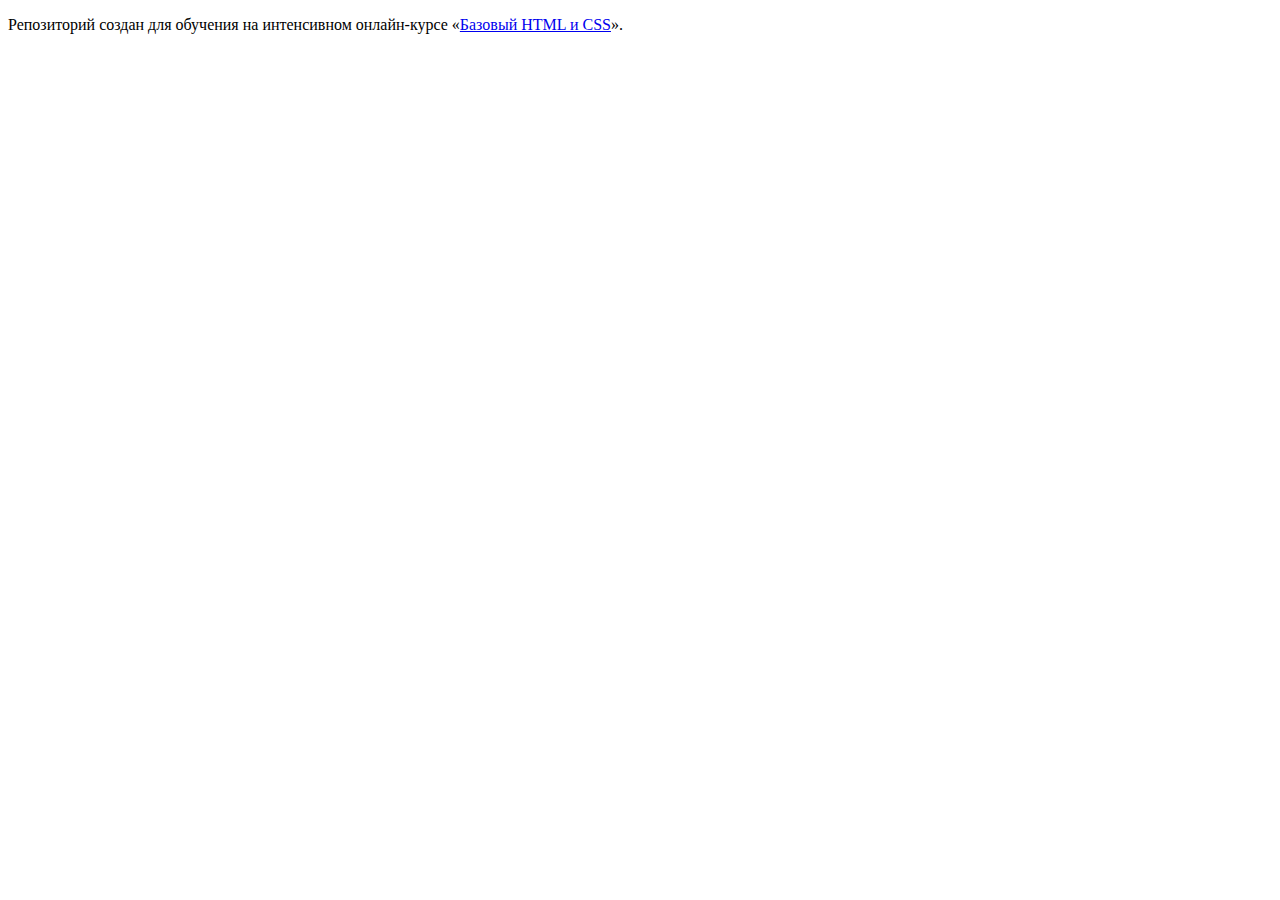
==== index.html @ 1f416769 ":hatching_chick:" ====
<!DOCTYPE html>
<html lang="ru">
  <head>
    <meta charset="utf-8">
    <title>HTML Academy: Девайс</title>
  </head>
  <body>

    <p>Репозиторий создан для обучения на интенсивном онлайн‑курсе «<a href="https://htmlacademy.ru/intensive/htmlcss">Базовый HTML и CSS</a>».</p>

  </body>
</html>
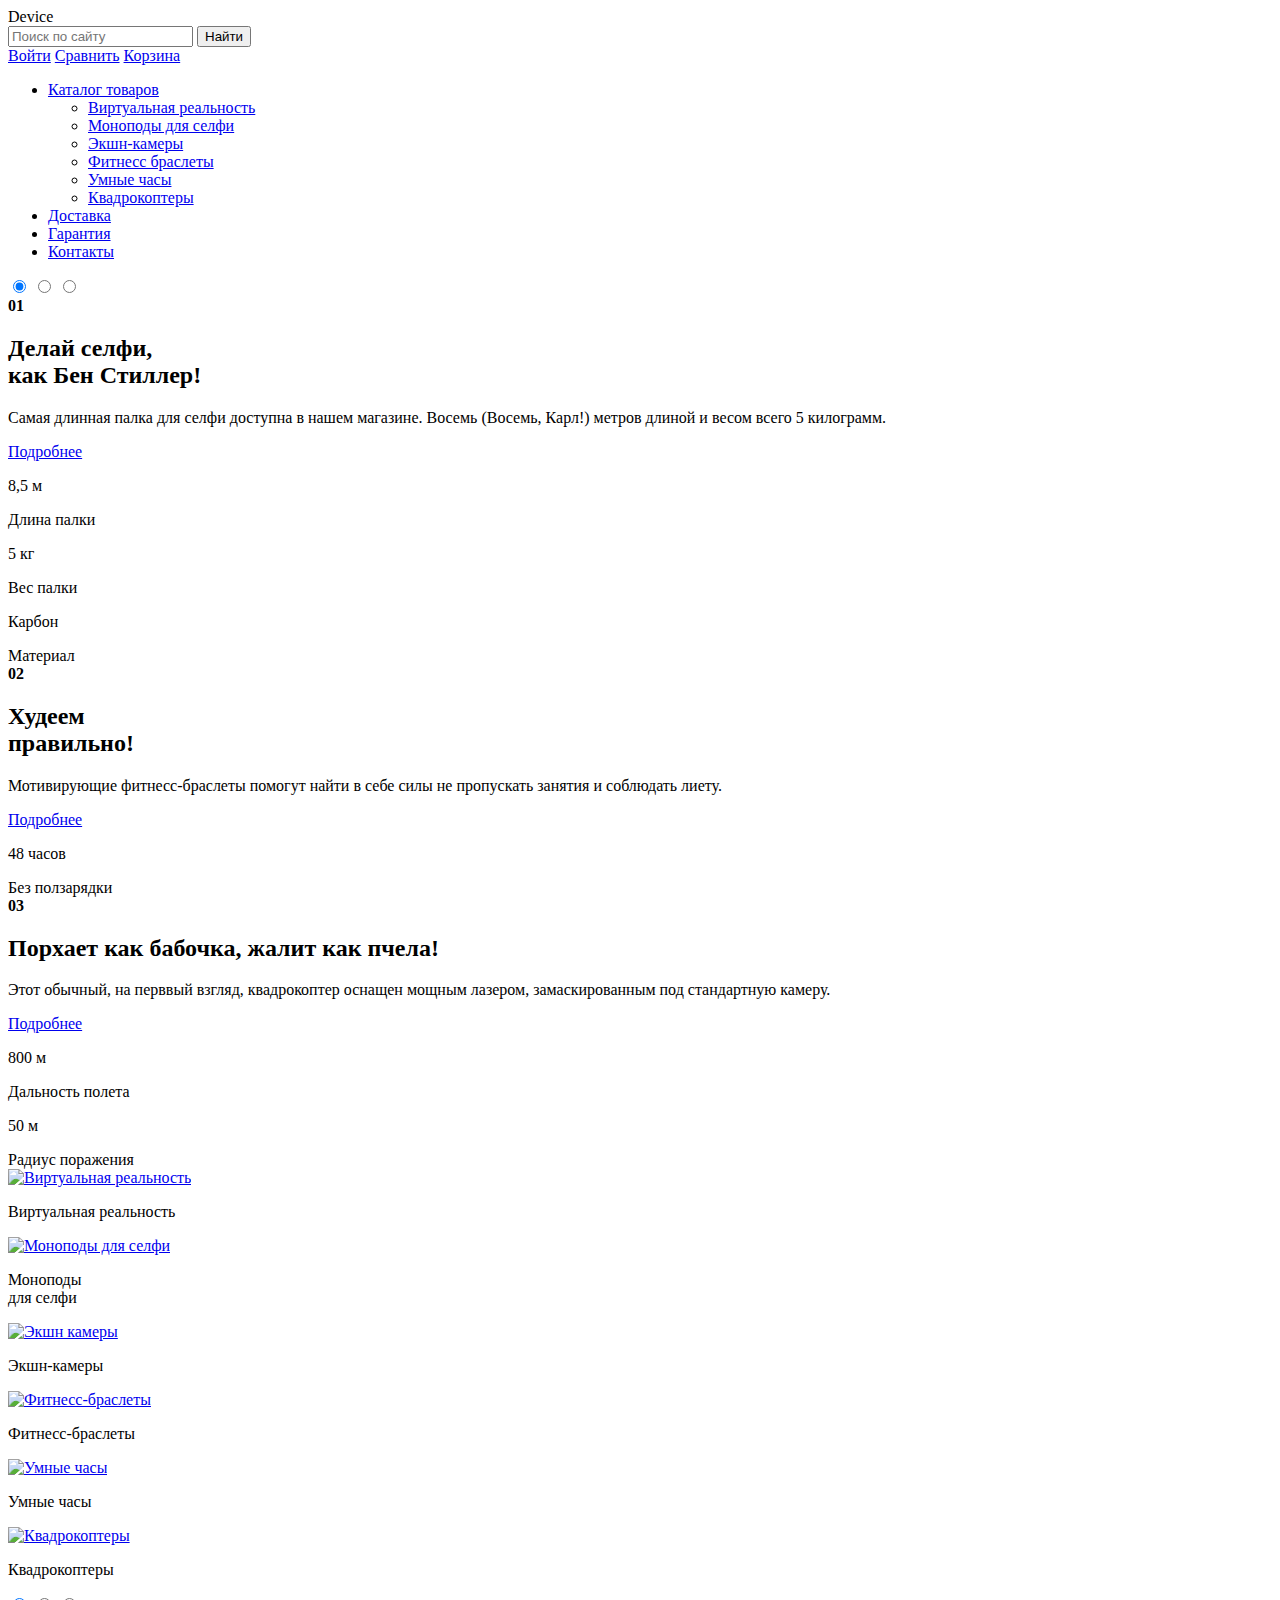
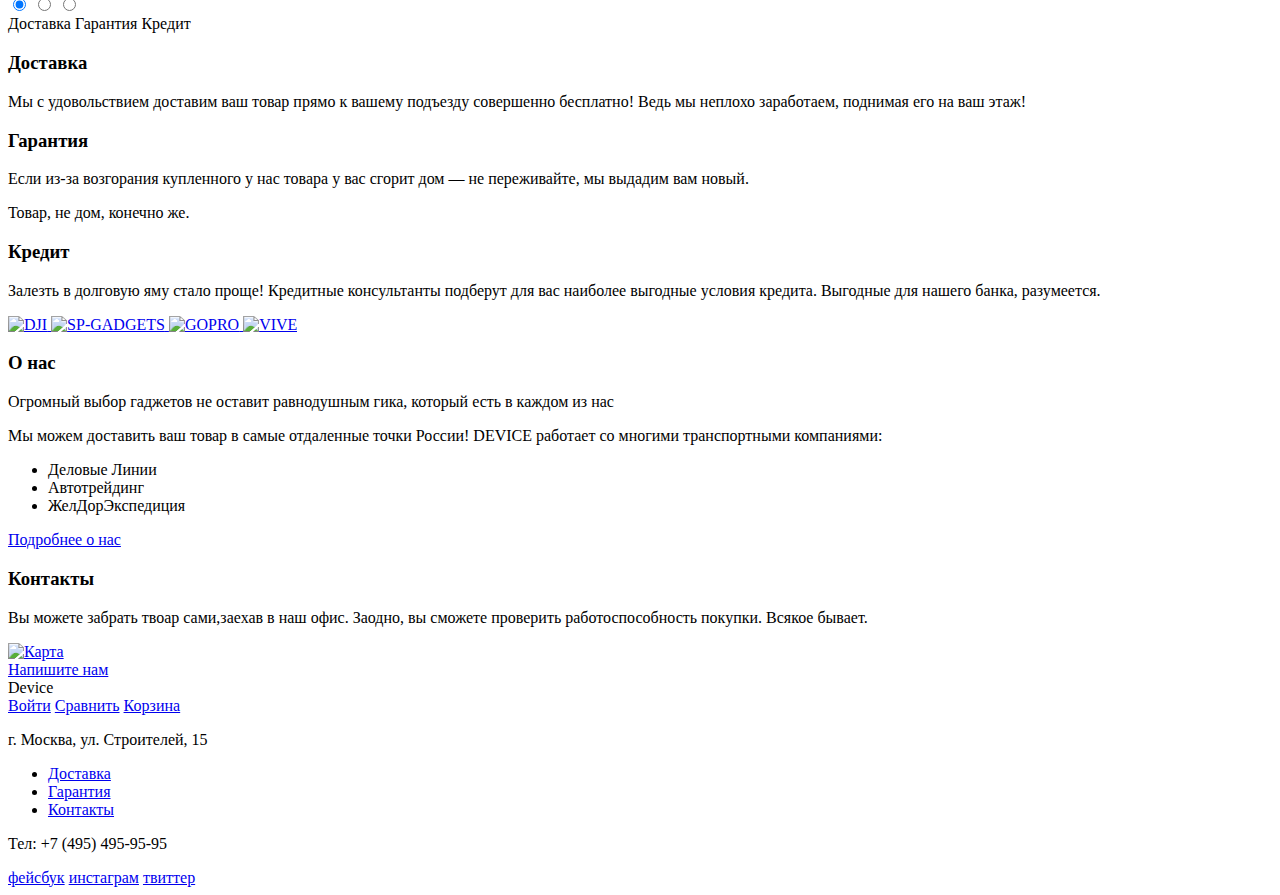
==== commit a2790c98: "Разметка" ====
--- a/index.html
+++ b/index.html
@@ -5,8 +5,308 @@
     <title>HTML Academy: Девайс</title>
   </head>
   <body>
-
-    <p>Репозиторий создан для обучения на интенсивном онлайн‑курсе «<a href="https://htmlacademy.ru/intensive/htmlcss">Базовый HTML и CSS</a>».</p>
-
+    <header>
+      <div class="container">
+        <div class="main-logo">
+          <a>Device</a>
+        </div>
+        <nav>
+          <div class="nav-top">
+            <div class="search">
+              <form action="form.php" method="get">
+                <label for="search-field"></label>
+                <input id="search-field" type="search" name="search-name" placeholder="Поиск по сайту">
+                <input type="submit" value="Найти">
+              </form>
+            </div>
+            <div class="user-block">
+              <a class="enter" href="#">Войти</a>
+              <a class="compare" href="#">Сравнить</a>
+              <a class="basket" href="#">Корзина</a>
+            </div>
+          </div>
+          <div class="nav-bottom">
+            <ul>
+              <li class="catalog-product">
+                <a class="nav-bottom-item" href="#">Каталог товаров</a>
+                <div class="product-links">
+                  <div class="product-links-wrapper">
+                    <ul class="column column1">
+                      <li>
+                        <a class="product-link" href="#">Виртуальная реальность</a>
+                      </li>
+                      <li>
+                        <a class="product-link" href="catalog-device.html">Моноподы для селфи</a>
+                      </li>
+                      <li>
+                        <a class="product-link" href="#">Экшн-камеры</a>
+                      </li>
+                    </ul>
+                    <ul class="column column2">
+                      <li>
+                        <a class="product-link" href="#">Фитнесс браслеты</a>
+                      </li>
+                      <li>
+                        <a class="product-link" href="#">Умные часы</a>
+                      </li>
+                    </ul>
+                    <ul class="column column3">
+                      <li>
+                        <a class="product-link" href="#">Квадрокоптеры</a>
+                      </li>
+                    </ul>
+                  </div>
+                </div>
+              </li>
+              <li class="item-delivery">
+                <a class="nav-bottom-item" href="#">Доставка</a>
+              </li>
+              <li class="item-guarantee">
+                <a class="nav-bottom-item" href="#">Гарантия</a>
+              </li>
+              <li class="item-contacts">
+                <a class="nav-bottom-item" href="#">Контакты</a>
+              </li>
+            </ul>
+          </div>
+        </nav>
+      </div>
+    </header>
+    <main>
+      <div class="container">
+        <div class="slider-content">
+          <input id="btn-1" type="radio" name="toggle" checked>
+          <input id="btn-2" type="radio" name="toggle">
+          <input id="btn-3" type="radio" name="toggle">
+          <div class="slider">
+            <div class="slide" id="slide1">
+              <b>01</b>
+              <div class="slide-title">
+                <h2>Делай селфи,<br>как Бен Стиллер!</h2>
+                <p>Самая длинная палка для селфи доступна в нашем магазине.
+                Восемь (Восемь, Карл!) метров длиной и весом всего 5 килограмм.</p>
+              </div>
+              <a class="btn slide-btn" href="#">Подробнее</a>
+              <div class="features">
+                <div class="feature">
+                  <p>8,5 м</p>
+                  <span>Длина палки</span>
+                </div>
+                <div class="feature">
+                  <p>5 кг</p>
+                  <span>Вес палки</span>
+                </div>
+                <div class="feature">
+                  <p>Карбон</p>
+                  <span>Материал</span>
+                </div>
+              </div>
+            </div>
+            <div class="slide" id="slide2">
+              <b>02</b>
+              <div class="slide-title">
+                <h2>Худеем<br>правильно!</h2>
+                <p>Мотивирующие фитнесс-браслеты помогут найти в себе силы
+                не пропускать занятия и соблюдать лиету.</p>
+              </div>
+              <a class="btn slide-btn" href="#">Подробнее</a>
+              <div class="features">
+                <div class="feature">
+                  <p>48 часов</p>
+                  <span>Без ползарядки</span>
+                </div>
+              </div>
+            </div>
+            <div class="slide" id="slide3">
+              <b>03</b>
+              <div class="slide-title">
+                <h2>Порхает как бабочка, жалит как пчела!</h2>
+                <p>Этот обычный, на перввый взгляд, квадрокоптер оснащен
+                мощным лазером, замаскированным под стандартную камеру.</p>
+              </div>
+              <a class="btn slide-btn" href="#">Подробнее</a>
+              <div class="features">
+                <div class="feature">
+                  <p>800 м</p>
+                  <span>Дальность полета</span>
+                </div>
+                <div class="feature">
+                  <p>50 м</p>
+                  <span>Радиус поражения</span>
+                </div>
+              </div>
+            </div>
+            <div class="slider-controls">
+              <label for="btn-1"></label>
+              <label for="btn-2"></label>
+              <label for="btn-3"></label>
+            </div>
+          </div>
+        </div>
+        <section class="product">
+          <div class="sort-product">
+            <a href="#" class="product-image">
+              <img src="img/virtual-reality.png" width="160" height="160" alt="Виртуальная реальность">
+            </a>
+            <p>Виртуальная реальность</p>
+          </div>
+          <div class="sort-product">
+            <a href="#" class="product-image">
+              <img src="img/monopods-for-selfie.png" width="160" height="160" alt="Моноподы для селфи">
+            </a>
+            <p>Моноподы<br>для селфи</p>
+          </div>
+          <div class="sort-product">
+            <a href="#" class="product-image">
+              <img src="img/action-cameras.png" width="160" height="160" alt="Экшн камеры">
+            </a>
+            <p>Экшн-камеры</p>
+          </div>
+          <div class="sort-product">
+            <a href="#" class="product-image">
+              <img src="img/fitness-wristbands.png" width="160" height="160" alt="Фитнесс-браслеты">
+            </a>
+            <p>Фитнесс-браслеты</p>
+          </div>
+          <div class="sort-product">
+            <a href="#" class="product-image">
+              <img src="img/smart-watch.png" width="160" height="160" alt="Умные часы">
+            </a>
+            <p>Умные часы</p>
+          </div>
+          <div class="sort-product">
+            <a href="#" class="product-image">
+              <img src="img/quadcopters.png" width="160" height="160" alt="Квадрокоптеры">
+            </a>
+            <p>Квадрокоптеры</p>
+          </div>
+        </section>
+      </div>
+      <section class="services-content">
+        <div class="container">
+          <div class="services-inner">
+            <input id="delivery-field" type="radio" name="service-toggle" checked>
+            <input id="guarantee-field" type="radio" name="service-toggle">
+            <input id="credit-field" type="radio" name="service-toggle">
+            <div class="services-slider">
+              <div class="services-slider-controls">
+                <label class="btn btn-services" for="delivery-field">Доставка</label>
+                <label class="btn btn-services" for="guarantee-field">Гарантия</label>
+                <label class="btn btn-services" for="credit-field">Кредит</label>
+              </div>
+              <div class="services-slides">
+                <div class="service-slide" id="service-slide1">
+                  <div class="service-slide-title">
+                    <h3>Доставка</h3>
+                    <p>Мы с удовольствием доставим ваш товар прямо к вашему подъезду
+                    совершенно бесплатно! Ведь мы неплохо заработаем, поднимая его на ваш этаж!</p>
+                  </div>
+                </div>
+                <div class="service-slide" id="service-slide2">
+                  <div class="service-slide-title">
+                    <h3>Гарантия</h3>
+                    <p>Если  из-за возгорания купленного у нас товара у вас сгорит дом &mdash;
+                      не переживайте, мы выдадим вам новый.
+                    <p>Товар, не дом, конечно же.</p>
+                  </div>
+                </div>
+                <div class="service-slide" id="service-slide3">
+                  <div class="service-slide-title">
+                    <h3>Кредит</h3>
+                    <p>Залезть в долговую яму стало проще! Кредитные консультанты
+                    подберут для вас наиболее выгодные условия кредита. Выгодные для
+                    нашего банка, разумеется.</p>
+                  </div>
+                </div>
+              </div>
+            </div>
+          </div>
+        </div>
+      </section>
+      <section class="partners container">
+        <a href="#">
+          <img src="img/logo-dji.png" width="260" height="100" alt="DJI">
+        </a>
+        <a href="#">
+          <img src="img/logo-sp-gadgets.png" width="260" height="100" alt="SP-GADGETS">
+        </a>
+        <a href="#">
+          <img src="img/logo-gopro.png" width="260" height="100" alt="GOPRO">
+        </a>
+        <a href="#">
+          <img src="img/logo-vive.png" width="260" height="100" alt="VIVE">
+        </a>
+      </section>
+      <section class="about-us-content container">
+        <div class="about-us">
+          <h3>О нас</h3>
+          <p>Огромный выбор гаджетов не оставит равнодушным гика, который есть
+            в каждом из нас</p>
+          <p>Мы можем доставить ваш товар в самые отдаленные точки России!
+            DEVICE работает со многими транспортными компаниями:</p>
+          <ul class="transport-company">
+            <li>Деловые Линии</li>
+            <li>Автотрейдинг</li>
+            <li>ЖелДорЭкспедиция</li>
+          </ul>
+          <a class=" btn detail" href="#">Подробнее о нас</a>
+        </div>
+        <div class="contacts">
+          <div class="contacts-title">
+            <h3>Контакты</h3>
+            <p>Вы можете забрать твоар сами,заехав в наш офис. Заодно, вы сможете
+              проверить работоспособность покупки. Всякое бывает.</p>
+          </div>
+          <div class="map">
+            <a href="#">
+              <img src="img/map.jpg" width="560" height="222" alt="Карта">
+            </a>
+          </div>
+          <a class="btn write-us" href="#">Напишите нам</a>
+        </div>
+      </section>
+    </main>
+    <footer class="main-footer">
+      <div class="container">
+        <div class="footer-top">
+          <div class="footer-logo">
+            <a>Device</a>
+          </div>
+          <div class="footer-user-blok">
+            <a class="footer-enter" href="#">Войти</a>
+            <a class="footer-compare" href="#">Сравнить</a>
+            <a class="footer-basket" href="#">Корзина</a>
+          </div>
+        </div>
+        <div class="footer-center">
+          <p class="address">г. Москва, ул. Строителей, 15</p>
+          <div class="footer-nav">
+            <ul>
+              <li class="footer-nav-item">
+                <a href="#">Доставка</a>
+              </li>
+              <li class="footer-nav-item">
+                <a href="#">Гарантия</a>
+              </li>
+              <li class="footer-nav-item">
+                <a href="#">Контакты</a>
+              </li>
+            </ul>
+          </div>
+          <p class="phone-number">Тел: +7 (495) 495-95-95</p>
+        </div>
+        <div class="footer-bottom">
+          <div class="decor"></div>
+          <div class="footer-social">
+            <a class="social-btn social-btn-fb" href="#">фейсбук</a>
+            <a class="social-btn social-btn-inst" href="#">инстаграм</a>
+            <a class="social-btn social-btn-twit" href="#">твиттер</a>
+          </div>
+          <div class="logo-academy">
+            <a href="htmlacademy.ru"></a>
+          </div>
+        </div>
+      </div>
+    </footer>
   </body>
 </html>
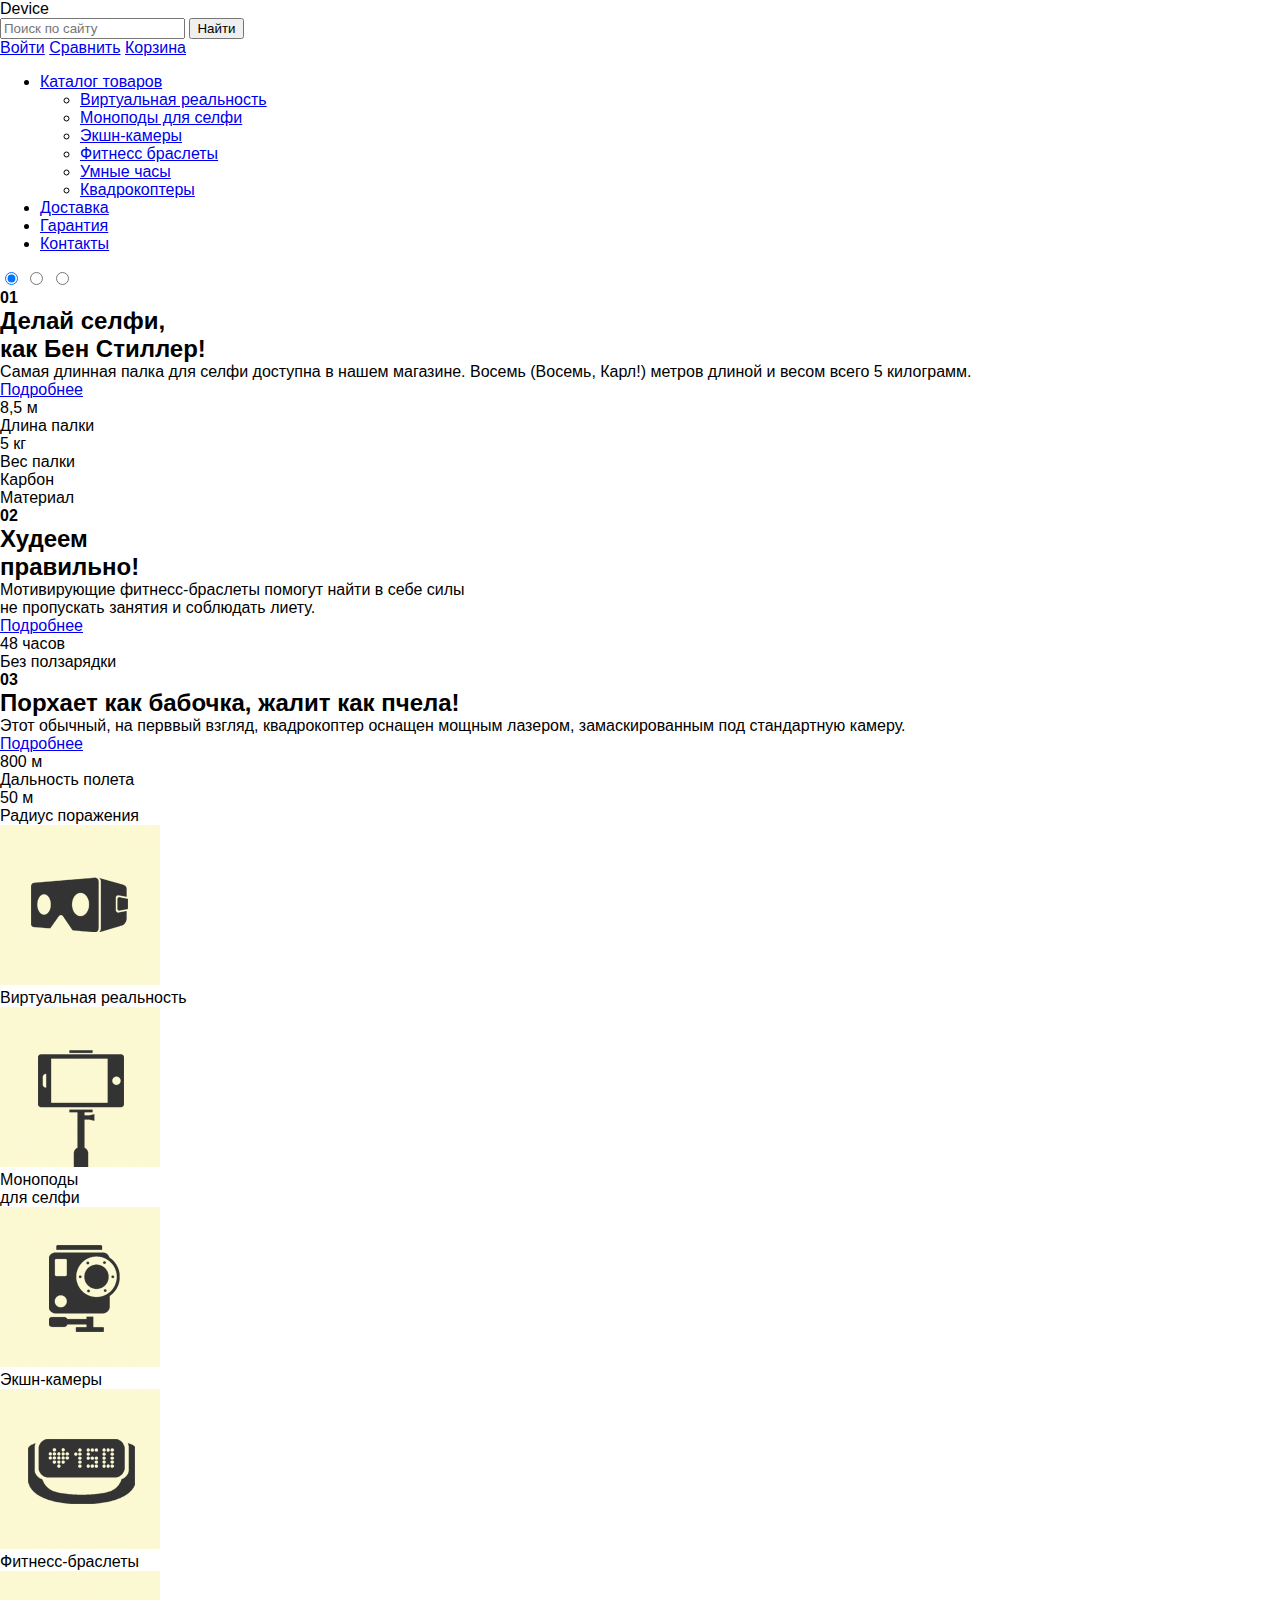
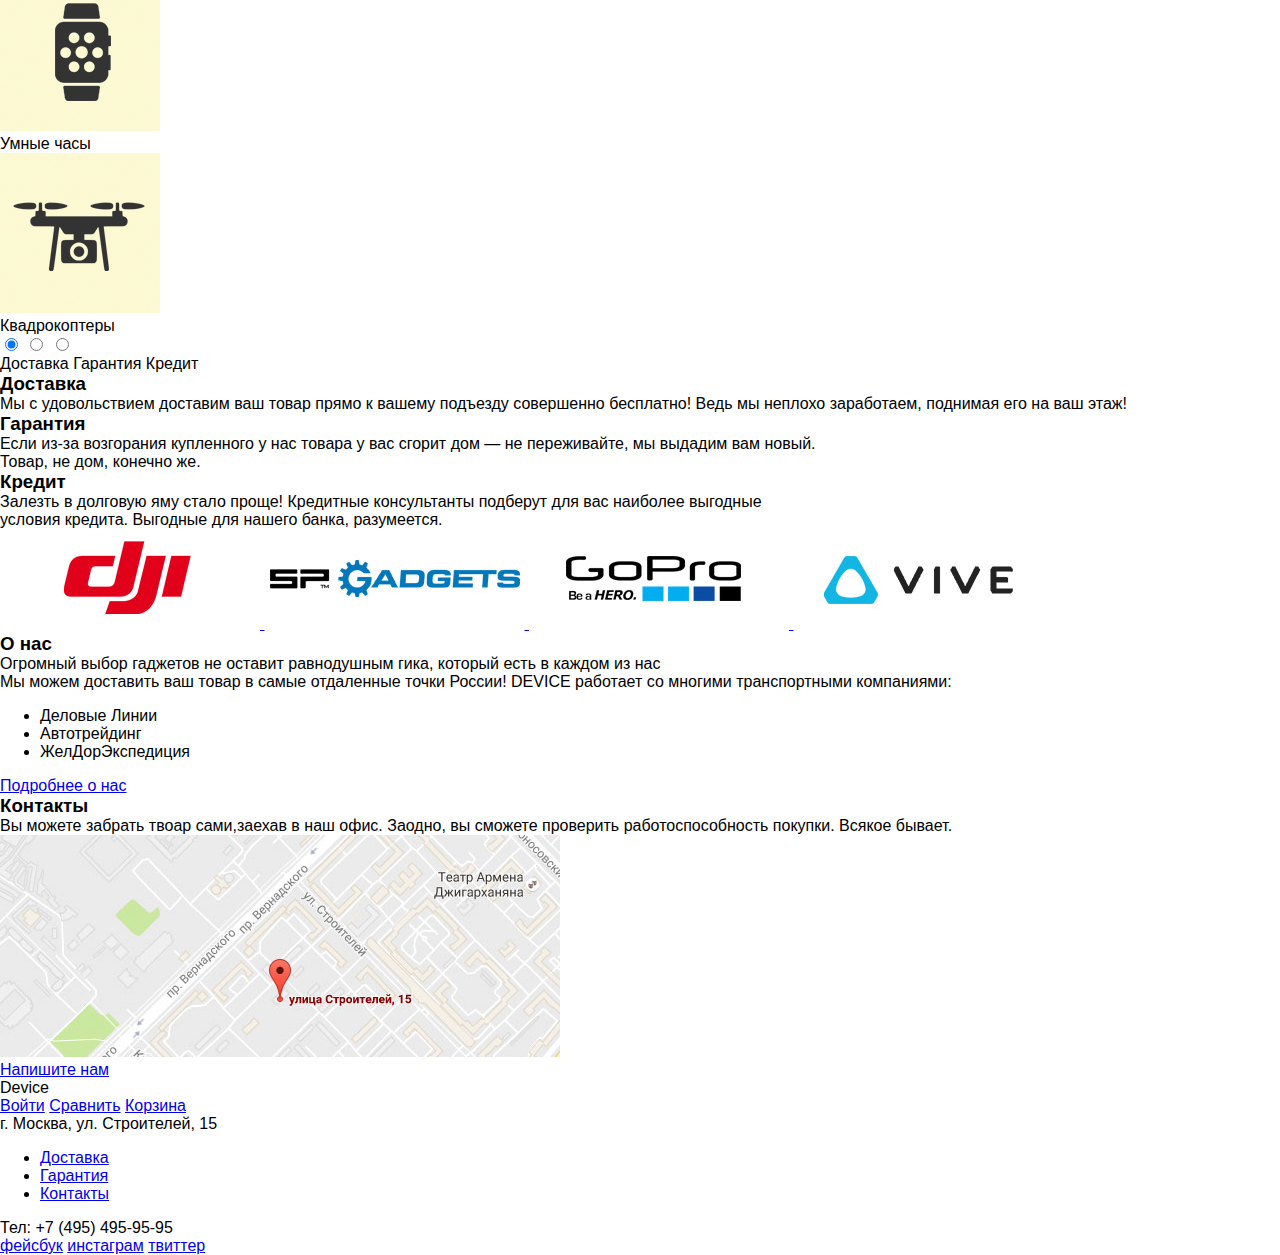
==== commit cb6fb1aa: "Подготовка графики и текстовых стилей" ====
--- a/index.html
+++ b/index.html
@@ -3,6 +3,7 @@
   <head>
     <meta charset="utf-8">
     <title>HTML Academy: Девайс</title>
+    <link rel="stylesheet" href="css/style.css">
   </head>
   <body>
     <header>
@@ -106,7 +107,7 @@
               <b>02</b>
               <div class="slide-title">
                 <h2>Худеем<br>правильно!</h2>
-                <p>Мотивирующие фитнесс-браслеты помогут найти в себе силы
+                <p>Мотивирующие фитнесс-браслеты помогут найти в себе силы<br>
                 не пропускать занятия и соблюдать лиету.</p>
               </div>
               <a class="btn slide-btn" href="#">Подробнее</a>
@@ -214,7 +215,7 @@
                   <div class="service-slide-title">
                     <h3>Кредит</h3>
                     <p>Залезть в долговую яму стало проще! Кредитные консультанты
-                    подберут для вас наиболее выгодные условия кредита. Выгодные для
+                    подберут для вас наиболее выгодные<br>условия кредита. Выгодные для
                     нашего банка, разумеется.</p>
                   </div>
                 </div>
--- a/css/style.css
+++ b/css/style.css
@@ -0,0 +1,10 @@
+body {
+  min-width: 1240px;
+  font-family: "Gilroy", Helvetica, Arial, sans-serif;
+  color: #000000;
+  margin: 0;
+}
+h1, h2, h3, h4, p {
+  margin: 0;
+  padding: 0;
+}
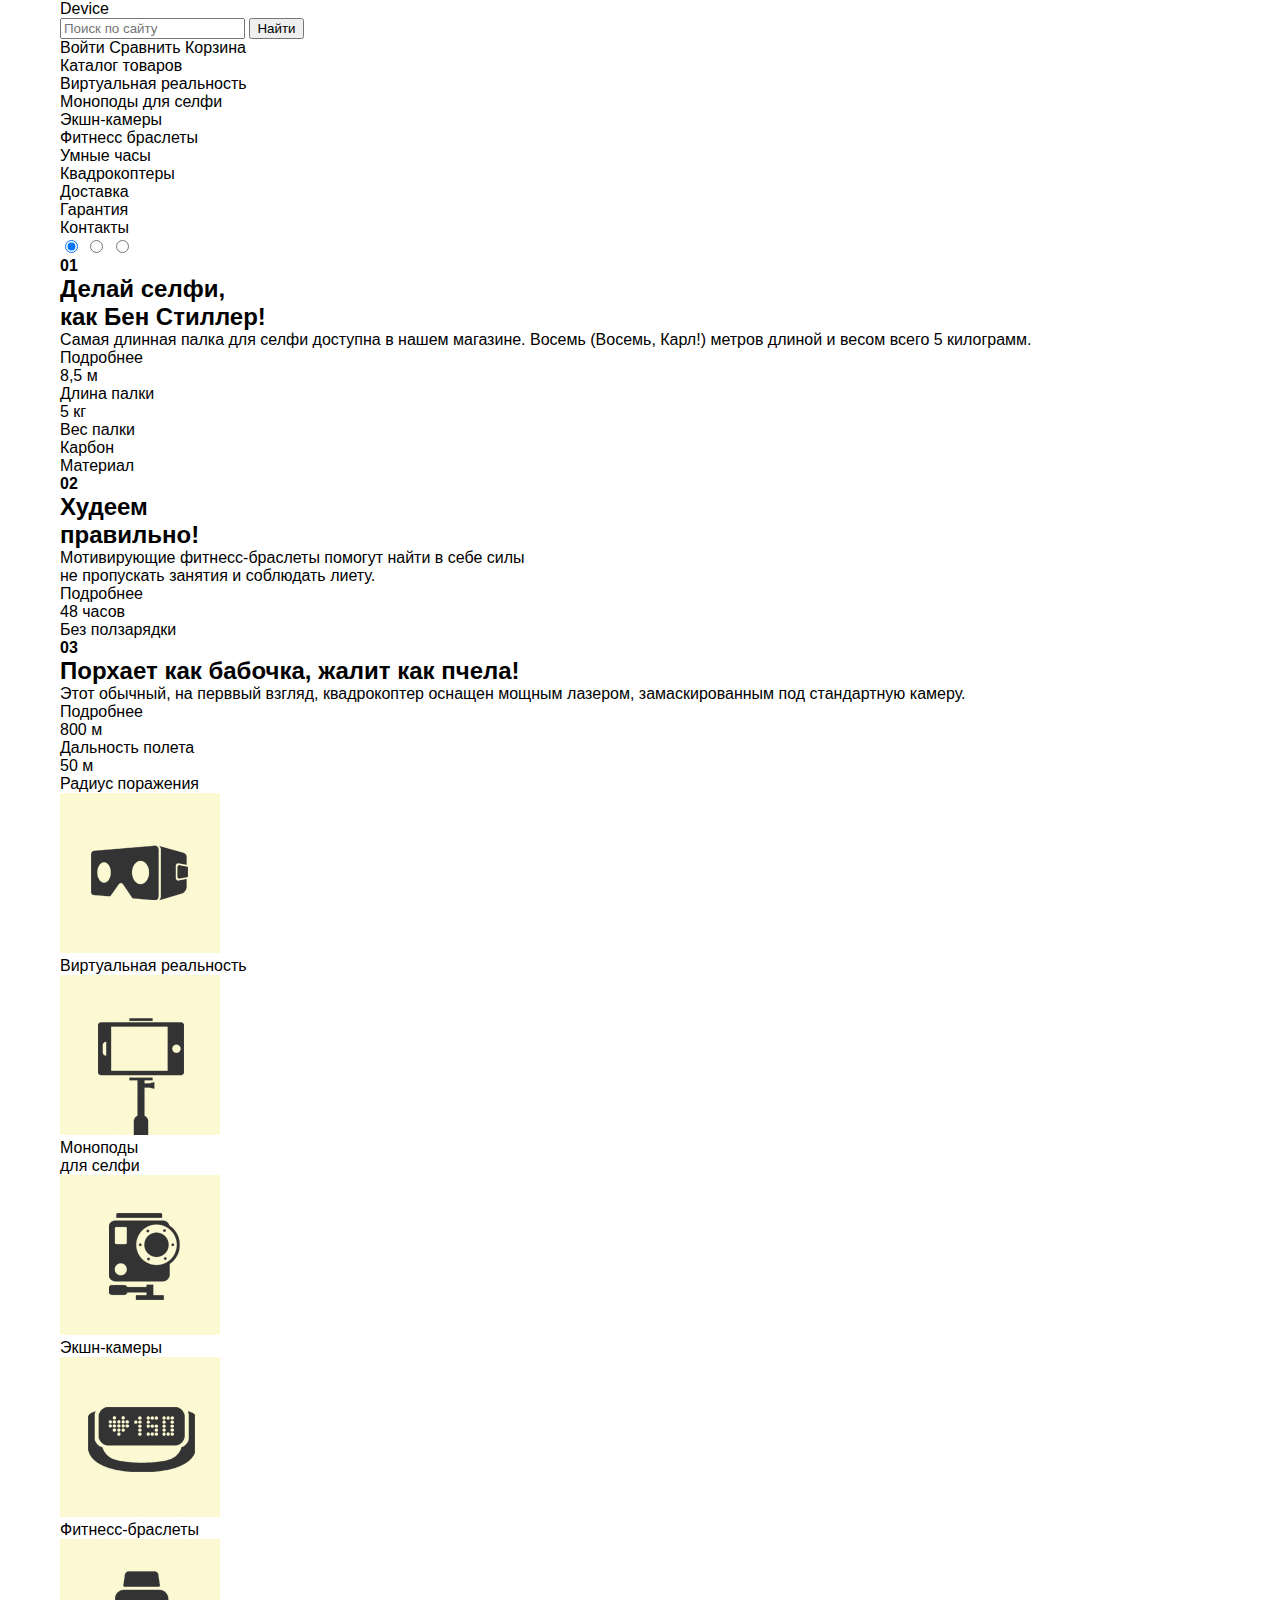
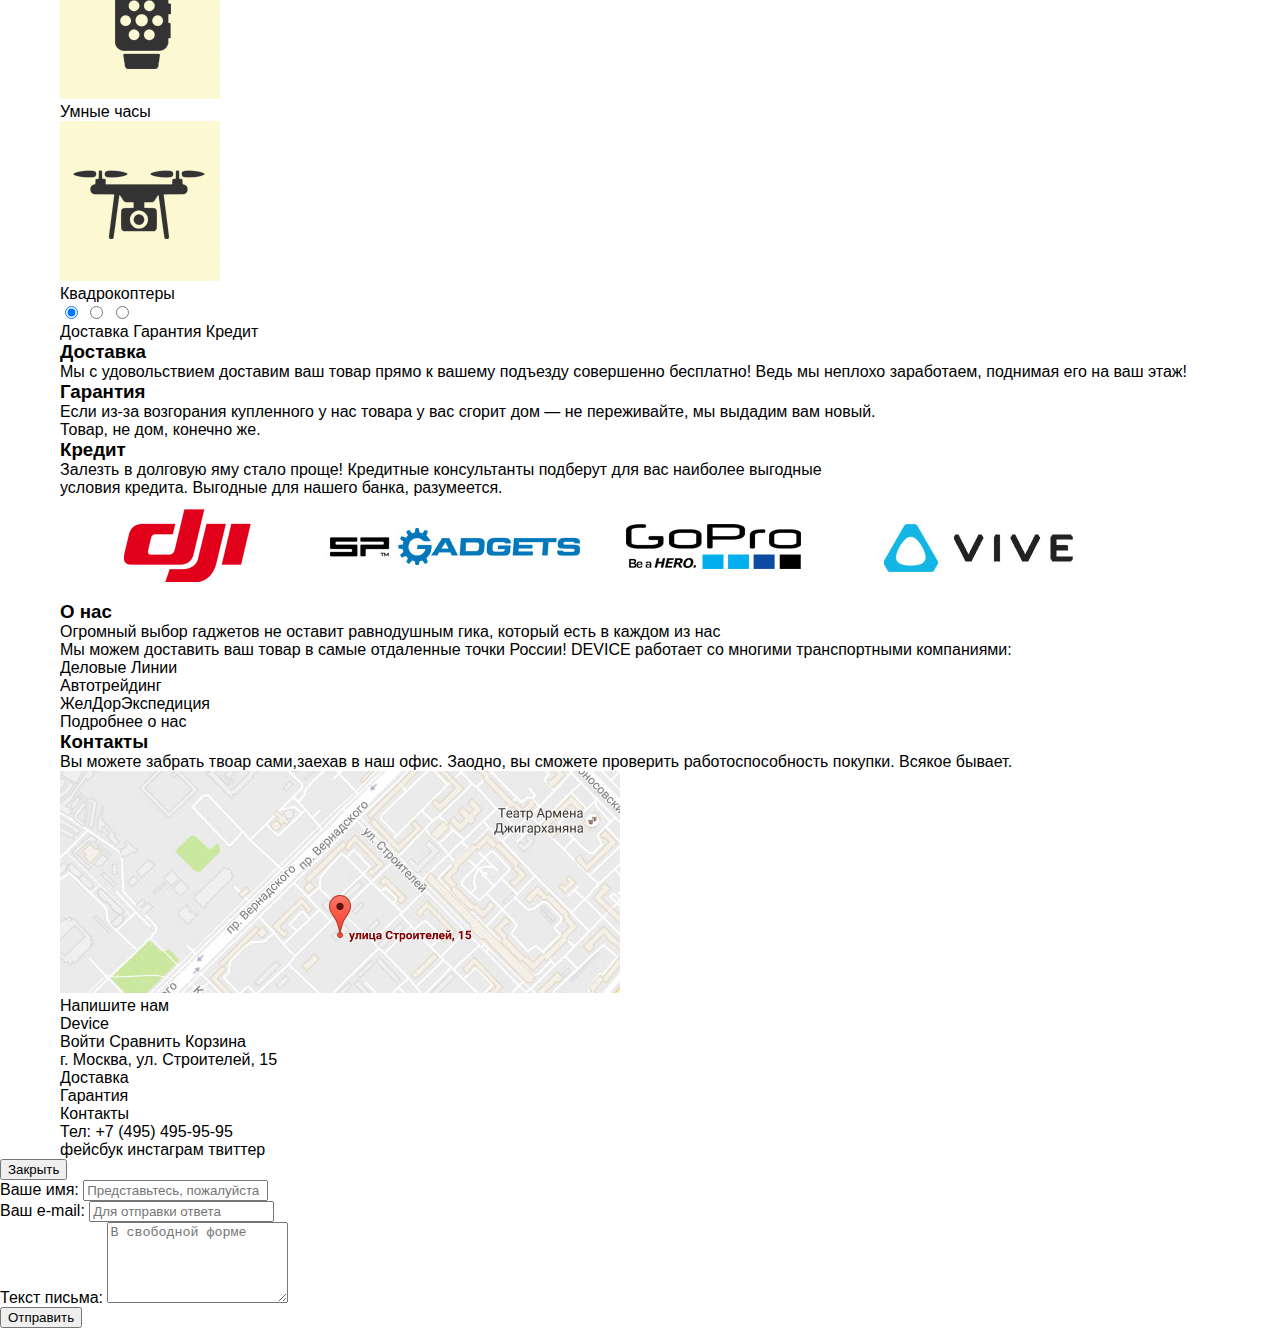
==== commit d7a7bed0: "Сетки" ====
--- a/index.html
+++ b/index.html
@@ -280,8 +280,8 @@
           </div>
         </div>
         <div class="footer-center">
-          <p class="address">г. Москва, ул. Строителей, 15</p>
-          <div class="footer-nav">
+          <p class="footer-center-item address">г. Москва, ул. Строителей, 15</p>
+          <div class="footer-center-item footer-nav">
             <ul>
               <li class="footer-nav-item">
                 <a href="#">Доставка</a>
@@ -294,7 +294,7 @@
               </li>
             </ul>
           </div>
-          <p class="phone-number">Тел: +7 (495) 495-95-95</p>
+          <p class="footer-center-item phone-number">Тел: +7 (495) 495-95-95</p>
         </div>
         <div class="footer-bottom">
           <div class="decor"></div>
@@ -309,5 +309,24 @@
         </div>
       </div>
     </footer>
+    <div class="modal-content">
+      <button class="modal-content-close" type="button" title="Закрыть">
+      Закрыть</button>
+      <form class="login-form clearfix" action="form.php" method="post">
+        <div class="name-user">
+          <label for="name-field">Ваше имя:</label>
+          <input id="name-field" class="name-please" type="text" name="forename" placeholder="Представьтесь, пожалуйста" required>
+        </div>
+        <div class="email-user">
+          <label for="email-field">Ваш e-mail:</label>
+          <input id="email-field" class="email-please" type="text" name="email" placeholder="Для отправки ответа" required>
+        </div>
+        <div class="message-user">
+          <label for="message-field">Текст письма:</label>
+          <textarea id="message-field" name="message" placeholder="В свободной форме" rows="5" required></textarea>
+        </div>
+        <button class=" btn btn-user" type="submit">Отправить</button>
+      </form>
+    </div>
   </body>
 </html>
--- a/css/style.css
+++ b/css/style.css
@@ -8,3 +8,26 @@
   margin: 0;
   padding: 0;
 }
+img {
+  max-width: 100%;
+  height: auto;
+}
+ul {
+  margin: 0;
+  padding: 0;
+  list-style: none;
+}
+a {
+  text-decoration: none;
+  color: #000000;
+}
+.clearfix::after {
+  content: "";
+  display: table;
+  clear: both;
+}
+.container {
+  width: 1160px;
+  margin: 0 auto;
+  padding: 0 40px;
+}
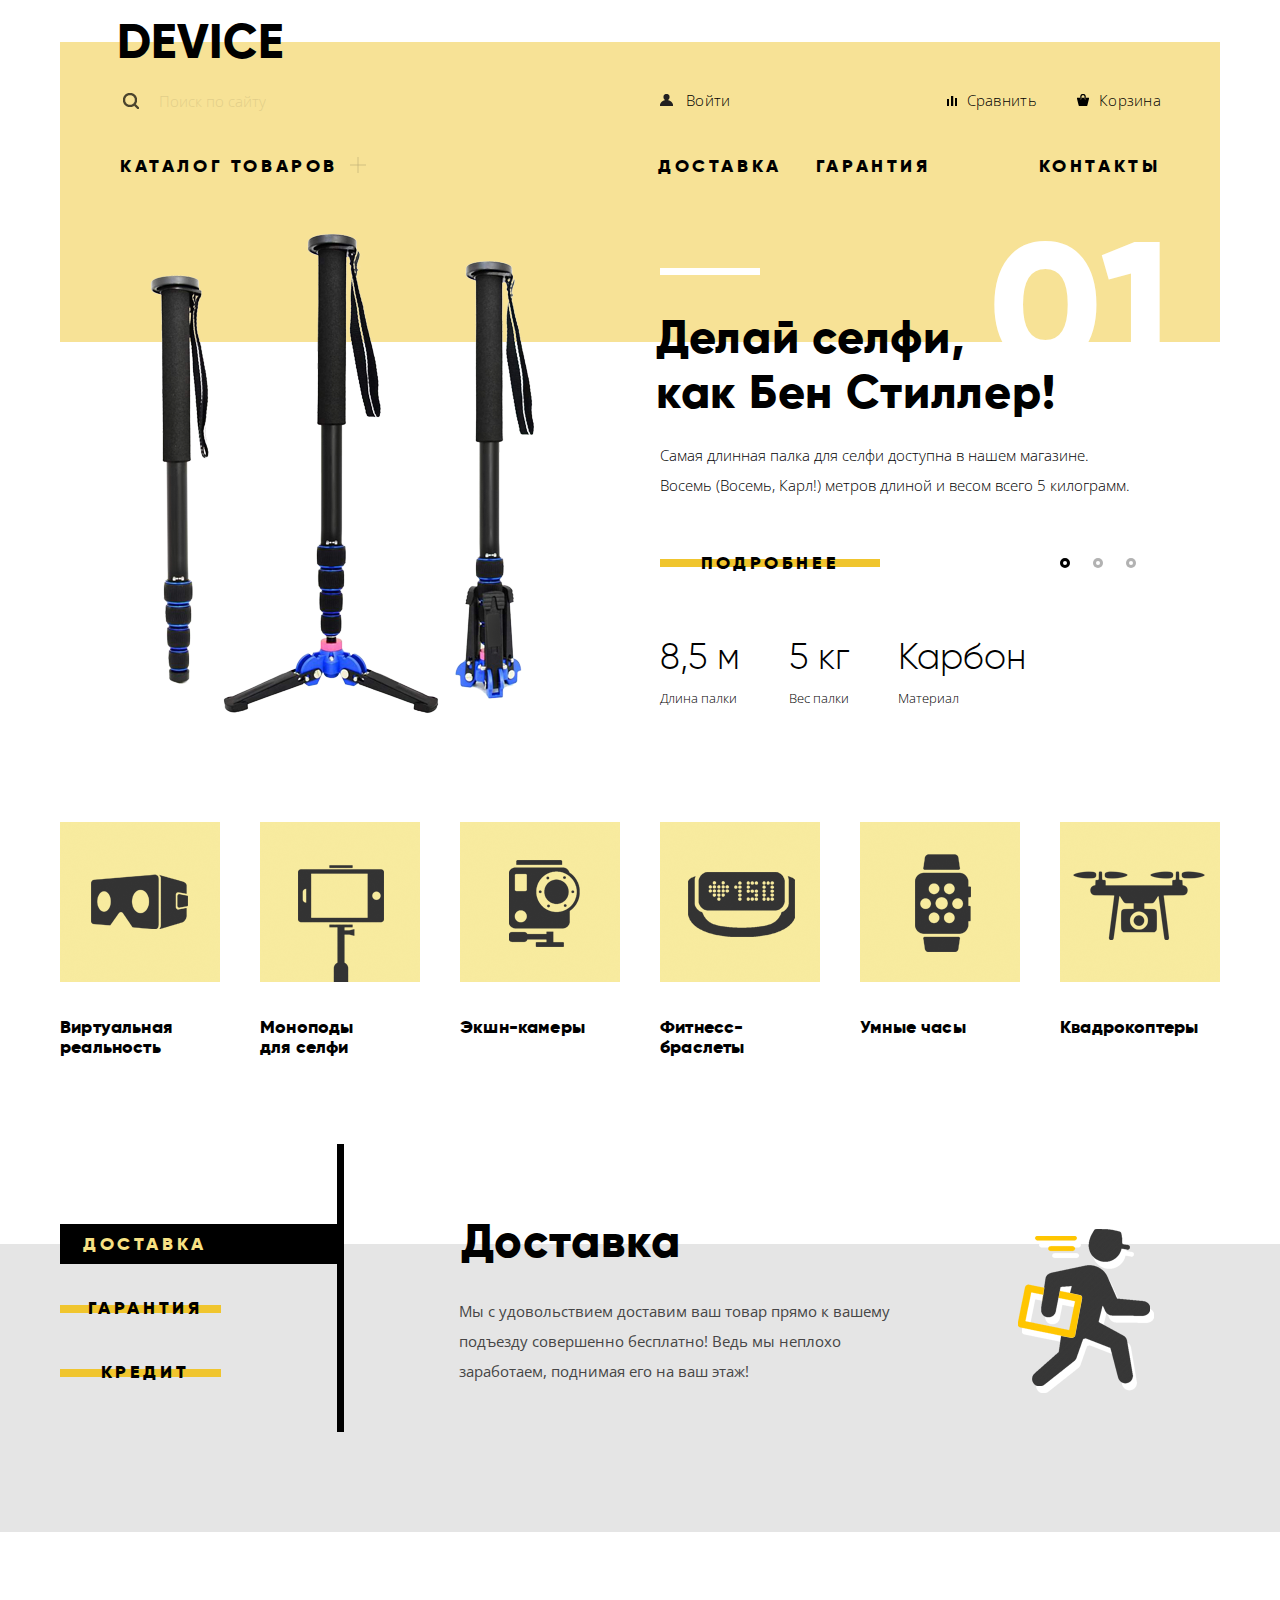
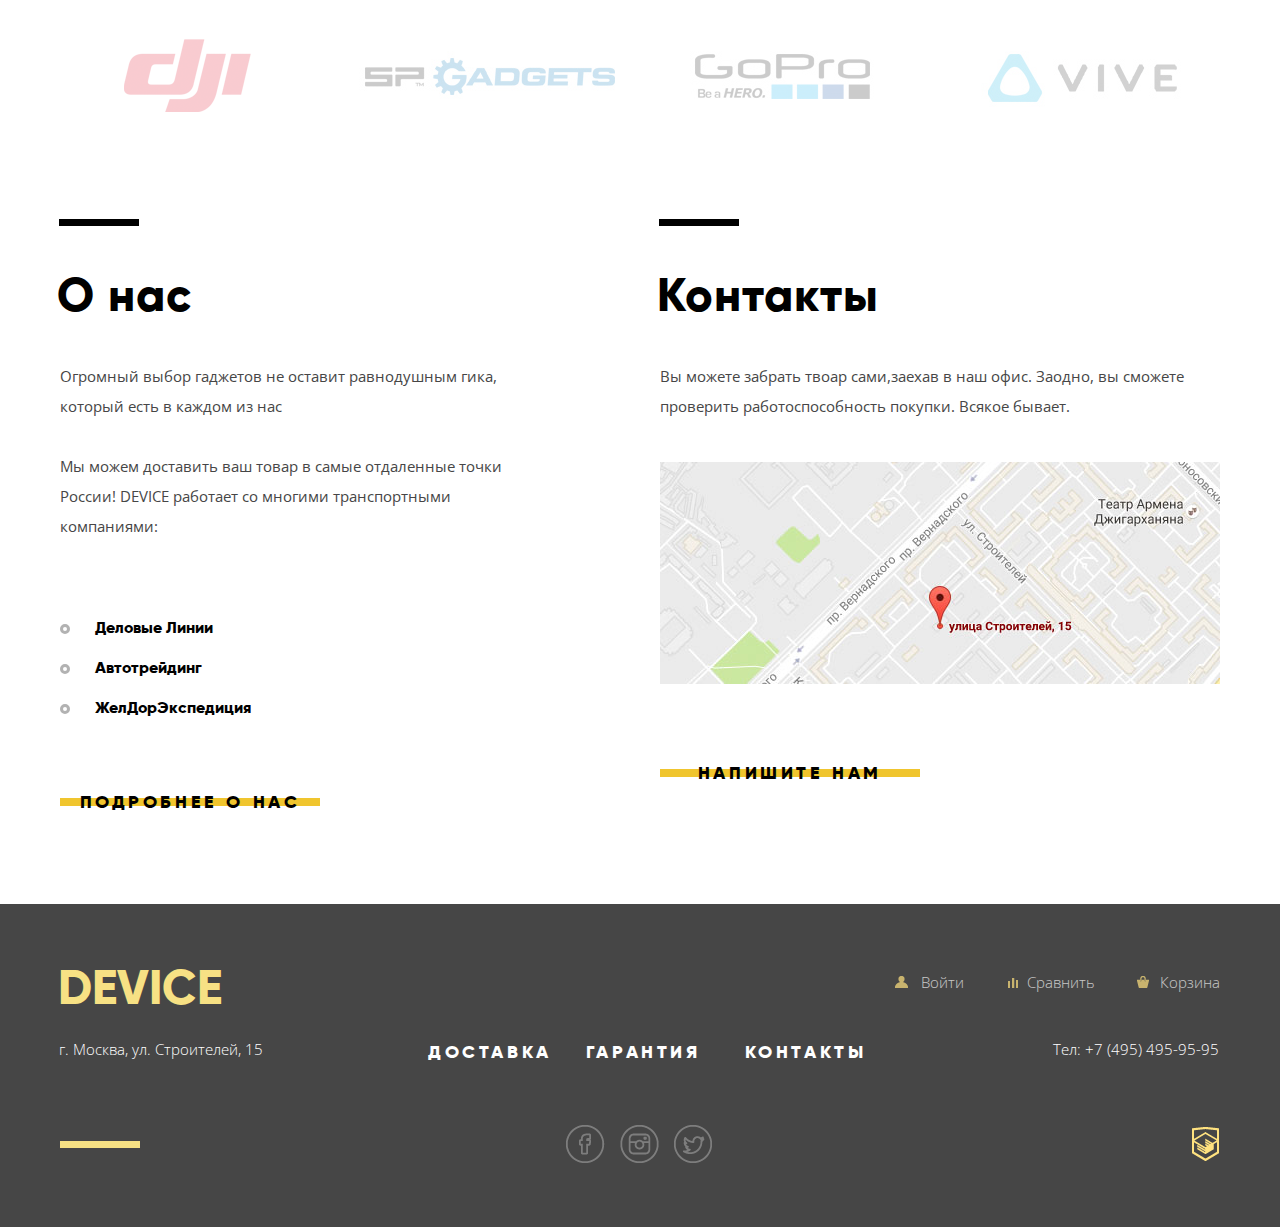
==== commit b2c9771e: "Декоративные элементы" ====
--- a/index.html
+++ b/index.html
@@ -3,6 +3,8 @@
   <head>
     <meta charset="utf-8">
     <title>HTML Academy: Девайс</title>
+    <link href="https://fonts.googleapis.com/css?family=Open+Sans:300,400&amp;subset=cyrillic" rel="stylesheet">
+    <link rel="stylesheet" href="css/normalize.css">
     <link rel="stylesheet" href="css/style.css">
   </head>
   <body>
@@ -37,7 +39,7 @@
                         <a class="product-link" href="#">Виртуальная реальность</a>
                       </li>
                       <li>
-                        <a class="product-link" href="catalog-device.html">Моноподы для селфи</a>
+                        <a class="product-link" href="catalog.html">Моноподы для селфи</a>
                       </li>
                       <li>
                         <a class="product-link" href="#">Экшн-камеры</a>
@@ -265,6 +267,11 @@
           </div>
           <a class="btn write-us" href="#">Напишите нам</a>
         </div>
+        <div class="map-big">
+          <img src="img/map-big.jpg" width="960" height="559" alt="Карта">
+          <button class="popap-close map-big-close" type="button" title="Закрыть">
+          Закрыть</button>
+        </div>
       </section>
     </main>
     <footer class="main-footer">
@@ -310,7 +317,7 @@
       </div>
     </footer>
     <div class="modal-content">
-      <button class="modal-content-close" type="button" title="Закрыть">
+      <button class="popap-close modal-content-close" type="button" title="Закрыть">
       Закрыть</button>
       <form class="login-form clearfix" action="form.php" method="post">
         <div class="name-user">
--- a/css/style.css
+++ b/css/style.css
@@ -1,22 +1,125 @@
+@font-face {
+    font-family: "Gilroy";
+    src: local("Gilroy Light"), local("Gilroy-Light"),
+    url("../fonts/Gilroylight.woff2") format("woff2"),
+    url("../fonts/Gilroylight.woff") format("woff"),
+    url("../fonts/Gilroylight.ttf") format("truetype");
+    font-weight: 300;
+    font-style: normal;
+}
+@font-face {
+    font-family: "Gilroy";
+    src: local("Gilroy ExtraBold"), local("Gilroy-ExtraBold"),
+    url("../fonts/Gilroyextrabold.woff2") format("woff2"),
+    url("../fonts/Gilroyextrabold.woff") format("woff"),
+    url("../fonts/Gilroyextrabold.ttf") format("truetype");
+    font-weight: 800;
+    font-style: normal;
+}
+
+/*Спрайт*/
+
+.sprite {
+  background-image: url(spritesheet.png);
+  background-repeat: no-repeat;
+  display: block;
+}
+.sprite--icon-arrow {
+  width: 4px;
+  height: 7px;
+  background-position: -25px -25px;
+}
+.sprite--icon-basket {
+  width: 12px;
+  height: 12px;
+  background-position: -25px -82px;
+}
+.sprite--icon-basket-footer {
+  width: 12px;
+  height: 12px;
+  background-position: -25px -144px;
+}
+.sprite--icon-basket-footer-hover {
+  width: 12px;
+  height: 12px;
+  background-position: -25px -206px;
+}
+.sprite--icon-btn-down {
+  width: 17px;
+  height: 9px;
+  background-position: -25px -268px;
+}
+.sprite--icon-btn-up {
+  width: 17px;
+  height: 9px;
+  background-position: -25px -327px;
+}
+.sprite--icon-checkbox {
+  width: 12px;
+  height: 7px;
+  background-position: -25px -386px;
+}
+.sprite--icon-compare {
+  width: 10px;
+  height: 10px;
+  background-position: -25px -443px;
+}
+.sprite--icon-compare-footer {
+  width: 10px;
+  height: 10px;
+  background-position: -25px -503px;
+}
+.sprite--icon-compare-footer-hover {
+  width: 10px;
+  height: 10px;
+  background-position: -25px -563px;
+}
+.sprite--icon-fb {
+  width: 39px;
+  height: 38px;
+  background-position: -25px -623px;
+}
+.sprite--icon-insta {
+  width: 39px;
+  height: 38px;
+  background-position: -25px -711px;
+}
+.sprite--icon-search {
+  width: 16px;
+  height: 16px;
+  background-position: -25px -799px;
+}
+.sprite--icon-twit {
+  width: 38px;
+  height: 38px;
+  background-position: -25px -865px;
+}
+.sprite--icon-user {
+  width: 13px;
+  height: 12px;
+  background-position: -25px -953px;
+}
+.sprite--icon-user-footer {
+  width: 13px;
+  height: 12px;
+  background-position: -25px -1015px;
+}
+.sprite--icon-user-footer-hover {
+  width: 13px;
+  height: 12px;
+  background-position: -25px -1077px;
+}
+
 body {
-  min-width: 1240px;
-  font-family: "Gilroy", Helvetica, Arial, sans-serif;
-  color: #000000;
-  margin: 0;
-}
-h1, h2, h3, h4, p {
-  margin: 0;
-  padding: 0;
+  min-width: 1200px;
+  font-family: "Gilroy", Helvetica, Arial, sans-serif;
+  color: #000000;
+  margin: 0;
 }
 img {
   max-width: 100%;
   height: auto;
 }
-ul {
-  margin: 0;
-  padding: 0;
-  list-style: none;
-}
 a {
   text-decoration: none;
   color: #000000;
@@ -29,5 +132,1579 @@
 .container {
   width: 1160px;
   margin: 0 auto;
-  padding: 0 40px;
-}
+  padding: 0 20px;
+}
+.btn {
+  position: relative;
+  display: inline-block;
+  font-family: "Gilroy", Helvetica, Arial, sans-serif;
+  font-size: 18px;
+  line-height: 20px;
+  font-weight: 800;
+  letter-spacing: 0.2em;
+  text-transform: uppercase;
+  text-align: center;
+  outline: none;
+  border: none;
+  background: transparent;
+}
+.btn::after {
+  content: "";
+  position: absolute;
+  width: 100%;
+  height: 8px;
+  top: 17px;
+  left: 0;
+  background: #f0c52e;
+  z-index: -1;
+}
+.btn:hover::after {
+  height: 100%;
+  top: 0;
+  transition: 0.2s;
+}
+.btn:active {
+  color: rgba(0, 0, 0, 0.3);
+}
+.main-logo {
+  position: relative;
+  margin-top: 20px;
+}
+.main-logo a {
+  position: absolute;
+  font-family: "Gilroy", Helvetica, Arial, sans-serif;
+  font-size: 48px;
+  line-height: 48px;
+  font-weight: 800;
+  text-transform: uppercase;
+  letter-spacing: 0.01em;
+  top: -24px;
+  left: 57px;
+}
+.main-logo a:hover {
+  color: #464646;
+}
+.main-logo a:active {
+  color: #666666;
+}
+nav {
+  display: flex;
+  flex-direction: column;
+  min-height: 146px;
+  background: #f7e296;
+  padding-left: 60px;
+  padding-top: 40px;
+  margin-top: 42px;
+}
+.nav-top {
+  display: flex;
+}
+.search {
+  position: relative;
+  width: 445px;
+  height: 49px;
+  margin-right: 95px;
+  margin-bottom: 25px;
+}
+.search input[type="search"],
+.search input[type="submit"] {
+  font-family: "Open Sans", Helvetica, Arial, sans-serif;
+  font-size: 15px;
+  line-height: 36px;
+  font-weight: 300;
+  color: #000000;
+  border: none;
+  outline: none;
+  background: #f7e296;
+}
+.search input[type="search"] {
+  width: 357px;
+  opacity: 0.3;
+  border-bottom: 2px solid transparent;
+  padding-left: 39px;
+  padding-bottom: 12px;
+}
+.search input[type="submit"] {
+  display: none;
+  width: 85px;
+  border: 2px solid #000000;
+  background: #f7e296;
+  cursor: pointer;
+  padding-top: 5px;
+  padding-bottom: 4px;
+  margin-left: -5px;
+}
+.search input::-webkit-input-placeholder {
+	color:#000000;
+	opacity: 0.3;
+}
+.search input::-moz-placeholder {
+	color:#000000;
+	opacity: 0.3;
+}
+.search input:-moz-placeholder {
+	color:#000000;
+	opacity: 0.3;
+}
+.search input:-ms-input-placeholder {
+	color:#000000;
+	opacity: 0.3;
+}
+.search input[type="search"]:hover {
+  opacity: 0.6;
+}
+.search input[type="search"]:focus {
+  color: #000000;
+  opacity: 1;
+  border-bottom: 2px solid #000000;
+}
+.search input[type="search"]:focus + input[type="submit"],
+ input[type="submit"]:active {
+  display: inline-block;
+  vertical-align: bottom;
+}
+.search input[type="submit"]:hover {
+  color: #ffffff;
+  background: #000000;
+}
+.search input[type="submit"]:active {
+  color: rgba(255, 255, 255, 0.3);
+  background: #000000;
+}
+.search::before {
+  content: "";
+  position: absolute;
+  width: 18px;
+  height: 18px;
+  top: 11px;
+  left: 3px;
+  background: url("../img/sprite.png") no-repeat -25px -799px;
+}
+.user-block a,
+.user-block-page a {
+  position: relative;
+  font-family: "Open Sans", Helvetica, Arial, sans-serif;
+  font-size: 15px;
+  line-height: 36px;
+  font-weight: 300;
+  letter-spacing: 0.02em;
+  color: #000000;
+}
+.enter {
+  padding-left: 26px;
+  padding-right: 202px;
+}
+.user-block a:hover,
+.user-block-page a:hover {
+  opacity: 0.6;
+}
+.user-block a:active,
+.user-block-page a:active {
+  opacity: 0.3;
+}
+.compare {
+  padding-left: 30px;
+  margin-right: 33px;
+}
+.basket {
+  padding-left: 25px;
+}
+.surname {
+  padding-left: 25px;
+  margin-right: 14px;
+}
+.exit {
+  opacity: 0.3;
+  margin-right: 49px;
+}
+.user-block a::before,
+.user-block-page a::before {
+  content: "";
+  position: absolute;
+  width: 13px;
+  height: 13px;
+}
+.enter::before,
+.surname::before {
+  top: 4px;
+  left: 0;
+  background: url("../img/sprite.png") no-repeat -25px -953px;
+}
+.compare::before {
+  top: 6px;
+  left: 10px;
+  background: url("../img/sprite.png") no-repeat -25px -443px;
+}
+.basket::before {
+  top: 4px;
+  left: 3px;
+  background: url("../img/sprite.png") no-repeat -25px -82px;
+}
+.enter:hover::before,
+.compare:hover::before,
+.surname:hover::before,
+.basket:hover::before {
+  opacity: 0.6;
+}
+.enter:active::before,
+.compare:active::before,
+.surname:active::before,
+.basket:active::before {
+  opacity: 0.3;
+}
+.nav-bottom ul {
+  margin: 0;
+  padding: 0;
+  list-style: none;
+}
+.nav-bottom-item {
+  font-family: "Gilroy", Helvetica, Arial, sans-serif;
+  font-size: 18px;
+  line-height: 20px;
+  font-weight: 800;
+  text-transform: uppercase;
+  letter-spacing: 0.2em;
+  padding-bottom: 10px;
+}
+.nav-bottom-item:hover {
+  opacity: 0.6;
+}
+.nav-bottom-item:active {
+  opacity: 0.3;
+}
+.nav-bottom li {
+  display: inline-block;
+}
+.catalog-product {
+  position: relative;
+  padding-right: 30px;
+  margin-right: 286px;
+}
+.catalog-product::before,
+.catalog-product::after {
+  content: "";
+  position: absolute;
+  width: 16px;
+  height: 2px;
+  background: #b8a974;
+  left: 230px;
+  top: 8px;
+  opacity: 0.3;
+}
+.catalog-product::after {
+  transform: rotate(-90deg);
+}
+.catalog-product:hover::before,
+.catalog-product:hover::after {
+  opacity: 0.2;
+}
+.catalog-product:active::before,
+.catalog-product:active::after {
+  opacity: 0.1;
+}
+.product-links {
+  display: none;
+  position: absolute;
+  width: 1100px;
+  top: 30px;
+  left: -60px;
+  z-index: 5;
+  background: #f7e296;
+  padding-left: 60px;
+  padding-bottom: 35px;
+  padding-top: 13px;
+}
+.product-links-wrapper {
+  display: flex;
+}
+.column {
+  display: flex;
+  flex-direction: column;
+}
+.column1 {
+  width: 239px;
+}
+.column2 {
+  width: 200px;
+}
+.product-link {
+  font-family: "Open Sans", Helvetica, Arial, sans-serif;
+  font-size: 15px;
+  line-height: 36px;
+  font-weight: 300;
+  letter-spacing: 0.01em;
+}
+.catalog-product:hover .product-links {
+  display: block;
+}
+.product-link:hover {
+  opacity: 0.6;
+}
+.product-link:active {
+  opacity: 0.3;
+}
+.item-delivery {
+  margin-right: 30px;
+}
+.item-guarantee {
+  margin-right: 104px;
+}
+
+/*Слайдер - 1*/
+
+.slider {
+  position: relative;
+  margin-bottom: 64px;
+}
+.slider::before {
+  content: "";
+  position: absolute;
+  width: 1160px;
+  height: 114px;
+  background: #f7e296;
+  z-index: -1;
+}
+.slide-title {
+  position: relative;
+  top: 42px;
+  margin-bottom: 84px;
+}
+.slide {
+  padding-top: 40px;
+  padding-left: 600px;
+}
+.slide b {
+  position: absolute;
+  font-family: "Gilroy", Helvetica, Arial, sans-serif;
+  font-size: 179.2px;
+  line-height: 179.2px;
+  font-weight: 800;
+  color: #ffffff;
+  letter-spacing: 0.01em;
+  top: -12px;
+  right: 46px;
+}
+.slide b::before {
+  content: "";
+  position: absolute;
+  width: 100px;
+  height: 7px;
+  background: #ffffff;
+  top: 52px;
+  right: 414px;
+}
+.slide-title h2 {
+  margin: 0;
+  padding: 0;
+  font-family: "Gilroy", Helvetica, Arial, sans-serif;
+  font-size: 47px;
+  line-height: 55px;
+  font-weight: 800;
+  letter-spacing: 0.015em;
+  margin-bottom: 20px;
+  margin-left: -4px;
+}
+.slide-title p {
+  margin: 0;
+  padding: 0;
+  width: 480px;
+  font-family: "Open Sans", Helvetica, Arial, sans-serif;
+  font-size: 15px;
+  line-height: 30px;
+  font-weight: 300;
+}
+.slide-btn {
+  width: 220px;
+  padding: 11px 0;
+  margin-bottom: 55px;
+}
+.features {
+  display: flex;
+  justify-content: flex-start;
+  flex-wrap: wrap;
+  padding-bottom: 50px;
+}
+.feature {
+  margin-right: 49px;
+}
+.feature p {
+  margin: 0;
+  padding: 0;
+  font-family: "Gilroy", Helvetica, Arial, sans-serif;
+  font-size: 36px;
+  line-height: 36px;
+  font-weight: 300;
+  margin-bottom: 13px;
+}
+.feature span {
+  font-family: "Open Sans", Helvetica, Arial, sans-serif;
+  font-size: 13px;
+  line-height: 20px;
+  font-weight: 300;
+}
+.slider-controls label {
+  display: inline-block;
+  vertical-align: top;
+  width: 4px;
+  height: 4px;
+  background: #ffffff;
+  border: 3px solid rgba(0, 0, 0, 0.3);
+  border-radius: 50%;
+  cursor: pointer;
+  margin-right: 23px;
+}
+.slider-controls label:hover {
+  border: 3px solid rgba(0, 0, 0, 0.4);
+}
+.slider-controls {
+  position: absolute;
+  bottom: 190px;
+  right: 61px;
+  z-index: 20;
+  font-size: 0;
+}
+.slider-content > input[type="radio"] {
+  display: none;
+}
+.slide {
+  display: none;
+}
+#btn-1:checked ~ .slider #slide1,
+#btn-2:checked ~ .slider #slide2,
+#btn-3:checked ~ .slider #slide3 {
+  display: block;
+}
+#btn-1:checked ~ .slider label[for="btn-1"],
+#btn-2:checked ~ .slider label[for="btn-2"],
+#btn-3:checked ~ .slider label[for="btn-3"] {
+  border: 3px solid #000000;
+}
+#btn-1:checked ~ .slider {
+  background: url("../img/slide-1.png") no-repeat 90px  2px;
+}
+#btn-2:checked ~ .slider {
+  background: url("../img/slide-2.png") no-repeat 116px 14px;
+}
+#btn-3:checked ~ .slider {
+  background: url("../img/slide-3.png") no-repeat 30px 67px;
+}
+
+/*Продукты*/
+
+.product {
+  display: flex;
+  justify-content: space-between;
+  flex-wrap: wrap;
+  font-size: 0;
+  margin-bottom: 187px;
+}
+.product-image {
+  display: block;
+  background: #f7e296;
+  margin-bottom: 35px;
+}
+.product-image:hover {
+  background: #f0c52e;
+}
+.product-image:active {
+  background: #f0c52e;
+}
+.product-image:active img {
+  opacity: 0.3;
+}
+.sort-product p {
+  margin: 0;
+  padding: 0;
+  width: 160px;
+  font-family: "Gilroy", Helvetica, Arial, sans-serif;
+  font-size: 18px;
+  line-height: 20px;
+  font-weight: 800;
+  letter-spacing: 0.01em;
+  word-wrap: break-word;
+}
+
+/*Второй слайдер*/
+
+.services-content {
+  background: #e5e5e5;
+  margin-bottom: 95px;
+}
+.services-inner {
+  position: relative;
+  top: -100px;
+  z-index: 5;
+}
+.services-slider-controls {
+  width: 277px;
+  min-height: 208px;
+  border-right: 7px solid #000000;
+  padding-top: 80px;
+}
+.services-slider-controls label {
+  display: block;
+  width: 152px;
+  color: #000000;
+  text-align: center;
+  cursor: pointer;
+  padding-top: 10px;
+  padding-bottom: 10px;
+  padding-left: 9px;
+  margin-bottom: 24px;
+}
+.services-inner > input[type="radio"] {
+  display: none;
+}
+.services-slider {
+  display: flex;
+}
+.services-slides {
+  padding-left: 115px;
+  margin-top: 4px;
+}
+.service-slide-title h3 {
+  margin: 0;
+  padding: 0;
+  font-family: "Gilroy", Helvetica, Arial, sans-serif;
+  font-size: 47px;
+  line-height: 47px;
+  font-weight: 800;
+  color: #000000;
+  letter-spacing: 0.02em;
+  margin-top: 70px;
+  margin-bottom: 31px;
+  margin-left: 2px;
+}
+.service-slide-title p {
+  margin: 0;
+  padding: 0;
+  width: 450px;
+  font-family: "Open Sans", Helvetica, Arial, sans-serif;
+  font-size: 15px;
+  line-height: 30px;
+  color: #464646;
+}
+.service-slide {
+  display: none;
+}
+#delivery-field:checked ~ .services-slider #service-slide1,
+#guarantee-field:checked ~ .services-slider #service-slide2,
+#credit-field:checked ~ .services-slider #service-slide3 {
+  display: block;
+}
+#delivery-field:checked ~ .services-slider label[for="delivery-field"],
+#guarantee-field:checked ~ .services-slider label[for="guarantee-field"],
+#credit-field:checked ~ .services-slider label[for="credit-field"] {
+  color: #f7e184;
+  background: #000000;
+  padding-right: 120px;
+}
+#delivery-field:checked ~ .services-slider {
+  background: url("../img/delivery.png") no-repeat 958px 85px;
+}
+#guarantee-field:checked ~ .services-slider {
+  background: url("../img/guarantee.png") no-repeat 943px 60px;
+}
+#credit-field:checked ~ .services-slider {
+  background: url("../img/credit.png") no-repeat 934px 60px;
+}
+
+/*Партнеры*/
+
+.partners {
+  margin-bottom: 141px;
+}
+.partners a {
+  display: inline-block;
+  margin-right: 35px;
+  opacity: 0.2;
+}
+.partners a:last-child {
+  margin-right: 0;
+}
+.partners a:hover {
+  opacity: 1;
+}
+
+/*Контакты*/
+
+.about-us-content {
+  position: relative;
+  display: flex;
+  justify-content: space-between;
+  margin-bottom: 81px;
+}
+.about-us-content h3 {
+  margin: 0;
+  padding: 0;
+  position: relative;
+  font-family: "Gilroy", Helvetica, Arial, sans-serif;
+  font-size: 47px;
+  line-height: 47px;
+  font-weight: 800;
+  color: #000000;
+  letter-spacing: 0.02em;
+  margin-bottom: 43px;
+  margin-left: -3px;
+}
+.about-us-content h3::before {
+  content: "";
+  position: absolute;
+  width: 80px;
+  height: 7px;
+  background: #000000;
+  top: -53px;
+  left: 2px;
+}
+.about-us-content p {
+  margin: 0;
+  padding: 0;
+  font-family: "Open Sans", Helvetica, Arial, sans-serif;
+  font-size: 14.5px;
+  line-height: 30px;
+  color: #464646;
+  width: 480px;
+  margin-bottom: 30px;
+}
+.contacts p {
+  width: 525px;
+}
+.transport-company {
+  margin: 0;
+  padding: 0;
+  list-style: none;
+  margin-top: 71px;
+  margin-bottom: 58px;
+}
+.transport-company li {
+  position: relative;
+  font-family: "Gilroy", Helvetica, Arial, sans-serif;
+  font-size: 16px;
+  line-height: 30px;
+  font-weight: 800;
+  padding-left: 35px;
+  margin-bottom: 10px;
+}
+.transport-company li::before {
+  content: "";
+  position: absolute;
+  width: 4px;
+  height: 4px;
+  border: 3px solid #b2b2b2;
+  border-radius: 50%;
+  left: 0;
+  top: 11px;
+}
+.about-us-content .btn {
+  width: 260px;
+  padding: 11px 0;
+}
+.map {
+  margin-top: 40px;
+  margin-bottom: 63px;
+}
+.map-big {
+  position: absolute;
+  display: none;
+  box-shadow: 0 10px 20px 0 rgba(4, 6, 6, 0.2);
+  left: 120px;
+  top: -15px;
+}
+.map-big-close {
+  position: absolute;
+  bottom: 485px;
+  right: 21px;
+}
+
+/*Catalog*/
+
+.catalog h1 {
+  margin: 0;
+  padding: 0;
+  font-family: "Gilroy", Helvetica, Arial, sans-serif;
+  font-size: 47px;
+  line-height: 47px;
+  font-weight: 800;
+  letter-spacing: 0.01em;
+  color: #000000;
+  margin-top: 38px;
+  margin-bottom: 18px;
+  margin-left: 58px;
+}
+.breadcrumbs a,
+.breadcrumbs span {
+  font-family: "Open Sans", Helvetica, Arial, sans-serif;
+  font-size: 14px;
+  line-height: 36px;
+  font-weight: 300;
+  color: #000000;
+  opacity: 0.3;
+  padding-right: 30px;
+  margin-right: 9px;
+}
+.breadcrumbs a:hover {
+  opacity: 0.6;
+}
+.breadcrumbs a:active {
+  opacity: 0.1;
+}
+.breadcrumbs {
+  margin-bottom: 40px;
+  margin-left: 59px;
+}
+.breadcrumbs ul {
+  margin: 0;
+  padding: 0;
+  list-style: none;
+  display: flex;
+}
+.breadcrumbs li {
+  position: relative;
+}
+.breadcrumbs a::after {
+  content: "";
+  position: absolute;
+  width: 4px;
+  height: 7px;
+  top: 15px;
+  right: 17px;;
+  background: url("../img/sprite.png") no-repeat -25px -25px;
+}
+.headers h3 {
+  margin: 0;
+  padding: 0;
+}
+.headers h3,
+.headers span {
+  font-family: "Gilroy", Helvetica, Arial, sans-serif;
+  font-size: 16px;
+  line-height: 16px;
+  font-weight: 800;
+  text-transform: uppercase;
+  color: #000000;
+  letter-spacing: 0.2em;
+}
+.headers .container,
+.sorting ul,
+.sorting-content {
+  display: flex;
+}
+.sorting ul {
+  margin: 0;
+  padding: 0;
+  list-style: none;
+}
+.headers {
+  background-image: linear-gradient(to right, #dbdbdb 50%, #ebebeb 50%);
+}
+.filter-title {
+  box-sizing: border-box;
+  float: left;
+  width: 328px;
+  padding: 27px 20px 27px 61px;
+}
+.sorting-content {
+  box-sizing: border-box;
+  float: right;
+  width: 832px;
+  background-color: #ebebeb;
+  padding: 20px;
+  padding-left: 40px;
+  padding-top: 26px;
+}
+.sorting {
+  margin-left: 34px;
+}
+.sorting span {
+  margin-right: 54px;
+}
+.sorting a {
+  font-family: "Open Sans", Helvetica, Arial, sans-serif;
+  font-size: 14px;
+  line-height: 18px;
+  font-weight: 300;
+  color: #000000;
+  opacity: 0.3;
+  margin-right: 31px;
+}
+.sorting .active {
+  opacity: 1;
+}
+.sorting a:hover {
+  opacity: 0.6;
+}
+.sorting a:active {
+  opacity: 1;
+}
+.btn-down-up {
+  position: relative;
+  font-size: 0;
+  margin: 0;
+  margin-left: 221px;
+}
+.btn-down-up a {
+  position: absolute;
+  display: inline-block;
+  vertical-align: top;
+  width: 17px;
+  height: 9px;
+}
+.btn-up {
+  top: 4px;
+  left: -35px;
+  background: url("../img/sprite.png") no-repeat -25px -327px;
+  opacity: 0.2;
+}
+.btn-down {
+  top: 4px;
+  left: 8px;
+  background: url("../img/sprite.png") no-repeat -25px -268px;
+}
+.btn-up:hover,
+.btn-down:hover {
+  opacity: 0.4;
+}
+
+/*Фильтр*/
+
+.section-wrapper {
+  background-image: linear-gradient(to right, #efefef 50%, #ffffff 50%);
+  display: flex;
+}
+.filter {
+  box-sizing: border-box;
+  float: left;
+  width: 328px;
+  padding: 69px 20px 20px 58px;
+}
+.filter form {
+  padding-right: 60px;
+}
+.filter ul {
+  margin: 0;
+  padding: 0;
+  list-style: none;
+}
+.range-filter {
+  width: 201px;
+  border-top: 2px solid #000000;
+  border-bottom: 2px solid #000000;
+  margin-bottom: 13px;
+}
+.range-filter h4 {
+  margin: 0;
+  padding: 0;
+  font-family: "Gilroy", Helvetica, Arial, sans-serif;
+  font-size: 18px;
+  line-height: 18px;
+  font-weight: 800;
+  letter-spacing: 0.01em;
+  color: #000000;
+  margin-top: 13px;
+  margin-bottom: 38px;
+}
+.range-controls {
+  position: relative;
+  height: 11px;
+  padding-left: 14px;
+}
+.range-controls .scale {
+  height: 2px;
+  background: #dbdbdb;
+}
+.range-controls .bar {
+  width: 55%;
+  height: 2px;
+  background: #91c92f;
+}
+.range-controls .toggle {
+  position: absolute;
+  width: 10px;
+  height: 10px;
+  top: -6px;
+  left: 0;
+  border: 2px solid #000000;
+  border-radius: 50%;
+  background: #eeeeee;
+  cursor: pointer;
+}
+.range-controls .min-toggle {
+  left: 0;
+}
+.range-controls .max-toggle {
+  left: 112px;
+}
+.price-controls {
+  font-size: 0;
+}
+.price-controls label {
+  display: inline-block;
+  width: 45%;
+  font-family: "Gilroy", Helvetica, Arial, sans-serif;
+  font-size: 14px;
+  line-height: 22.27px;
+  font-weight: 300;
+  color: #000000;
+  opacity: 0.2;
+  margin-bottom: 34px;
+}
+.price-controls input {
+  width: 40px;
+  font-family: "Gilroy", Helvetica, Arial, sans-serif;
+  font-size: 14px;
+  line-height: 22.27px;
+  font-weight: 300;
+  color: #000000;
+  border: none;
+  background: #eeeeee;
+}
+.range-controls .toggle:active {
+  background: #7eae29;
+  border: 2px solid #ffffff;
+  box-shadow: 0 5px 5px 0 rgba(0, 0, 0, 0.75);
+  top: -7px;
+}
+.color {
+  width: 207px;
+  border-bottom: 2px solid #000000;
+  padding-bottom: 31px;
+}
+.color h4,
+.bluetooth h4 {
+  margin: 0;
+  padding: 0;
+  font-family: "Gilroy", Helvetica, Arial, sans-serif;
+  font-size: 18px;
+  line-height: 18px;
+  font-weight: 800;
+  letter-spacing: 0.02em;
+  color: #000000;
+}
+.color h4 {
+  margin-bottom: 21px;
+}
+input[type="checkbox"] {
+  display: none;
+}
+input[type="checkbox"] + label {
+  display: block;
+  position: relative;
+  font-family: "Open Sans", Helvetica, Arial, sans-serif;
+  font-size: 14px;
+  line-height: 40px;
+  font-weight: 300;
+  letter-spacing: 0.01em;
+  padding-left: 40px;
+  cursor: pointer;
+}
+input[type="checkbox"] + label::before {
+  content: "";
+  display: block;
+  position: absolute;
+  width: 22px;
+  height: 23px;
+  top: 0;
+  left: 0;
+}
+input[type="checkbox"]:checked + label::after {
+  content: "";
+  position: absolute;
+  width: 22px;
+  height: 23px;
+  top: 8px;
+  left: 0;
+  background: #dbdbdb url("../img/sprite.png") no-repeat -20px -378px;
+}
+input[type="checkbox"] + label::after {
+  content: "";
+  position: absolute;
+  width: 22px;
+  height: 23px;
+  top: 8px;
+  left: 0;
+  background: #dbdbdb;
+}
+input[type="checkbox"]:checked + label:hover::after,
+input[type="checkbox"] + label:hover::after {
+  background: #cecece url("../img/sprite.png") no-repeat -20px -378px;
+}
+input[type="checkbox"] + label:hover::after {
+  background: #cecece;
+}
+input[type="checkbox"]:checked + label:active::after,
+input[type="checkbox"] + label:active::after {
+  background: #c4c4c4 url("../img/sprite.png") no-repeat -20px -378px;
+}
+.bluetooth {
+  padding-top: 13px;
+  margin-bottom: 30px;
+}
+.bluetooth h4 {
+  margin-bottom: 21px;
+}
+input[type="radio"] {
+  display: none;
+}
+input[type="radio"] + label {
+  display: block;
+  position: relative;
+  font-family: "Open Sans", Helvetica, Arial, sans-serif;
+  font-size: 14px;
+  line-height: 40px;
+  font-weight: 300;
+  letter-spacing: 0.01em;
+  padding-left: 40px;
+  cursor: pointer;
+}
+input[type="radio"] + label::before {
+  content: "";
+  position: absolute;
+  display: block;
+  width: 19px;
+  height: 19px;
+  border: 2px solid #c6c6c6;
+  border-radius: 50%;
+  top: 8px;
+  left: 0;
+}
+input[type="radio"]:checked + label::after {
+  content: "";
+  position: absolute;
+  width: 5px;
+  height: 5px;
+  border: 2px solid #000000;
+  border-radius: 50%;
+  top: 15px;
+  left: 7px;
+  background: #eeeeee;
+}
+input[type="radio"] + label::after {
+  content: "";
+  position: absolute;
+  width: 19px;
+  height: 19px;
+  border: 2px solid #c6c6c6;
+  border-radius: 50%;
+  top: 8px;
+  left: 0;
+  background: #eeeeee;
+}
+input[type="radio"]:checked + label:hover::before,
+input[type="radio"] + label:hover::before {
+  border: 2px solid #bcbcbc;
+}
+input[type="radio"]:checked + label:active::before,
+input[type="radio"] + label:active::before {
+  border: 2px solid #acacac;
+}
+.btn-show {
+  outline: none;
+  border: none;
+  background: transparent;
+  z-index: 3;
+  padding: 11px 40px;
+}
+/*Карточки товаров*/
+
+.catalog-items {
+  box-sizing: border-box;
+  float: right;
+  width: 832px;
+  font-size: 0;
+  background-color: #ffffff;
+  padding: 69px 0 0 72px;
+}
+.catalog-item {
+  position: relative;
+  display: inline-block;
+  cursor: pointer;
+  margin-right: 40px;
+  margin-bottom: 51px;
+}
+.catalog-item:nth-child(2n) {
+  margin-right: 0;
+}
+.catalog-item .new {
+  position: absolute;
+  width: 57px;
+  height: 57px;
+  font-family: "Gilroy", Helvetica, Arial, sans-serif;
+  font-size: 14px;
+  font-weight: 800;
+  text-transform: uppercase;
+  color: #bebebe;
+  border: 2px solid #d6d6d6;
+  border-radius: 50%;
+  left: 272px;
+  top: 27px;
+}
+.new span {
+  position: absolute;
+  left: 50%;
+  top: 50%;
+  transform: translateX(-45%)
+             translateY(-50%);
+
+}
+.catalog-item-image {
+  margin-bottom: 34px;
+}
+.about-item {
+  display: flex;
+  justify-content: space-between;
+}
+.about-item p {
+  margin: 0;
+  padding: 0;
+}
+.about-item .item-name {
+  font-family: "Gilroy", Helvetica, Arial, sans-serif;
+  font-size: 18px;
+  line-height: 21px;
+  font-weight: 800;
+  color: #000000;
+  letter-spacing: 0.01em;
+  width: 260px;
+}
+.about-item .item-price {
+  font-family: "Gilroy", Helvetica, Arial, sans-serif;
+  font-size: 16px;
+  line-height: 16px;
+  font-weight: 300;
+  color: #464646;
+  margin-top: 3px;
+  margin-right: 2px;
+}
+.actions {
+  display: none;
+  position: absolute;
+  top: 33%;
+  left: 4%;
+  text-align: center;
+}
+.actions .to-basket {
+  width: 200px;
+  z-index: 3;
+  padding: 11px 0;
+}
+.actions .compare-item {
+  font-family: "Open Sans", Helvetica, Arial, sans-serif;
+  font-size: 13px;
+  line-height: 36px;
+  font-weight: 300;
+  color: #000000;
+  opacity: 0.5;
+  outline: none;
+  border: none;
+  background: transparent;
+  cursor: pointer;
+}
+.catalog-item:hover .actions {
+  display: block;
+  z-index: 3;
+}
+.catalog-item:hover .catalog-item-image {
+  opacity: 0.7;
+}
+.actions .compare-item:hover {
+  opacity: 1;
+}
+.actions .compare-item:active {
+  opacity: 0.2;
+}
+
+/*Пагинация*/
+
+.pagination {
+  display: flex;
+  justify-content: space-between;
+  font-size: 16px;
+  background: #f8f7f4;
+  margin-bottom: 74px;
+  margin-top: -13px;
+}
+.pagination a {
+  font-family: "Gilroy", Helvetica, Arial, sans-serif;
+  font-size: 16px;
+  line-height: 16px;
+  font-weight: 800;
+  color: #000000;
+  text-transform: uppercase;
+  letter-spacing: 0.2em;
+  opacity: 0.3;
+  padding-top: 27px;
+  padding-bottom: 27px;
+}
+.pagination .ago,
+.pagination .forward {
+  opacity: 1;
+  padding-left: 30px;
+  padding-right: 28px;
+}
+.pagination .ago {
+  margin-right: 189px;
+}
+.pagination .pagination-page {
+  margin-right: 21px;
+}
+.pagination .active {
+  opacity: 1;
+}
+.pagination-page-wrap {
+  margin-top: 26px;
+}
+.pagination .forward {
+  margin-left: 160px;
+}
+.pagination .ago:hover,
+.pagination .forward:hover {
+  background: #d9d9d9;
+}
+.pagination .ago:active,
+.pagination .forward:active {
+  color: rgba(0, 0, 0, 0.3);
+  background: #d9d9d9;
+}
+
+/*Футер*/
+
+.main-footer {
+  min-height: 323px;
+  background: #464646;
+}
+.footer-logo {
+  margin-top: 6px;
+}
+.footer-top {
+  display: flex;
+  justify-content: space-between;
+  padding-top: 54px;
+  margin-bottom: 22px;
+}
+.footer-user-blok {
+  margin-top: 6px;
+}
+.footer-logo a {
+  font-family: "Gilroy", Helvetica, Arial, sans-serif;
+  font-size: 48px;
+  line-height: 48px;
+  font-weight: 800;
+  color: #f7e184;
+  text-transform: uppercase;
+  margin-left: -2px;
+}
+.footer-logo:hover a {
+  color: #f0c52e;
+}
+.footer-logo:active a {
+  opacity: 0.3;
+}
+.footer-user-blok a {
+  position: relative;
+  font-family: "Open Sans", Helvetica, Arial, sans-serif;
+  font-size: 15px;
+  line-height: 36px;
+  font-weight: 300;
+  color: #ffffff;
+  opacity: 0.7;
+  padding-left: 26px;
+}
+.footer-user-blok a:hover {
+  opacity: 1;
+}
+.footer-user-blok a:active {
+  opacity: 0.3;
+}
+.footer-enter {
+  margin-right: 33px;
+}
+.footer-compare {
+  margin-right: 35px;
+}
+.footer-user-blok a::before {
+  content: "";
+  position: absolute;
+  width: 13px;
+  height: 13px;
+}
+.footer-enter::before {
+  top: 4px;
+  left: 0;
+  background: url("../img/sprite.png") no-repeat -25px -1015px;
+}
+.footer-compare::before {
+  top: 6px;
+  left: 7px;
+  background: url("../img/sprite.png") no-repeat -25px -503px;
+}
+.footer-basket::before {
+  top: 4px;
+  left: 3px;
+  background: url("../img/sprite.png") no-repeat -25px -144px;
+}
+.footer-enter:hover::before {
+  background: url("../img/sprite.png") no-repeat -25px -1077px;
+}
+.footer-compare:hover::before {
+  background: url("../img/sprite.png") no-repeat -25px -563px;
+}
+.footer-basket:hover::before {
+  background: url("../img/sprite.png") no-repeat -25px -206px;
+}
+.footer-enter:active::before,
+.footer-compare:active::before,
+.footer-basket:active::before {
+  opacity: 0.3;
+}
+.footer-center {
+  margin-bottom: 60px;
+  margin-left: -1px;
+}
+.footer-center-item {
+  display: inline-block;
+  vertical-align: top;
+}
+.footer-center p {
+  margin: 0;
+  padding: 0;
+  font-family: "Open Sans", Helvetica, Arial, sans-serif;
+  font-size: 15px;
+  line-height: 30px;
+  font-weight: 300;
+  color: #ffffff;
+}
+.footer-center .address {
+  margin-right: 161px;
+}
+.footer-nav ul {
+  margin: 0;
+  padding: 0;
+  list-style: none;
+  margin-top: 8px;
+  margin-right: 153px;
+}
+.footer-nav-item a {
+  font-family: "Gilroy", Helvetica, Arial, sans-serif;
+  font-size: 18px;
+  line-height: 20px;
+  font-weight: 800;
+  text-transform: uppercase;
+  color: #ffffff;
+  letter-spacing: 0.2em;
+}
+.footer-nav-item a:hover {
+  opacity: 0.6;
+}
+.footer-nav-item a:active {
+  opacity: 0.3;
+}
+.footer-nav-item {
+  display: inline-block;
+  vertical-align: top;
+  margin-right: 30px;
+}
+.footer-nav-item:nth-child(2) {
+  margin-right: 40px;
+}
+.footer-bottom {
+  position: relative;
+  display: flex;
+}
+.decor::before {
+  content: "";
+  position: absolute;
+  width: 80px;
+  height: 7px;
+  background: #f7e184;
+  left: 0;
+  top: 17px;
+}
+.decor {
+  margin-right: 505px;
+}
+.footer-social {
+  margin-top: 6px;
+  margin-right: 469px;
+}
+.social-btn {
+  width: 38px;
+  height: 38px;
+  font-size: 0;
+  padding: 20px;
+  margin-right: 10px;
+}
+.social-btn-fb {
+  background: url("../img/sprite.png") no-repeat -24px -622px;
+  opacity: 0.3;
+}
+.social-btn-inst {
+  background: url("../img/sprite.png") no-repeat -24px -710px;
+  opacity: 0.3;
+}
+.social-btn-twit {
+  background: url("../img/sprite.png") no-repeat -24px -864px;
+  opacity: 0.3;
+}
+.social-btn-fb:hover,
+.social-btn-twit:hover,
+.social-btn-inst:hover {
+  opacity: 0.6;
+}
+.social-btn-fb:active,
+.social-btn-twit:active,
+.social-btn-inst:active {
+  opacity: 0.1;
+}
+.logo-academy {
+  position: relative;
+  margin-top: 3px;
+}
+.logo-academy a::before {
+  content: "";
+  position: absolute;
+  width: 27px;
+  height: 34px;
+  background: url("../img/htmlacademy.png") no-repeat;
+}
+.logo-academy a:hover::before {
+  background: url("../img/htmlacademy-hover.png") no-repeat;
+}
+.logo-academy a:active::before {
+  opacity: 0.3;
+}
+
+/*Модальное окно*/
+
+@keyframes appear {
+  0%   {
+    transform: translateY(-200px);
+  }
+  70%  {
+    transform: translateY(30px);
+  }
+  90%  {
+    transform: translateY(-10px);
+  }
+  100% {
+    transform: translateY(0);
+  }
+}
+
+.modal-content {
+  -moz-box-sizing: border-box;
+  -webkit-box-sizing: border-box;
+  -ms-box-sizing: border-box;
+  box-sizing: border-box;
+  display: none;
+  position: absolute;
+  width: 960px;
+  top: 1890px;
+  left: 50%;
+  color: #000000;
+  background: #ffffff;
+  box-shadow: 0 10px 20px 0 rgba(4, 6, 6, 0.2);
+  z-index: 20;
+  margin-left: -482px;
+  padding: 100px 100px 78px 100px;
+}
+.modal-content-show {
+  display: block;
+  animation: appear 0.8s;
+}
+.popap-close {
+  position: absolute;
+  width: 55px;
+  height: 55px;
+  font-size: 0;
+  background-color: #f7e296;
+  border-radius: 50%;
+  border: 0;
+  outline: 0;
+  cursor: pointer;
+}
+.modal-content-close {
+  top: 25px;
+  right: 22px;
+}
+.popap-close::before,
+.popap-close::after {
+  content: "";
+  position: absolute;
+  top: 27px;
+  right: 12px;
+  width: 30px;
+  height: 1px;
+  background-color: #ffffff;
+}
+.popap-close::before {
+  transform: rotate(45deg);
+}
+.popap-close::after {
+  transform: rotate(-45deg);
+}
+.popap-close:hover {
+  background: #f0c52e;
+}
+.popap-close:active::before,
+.popap-close:active::after {
+  background-color: rgba(255, 255, 255, 0.3);
+}
+.name-user {
+  float: left;
+  width: 360px;
+  margin-right: 40px;
+  margin-bottom: 37px;
+}
+.email-user {
+  float: right;
+  width: 360px;
+  margin-bottom: 37px;
+}
+.login-form label {
+  display: block;
+  font-family: "Gilroy", Helvetica, Arial, sans-serif;
+  font-size: 18px;
+  line-height: 18px;
+  font-weight: 800;
+  color: #000000;
+}
+.login-form input[type="text"],
+.login-form textarea {
+  font-family: "Open Sans", Helvetica, Arial, sans-serif;
+  font-size: 14px;
+  line-height: 18px;
+  font-weight: 400;
+  background: #f2f2f2;
+  outline: none;
+  border: 3px solid #f2f2f2;
+}
+.login-form input[type="text"] {
+  width: 334px;
+  padding-left: 20px;
+  padding-top: 12px;
+  padding-bottom: 13px;
+  margin-top: 10px;
+}
+textarea {
+  width: 732px;
+  padding-left: 20px;
+  padding-top: 12px;
+  padding-bottom: 50px;
+  margin-top: 10px;
+  margin-bottom: 37px;
+}
+.login-form input[type="text"]:hover,
+.login-form textarea:hover {
+  background: #eaeaea;
+  border: 3px solid #eaeaea;
+}
+.login-form input[type="text"]:focus,
+.login-form textarea:focus {
+  background: #ffffff;
+  border: 3px solid #e5e5e5;
+  box-sizing: border-box;
+}
+.btn-user {
+  width: 200px;
+  padding: 11px 0;
+}
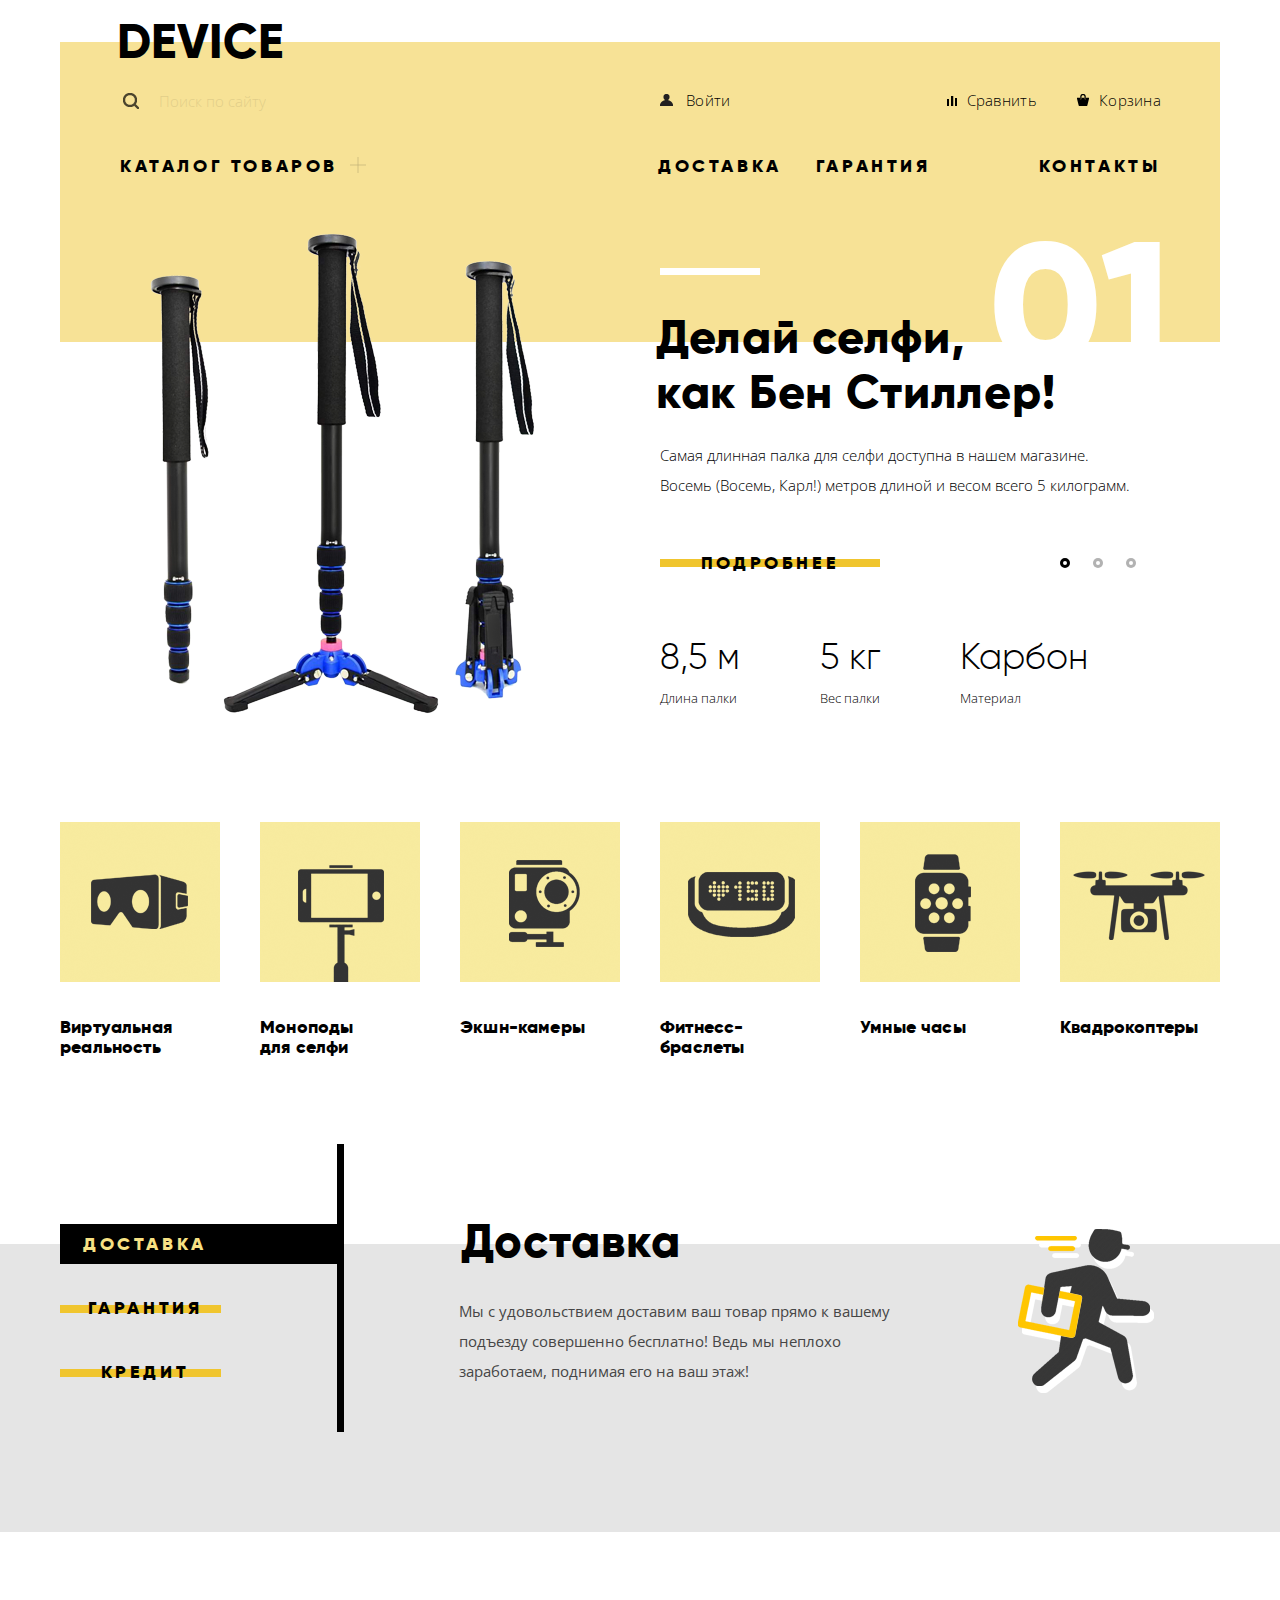
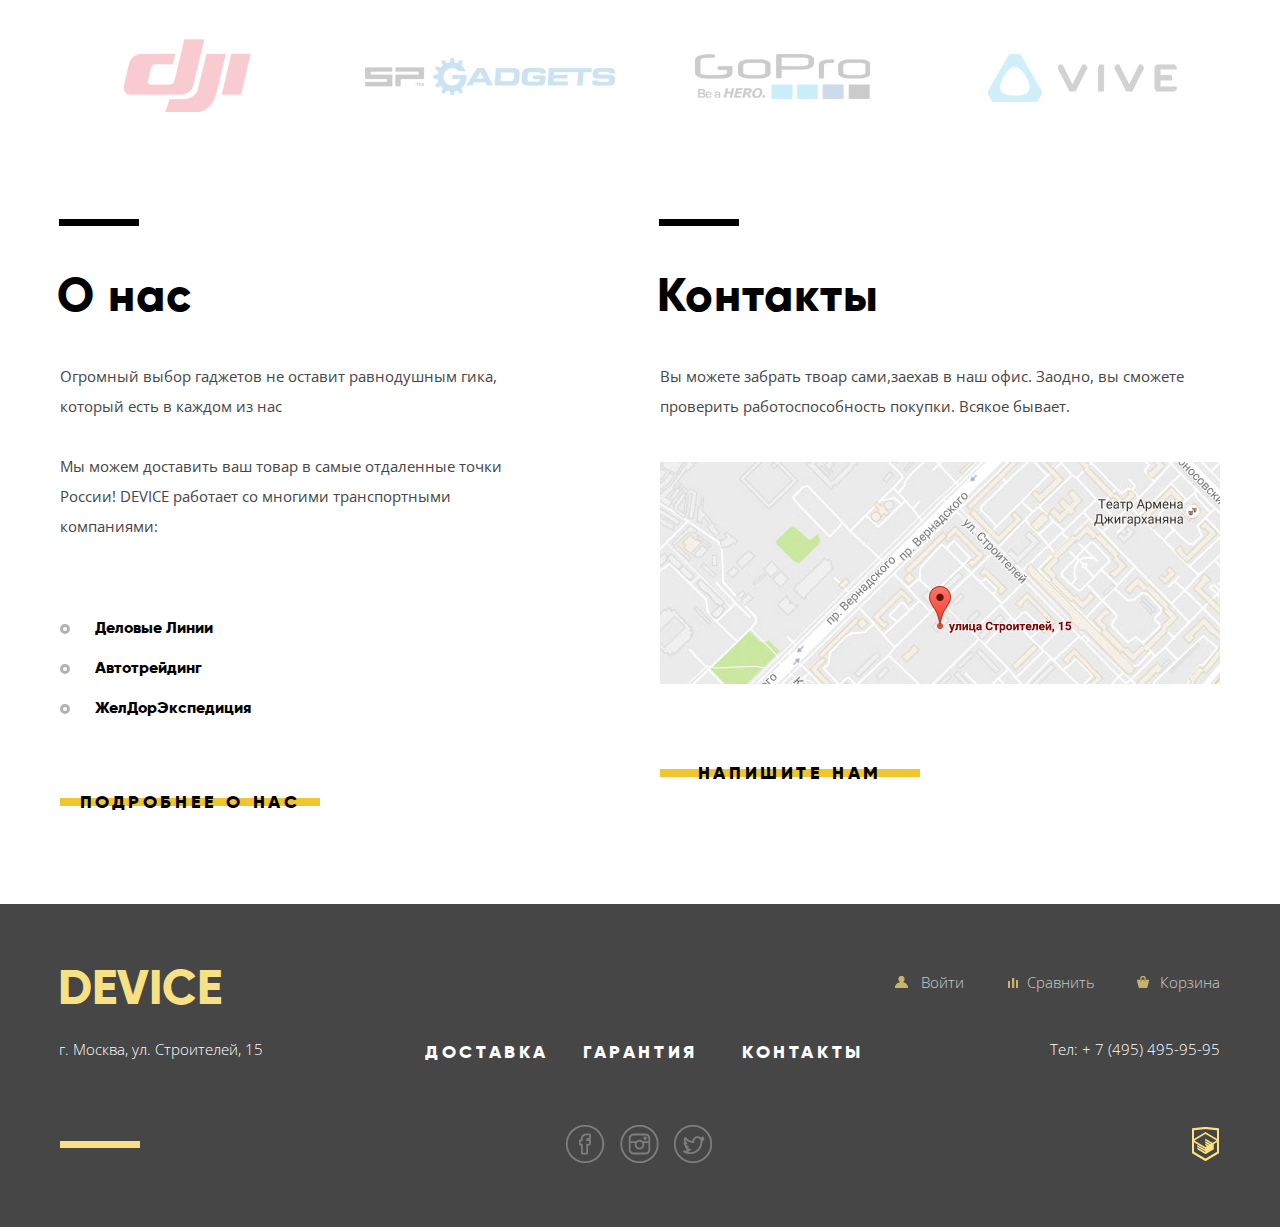
==== commit a726ff30: "Финал" ====
--- a/index.html
+++ b/index.html
@@ -5,7 +5,7 @@
     <title>HTML Academy: Девайс</title>
     <link href="https://fonts.googleapis.com/css?family=Open+Sans:300,400&amp;subset=cyrillic" rel="stylesheet">
     <link rel="stylesheet" href="css/normalize.css">
-    <link rel="stylesheet" href="css/style.css">
+    <link rel="stylesheet" href="css/style.min.css">
   </head>
   <body>
     <header>
@@ -110,13 +110,13 @@
               <div class="slide-title">
                 <h2>Худеем<br>правильно!</h2>
                 <p>Мотивирующие фитнесс-браслеты помогут найти в себе силы<br>
-                не пропускать занятия и соблюдать лиету.</p>
+                не пропускать занятия и соблюдать диету.</p>
               </div>
               <a class="btn slide-btn" href="#">Подробнее</a>
               <div class="features">
                 <div class="feature">
                   <p>48 часов</p>
-                  <span>Без ползарядки</span>
+                  <span>Без подзарядки</span>
                 </div>
               </div>
             </div>
@@ -129,7 +129,7 @@
               </div>
               <a class="btn slide-btn" href="#">Подробнее</a>
               <div class="features">
-                <div class="feature">
+                <div class="feature feature-item">
                   <p>800 м</p>
                   <span>Дальность полета</span>
                 </div>
@@ -265,10 +265,10 @@
               <img src="img/map.jpg" width="560" height="222" alt="Карта">
             </a>
           </div>
-          <a class="btn write-us" href="#">Напишите нам</a>
+          <a class="btn write-us" href="write-us.html">Напишите нам</a>
         </div>
         <div class="map-big">
-          <img src="img/map-big.jpg" width="960" height="559" alt="Карта">
+          <iframe src="https://www.google.com/maps/embed?pb=!1m18!1m12!1m3!1d2249.1123749528088!2d37.52742395094915!3d55.6870340044352!2m3!1f0!2f0!3f0!3m2!1i1024!2i768!4f13.1!3m3!1m2!1s0x46b54cf65f5c8955%3A0x694710ccd55501e!2z0YPQuy4g0KHRgtGA0L7QuNGC0LXQu9C10LksIDE1LCDQnNC-0YHQutCy0LAsIDExOTMxMQ!5e0!3m2!1sru!2sru!4v1486392442223" width="960" height="559" allowfullscreen></iframe>
           <button class="popap-close map-big-close" type="button" title="Закрыть">
           Закрыть</button>
         </div>
@@ -301,7 +301,7 @@
               </li>
             </ul>
           </div>
-          <p class="footer-center-item phone-number">Тел: +7 (495) 495-95-95</p>
+          <p class="footer-center-item phone-number">Тел: + 7 (495) 495-95-95</p>
         </div>
         <div class="footer-bottom">
           <div class="decor"></div>
@@ -335,5 +335,6 @@
         <button class=" btn btn-user" type="submit">Отправить</button>
       </form>
     </div>
+    <script src="js/popup.min.js"></script>
   </body>
 </html>
--- a/css/style.min.css
+++ b/css/style.min.css
@@ -0,0 +1 @@
+@font-face{font-family:"Gilroy";src:local("Gilroy Light"),local("Gilroy-Light"),url(../fonts/Gilroylight.woff2) format("woff2"),url(../fonts/Gilroylight.woff) format("woff"),url(../fonts/Gilroylight.ttf) format("truetype");font-weight:300;font-style:normal}@font-face{font-family:"Gilroy";src:local("Gilroy ExtraBold"),local("Gilroy-ExtraBold"),url(../fonts/Gilroyextrabold.woff2) format("woff2"),url(../fonts/Gilroyextrabold.woff) format("woff"),url(../fonts/Gilroyextrabold.ttf) format("truetype");font-weight:800;font-style:normal}.sprite{background-image:url(spritesheet.png);background-repeat:no-repeat;display:block}.sprite--icon-arrow{width:4px;height:7px;background-position:-25px -25px}.sprite--icon-basket{width:12px;height:12px;background-position:-25px -82px}.sprite--icon-basket-footer{width:12px;height:12px;background-position:-25px -144px}.sprite--icon-basket-footer-hover{width:12px;height:12px;background-position:-25px -206px}.sprite--icon-btn-down,.sprite--icon-btn-up{width:17px;height:9px;background-position:-25px -268px}.sprite--icon-btn-up{background-position:-25px -327px}.sprite--icon-checkbox{width:12px;height:7px;background-position:-25px -386px}.sprite--icon-compare{width:10px;height:10px;background-position:-25px -443px}.sprite--icon-compare-footer{width:10px;height:10px;background-position:-25px -503px}.sprite--icon-compare-footer-hover{width:10px;height:10px;background-position:-25px -563px}.sprite--icon-fb,.sprite--icon-insta{width:39px;height:38px;background-position:-25px -623px}.sprite--icon-insta{background-position:-25px -711px}.sprite--icon-search{width:16px;height:16px;background-position:-25px -799px}.sprite--icon-twit{width:38px;height:38px;background-position:-25px -865px}.sprite--icon-user{width:13px;height:12px;background-position:-25px -953px}.sprite--icon-user-footer{width:13px;height:12px;background-position:-25px -1015px}.sprite--icon-user-footer-hover{width:13px;height:12px;background-position:-25px -1077px}.main-logo a,body{font-family:"Gilroy",Helvetica,Arial,sans-serif}a,body{color:#000}body{min-width:1200px;background:#fff;margin:0}img{max-width:100%;height:auto}a{text-decoration:none}.clearfix::after{content:"";display:table;clear:both}.container{width:1160px;margin:0 auto;padding:0 20px}.btn,.main-logo{position:relative}.btn{display:inline-block;font-family:"Gilroy",Helvetica,Arial,sans-serif;font-size:18px;line-height:20px;font-weight:800;letter-spacing:.2em;text-transform:uppercase;text-align:center;outline:none;border:none;background:0 0}.btn::after{content:"";position:absolute;width:100%;height:8px;top:17px;left:0;background:#f0c52e;z-index:-1}.btn:hover::after{height:100%;top:0;-webkit-transition:.2s;transition:.2s}.btn:active{color:rgba(0,0,0,.3)}.main-logo{margin-top:20px}.main-logo a{position:absolute;font-size:48px;line-height:48px;font-weight:800;text-transform:uppercase;letter-spacing:.01em;top:-24px;left:57px}.main-logo a:hover{color:#464646}.main-logo a:active{color:#666}nav{-webkit-box-orient:vertical;-webkit-box-direction:normal;-ms-flex-direction:column;flex-direction:column;min-height:146px;background:#f7e296;padding-left:60px;padding-top:40px;margin-top:42px}.nav-top,nav{display:-webkit-box;display:-ms-flexbox;display:flex}.search{position:relative;width:445px;height:49px;margin-right:95px;margin-bottom:25px}.search input[type=search]{border:none;background:#f7e296}.search input[type=search],.search input[type=submit]{font-family:"Open Sans",Helvetica,Arial,sans-serif;font-size:15px;line-height:36px;font-weight:300;color:#000;outline:none}.search input[type=search]{width:357px;opacity:.3;border-bottom:2px solid transparent;padding-left:39px;padding-bottom:12px}.search input[type=submit]{display:none;width:85px;border:2px solid #000;background:#f7e296;cursor:pointer;padding-top:5px;padding-bottom:4px;margin-left:-5px}.search input::-webkit-input-placeholder{color:#000;opacity:.3}.search input:-moz-placeholder,.search input::-moz-placeholder{color:#000;opacity:.3}.search input:-ms-input-placeholder{color:#000;opacity:.3}.basket:hover::before,.compare:hover::before,.enter:hover::before,.nav-bottom-item:hover,.search input[type=search]:hover,.surname:hover::before,.user-block a:hover,.user-block-page a:hover{opacity:.6}.search input[type=search]:focus{color:#000;opacity:1;border-bottom:2px solid #000}.search input[type=search]:focus+input[type=submit],input[type=submit]:active{display:inline-block;vertical-align:bottom}.search input[type=submit]:hover{color:#fff;background:#000}.search input[type=submit]:active{color:rgba(255,255,255,.3);background:#000}.search::before{content:"";position:absolute;width:18px;height:18px;top:11px;left:3px;background:url(../img/sprite.png) no-repeat -25px -799px}.feature span,.user-block a,.user-block-page a{font-family:"Open Sans",Helvetica,Arial,sans-serif;font-weight:300}.user-block a,.user-block-page a{position:relative;letter-spacing:.02em;color:#000;font-size:15px;line-height:36px}.enter{padding-left:26px;padding-right:202px}.basket:active::before,.compare:active::before,.enter:active::before,.nav-bottom-item:active,.surname:active::before,.user-block a:active,.user-block-page a:active{opacity:.3}.compare{padding-left:30px;margin-right:33px}.basket,.surname{padding-left:25px}.surname{margin-right:14px}.exit{opacity:.3;margin-right:49px}.slide b::before,.user-block a::before,.user-block-page a::before{content:"";position:absolute;width:13px;height:13px}.enter::before,.surname::before{top:4px;left:0;background:url(../img/sprite.png) no-repeat -25px -953px}.compare::before{top:6px;left:10px;background:url(../img/sprite.png) no-repeat -25px -443px}.basket::before{top:4px;left:3px;background:url(../img/sprite.png) no-repeat -25px -82px}.nav-bottom ul{margin:0;padding:0;list-style:none}.nav-bottom-item{font-family:"Gilroy",Helvetica,Arial,sans-serif;font-size:18px;line-height:20px;font-weight:800;text-transform:uppercase;letter-spacing:.2em;padding-bottom:10px}.nav-bottom li{display:inline-block}.catalog-product{position:relative;padding-right:30px;margin-right:286px}.catalog-product::after,.catalog-product::before{content:"";position:absolute;width:16px;height:2px;background:#b8a974;left:230px;top:8px;opacity:.3}.catalog-product::after{-webkit-transform:rotate(-90deg);transform:rotate(-90deg)}.catalog-product:hover::after,.catalog-product:hover::before{opacity:.2}.catalog-product:active::after,.catalog-product:active::before{opacity:.1}.product-links{display:none;position:absolute;width:1100px;top:30px;left:-60px;z-index:5;background:#f7e296;padding-left:60px;padding-bottom:35px;padding-top:13px}.column,.product-links-wrapper{display:-webkit-box;display:-ms-flexbox;display:flex}.column{-webkit-box-orient:vertical;-webkit-box-direction:normal;-ms-flex-direction:column;flex-direction:column}.column1{width:239px}.column2{width:200px}.product-link{font-family:"Open Sans",Helvetica,Arial,sans-serif;font-size:15px;line-height:36px;font-weight:300;letter-spacing:.01em}.catalog-product:hover .product-links{display:block}.product-link:hover{opacity:.6}.product-image:active img,.product-link:active{opacity:.3}.item-delivery{margin-right:30px}.item-guarantee{margin-right:104px}.slide-title,.slider{position:relative;margin-bottom:64px}.slider::before{content:"";position:absolute;width:1160px;height:114px;background:#f7e296;z-index:-1}.slide-title{top:42px;margin-bottom:84px}.slide{padding-top:40px;padding-left:600px}.feature p,.slide b,.slide-title h2{font-family:"Gilroy",Helvetica,Arial,sans-serif}.slide b{position:absolute;font-size:179.2px;line-height:179.2px;font-weight:800;color:#fff;letter-spacing:.01em;top:-12px;right:46px}.slide b::before{width:100px;height:7px;background:#fff;top:52px;right:414px}.feature p,.slide-title h2{padding:0}.slide-title h2{letter-spacing:.015em;font-size:47px;line-height:55px;font-weight:800;margin:0 0 20px -4px}.slide-title p{margin:0;padding:0;width:480px;font-family:"Open Sans",Helvetica,Arial,sans-serif;font-size:15px;line-height:30px;font-weight:300}.slide-btn{width:220px;padding:11px 0;margin-bottom:55px}.features{display:-webkit-box;display:-ms-flexbox;display:flex;-webkit-box-pack:start;-ms-flex-pack:start;justify-content:flex-start;-ms-flex-wrap:wrap;flex-wrap:wrap;padding-bottom:50px}.feature{margin-right:80px}.feature p{font-size:36px;line-height:36px;font-weight:300;margin:0 0 13px}.feature span{font-size:13px;line-height:20px}.feature-item{margin-right:49px}.slider-controls label{display:inline-block;vertical-align:top;width:4px;height:4px;background:#fff;border:3px solid rgba(0,0,0,.3);border-radius:50%;cursor:pointer;margin-right:23px}.slider-controls label:hover{border:3px solid rgba(0,0,0,.4)}.slider-controls{position:absolute;bottom:190px;right:61px;z-index:20;font-size:0}.services-inner>input[type=radio],.slide,.slider-content>input[type=radio]{display:none}#btn-1:checked~.slider #slide1,#btn-2:checked~.slider #slide2,#btn-3:checked~.slider #slide3,#credit-field:checked~.services-slider #service-slide3,#delivery-field:checked~.services-slider #service-slide1,#guarantee-field:checked~.services-slider #service-slide2{display:block}#btn-1:checked~.slider label[for=btn-1],#btn-2:checked~.slider label[for=btn-2],#btn-3:checked~.slider label[for=btn-3]{border:3px solid #000}#btn-1:checked~.slider{background:url(../img/slide-1.png) no-repeat 90px 2px}#btn-2:checked~.slider{background:url(../img/slide-2.png) no-repeat 116px 14px}#btn-3:checked~.slider{background:url(../img/slide-3.png) no-repeat 30px 67px}.product{display:-webkit-box;display:-ms-flexbox;display:flex;-webkit-box-pack:justify;-ms-flex-pack:justify;justify-content:space-between;-ms-flex-wrap:wrap;flex-wrap:wrap;font-size:0;margin-bottom:187px}.product-image{display:block;background:#f7e296;margin-bottom:35px}.product-image:active,.product-image:hover{background:#f0c52e}.service-slide-title h3,.sort-product p{padding:0;font-family:"Gilroy",Helvetica,Arial,sans-serif;font-weight:800}.sort-product p{width:160px;word-wrap:break-word;margin:0;font-size:18px;line-height:20px;letter-spacing:.01em}.services-content{background:#e5e5e5;margin-bottom:95px}.services-inner{position:relative;top:-100px;z-index:5}.services-slider-controls{width:277px;min-height:208px;border-right:7px solid #000;padding-top:80px}.services-slider-controls label{display:block;width:152px;color:#000;text-align:center;cursor:pointer;padding-top:10px;padding-bottom:10px;padding-left:9px;margin-bottom:24px}.services-slider{display:-webkit-box;display:-ms-flexbox;display:flex}.services-slides{padding-left:115px;margin-top:4px}.service-slide-title h3{font-size:47px;line-height:47px;color:#000;letter-spacing:.02em;margin:70px 0 31px 2px}.service-slide-title p{margin:0;padding:0;width:450px;font-family:"Open Sans",Helvetica,Arial,sans-serif;font-size:15px;line-height:30px;color:#464646}.service-slide{display:none}#credit-field:checked~.services-slider label[for=credit-field],#delivery-field:checked~.services-slider label[for=delivery-field],#guarantee-field:checked~.services-slider label[for=guarantee-field]{color:#f7e184;background:#000;padding-right:120px}#delivery-field:checked~.services-slider{background:url(../img/delivery.png) no-repeat 958px 85px}#guarantee-field:checked~.services-slider{background:url(../img/guarantee.png) no-repeat 943px 60px}#credit-field:checked~.services-slider{background:url(../img/credit.png) no-repeat 934px 60px}.partners{margin-bottom:141px}.partners a{display:inline-block;margin-right:35px;opacity:.2}.partners a:last-child{margin-right:0}.partners a:hover{opacity:1}.about-us-content{position:relative;display:-webkit-box;display:-ms-flexbox;display:flex;-webkit-box-pack:justify;-ms-flex-pack:justify;justify-content:space-between;margin-bottom:81px}.about-us-content h3{padding:0;position:relative;font-size:47px;line-height:47px;color:#000;letter-spacing:.02em;margin:0 0 43px -3px}.about-us-content h3::before{content:"";position:absolute;width:80px;height:7px;background:#000;top:-53px;left:2px}.about-us-content p{padding:0;font-family:"Open Sans",Helvetica,Arial,sans-serif;font-size:14.5px;line-height:30px;color:#464646;width:480px;margin:0 0 30px}.contacts p{width:525px}.transport-company{padding:0;list-style:none;margin:71px 0 58px}.about-us-content h3,.catalog h1,.range-filter h4,.transport-company li{font-family:"Gilroy",Helvetica,Arial,sans-serif;font-weight:800}.transport-company li{position:relative;padding-left:35px;margin-bottom:10px;font-size:16px;line-height:30px}.transport-company li::before{content:"";position:absolute;width:4px;height:4px;border:3px solid #b2b2b2;border-radius:50%;left:0;top:11px}.about-us-content .btn{width:260px;padding:11px 0}.map{margin-top:40px;margin-bottom:63px}.map-big{position:absolute;display:none;box-shadow:0 10px 20px 0 rgba(4,6,6,.2);left:120px;top:-15px}.map-big-close{position:absolute;bottom:485px;right:21px}.catalog h1,.range-filter h4{padding:0;font-size:47px;line-height:47px;letter-spacing:.01em;color:#000;margin:38px 0 18px 58px}.breadcrumbs a,.breadcrumbs span{font-family:"Open Sans",Helvetica,Arial,sans-serif;font-size:14px;line-height:36px;font-weight:300;color:#000;opacity:.3;padding-right:30px;margin-right:9px}.breadcrumbs a:hover{opacity:.6}.breadcrumbs a:active{opacity:.1}.breadcrumbs{margin-bottom:40px;margin-left:59px}.breadcrumbs ul{list-style:none}.breadcrumbs li{position:relative}.breadcrumbs a::after{content:"";position:absolute;width:4px;height:7px;top:15px;right:17px;background:url(../img/sprite.png) no-repeat -25px -25px}.about-item p,.breadcrumbs ul,.headers h3{margin:0;padding:0}.headers h3,.headers span{font-family:"Gilroy",Helvetica,Arial,sans-serif;font-size:16px;line-height:16px;font-weight:800;text-transform:uppercase;color:#000;letter-spacing:.2em}.breadcrumbs ul,.headers .container,.sorting ul,.sorting-content{display:-webkit-box;display:-ms-flexbox;display:flex}.filter ul,.sorting ul{margin:0;padding:0;list-style:none}.headers{background-image:-webkit-linear-gradient(left,#dbdbdb 50%,#ebebeb 50%);background-image:linear-gradient(to right,#dbdbdb 50%,#ebebeb 50%)}.filter-title,.sorting-content{box-sizing:border-box;float:left;width:328px;padding:27px 20px 27px 61px}.sorting-content{float:right;width:832px;background-color:#ebebeb;padding:26px 20px 20px 40px}.sorting{margin-left:34px}.sorting span{margin-right:54px}.sorting a{font-family:"Open Sans",Helvetica,Arial,sans-serif;font-size:14px;line-height:18px;font-weight:300;color:#000;opacity:.3;margin-right:31px}.sorting a:hover{opacity:.6}.sorting .active,.sorting a:active{opacity:1}.btn-down-up{position:relative;font-size:0;margin:0 0 0 221px}.btn-down-up a{position:absolute;display:inline-block;vertical-align:top;width:17px;height:9px}.btn-up{top:4px;left:-35px;background:url(../img/sprite.png) no-repeat -25px -327px;opacity:.2}.btn-down{top:4px;left:8px;background:url(../img/sprite.png) no-repeat -25px -268px}.btn-down:hover,.btn-up:hover{opacity:.4}.section-wrapper{background-image:-webkit-linear-gradient(left,#efefef 50%,#fff 50%);background-image:linear-gradient(to right,#efefef 50%,#fff 50%);display:-webkit-box;display:-ms-flexbox;display:flex}.filter{box-sizing:border-box;float:left;width:328px;padding:69px 20px 20px 58px}.filter form{padding-right:60px}.range-filter{width:201px;border-top:2px solid #000;border-bottom:2px solid #000;margin-bottom:13px}.range-filter h4{font-size:18px;line-height:18px;margin:13px 0 38px}.range-controls{position:relative;height:11px;padding-left:14px}.range-controls .scale{height:2px;background:#dbdbdb}.range-controls .bar{width:55%;height:2px;background:#91c92f}.range-controls .toggle{position:absolute;width:10px;height:10px;top:-6px;left:0;border:2px solid #000;border-radius:50%;background:#eee;cursor:pointer}.range-controls .min-toggle{left:0}.range-controls .max-toggle{left:112px}.price-controls{font-size:0}.price-controls input,.price-controls label{font-size:14px;line-height:22.27px;font-weight:300}.price-controls label{display:inline-block;opacity:.2;margin-bottom:34px;width:45%}.bluetooth h4,.color h4,.price-controls input,.price-controls label{font-family:"Gilroy",Helvetica,Arial,sans-serif;color:#000}.price-controls input{width:40px;border:none;background:#eee}.range-controls .toggle:active{background:#7eae29;border:2px solid #fff;box-shadow:0 5px 5px 0 rgba(0,0,0,.75);top:-7px}.color{width:207px;border-bottom:2px solid #000;padding-bottom:31px}.bluetooth h4,.color h4{padding:0;font-size:18px;line-height:18px;font-weight:800;letter-spacing:.02em;margin:0 0 21px}input[type=checkbox],input[type=radio]{display:none}input[type=checkbox]+label,input[type=radio]+label{display:block;position:relative;font-family:"Open Sans",Helvetica,Arial,sans-serif;font-size:14px;line-height:40px;font-weight:300;letter-spacing:.01em;padding-left:40px;cursor:pointer}input[type=checkbox]+label::before{content:"";display:block;position:absolute;width:22px;height:23px;top:0;left:0}input[type=checkbox]:checked+label::after{content:"";position:absolute;width:22px;height:23px;top:8px;left:0;background:#dbdbdb url(../img/sprite.png) no-repeat -20px -378px}input[type=checkbox]+label::after{content:"";position:absolute;width:22px;height:23px;top:8px;left:0;background:#dbdbdb}input[type=checkbox]+label:hover::after,input[type=checkbox]:checked+label:hover::after{background:#cecece url(../img/sprite.png) no-repeat -20px -378px}input[type=checkbox]+label:hover::after{background:#cecece}input[type=checkbox]+label:active::after,input[type=checkbox]:checked+label:active::after{background:#c4c4c4 url(../img/sprite.png) no-repeat -20px -378px}.bluetooth{padding-top:13px;margin-bottom:30px}input[type=radio]+label::before{content:"";position:absolute;display:block;width:19px;height:19px;border:2px solid #c6c6c6;border-radius:50%;top:8px;left:0}input[type=radio]:checked+label::after{content:"";position:absolute;width:5px;height:5px;border:2px solid #000;border-radius:50%;top:15px;left:7px;background:#eee}input[type=radio]+label::after{content:"";position:absolute;width:19px;height:19px;border:2px solid #c6c6c6;border-radius:50%;top:8px;left:0;background:#eee}input[type=radio]+label:hover::before,input[type=radio]:checked+label:hover::before{border:2px solid #bcbcbc}input[type=radio]+label:active::before,input[type=radio]:checked+label:active::before{border:2px solid #acacac}.btn-show{outline:none;border:none;background:0 0;z-index:3;padding:11px 40px}.catalog-items{box-sizing:border-box;float:right;width:832px;font-size:0;background-color:#fff;padding:69px 0 0 72px}.catalog-item{position:relative;display:inline-block;cursor:pointer;margin-right:40px;margin-bottom:51px}.catalog-item:nth-child(2n){margin-right:0}.about-item .item-name,.catalog-item .new{font-family:"Gilroy",Helvetica,Arial,sans-serif;font-weight:800}.catalog-item .new{position:absolute;height:57px;text-transform:uppercase;border:2px solid #d6d6d6;border-radius:50%;left:272px;top:27px;width:57px;font-size:14px;color:#bebebe}.new span{position:absolute;left:50%;top:50%;-webkit-transform:translateX(-45%) translateY(-50%);transform:translateX(-45%) translateY(-50%)}.catalog-item-image{margin-bottom:34px}.about-item{display:-webkit-box;display:-ms-flexbox;display:flex;-webkit-box-pack:justify;-ms-flex-pack:justify;justify-content:space-between}.about-item .item-name{font-size:18px;line-height:21px;color:#000;letter-spacing:.01em;width:260px}.about-item .item-price{font-family:"Gilroy",Helvetica,Arial,sans-serif;font-size:16px;line-height:16px;font-weight:300;color:#464646;margin-top:3px;margin-right:2px}.actions{display:none;position:absolute;top:33%;left:4%;text-align:center}.actions .to-basket{width:200px;z-index:3;padding:11px 0}.actions .compare-item{font-family:"Open Sans",Helvetica,Arial,sans-serif;font-size:13px;line-height:36px;font-weight:300;color:#000;opacity:.5;outline:none;border:none;background:0 0;cursor:pointer}.catalog-item:hover .actions{display:block;z-index:3}.catalog-item:hover .catalog-item-image{opacity:.7}.actions .compare-item:hover{opacity:1}.actions .compare-item:active{opacity:.2}.pagination{display:-webkit-box;display:-ms-flexbox;display:flex;-webkit-box-pack:justify;-ms-flex-pack:justify;justify-content:space-between;font-size:16px;background:#f8f7f4;margin-bottom:74px;margin-top:-13px}.footer-logo a,.pagination a{font-family:"Gilroy",Helvetica,Arial,sans-serif;font-weight:800;text-transform:uppercase}.pagination a{letter-spacing:.2em;opacity:.3;padding-top:27px;padding-bottom:27px;font-size:16px;line-height:16px;color:#000}.pagination .ago,.pagination .forward{opacity:1;padding-left:30px;padding-right:28px}.pagination .ago{margin-right:189px}.pagination .pagination-page{margin-right:21px}.pagination .active{opacity:1}.pagination-page-wrap{margin-top:26px}.pagination .forward{margin-left:160px}.pagination .ago:hover,.pagination .forward:hover{background:#d9d9d9}.pagination .ago:active,.pagination .forward:active{color:rgba(0,0,0,.3);background:#d9d9d9}.main-footer{min-height:323px;background:#464646}.footer-logo{margin-top:6px}.footer-top{display:-webkit-box;display:-ms-flexbox;display:flex;-webkit-box-pack:justify;-ms-flex-pack:justify;justify-content:space-between;padding-top:54px;margin-bottom:22px}.footer-user-blok{margin-top:6px}.footer-logo a{font-size:48px;line-height:48px;color:#f7e184;margin-left:-2px}.footer-logo:hover a{color:#f0c52e}.footer-logo:active a{opacity:.3}.footer-center p,.footer-user-blok a{font-family:"Open Sans",Helvetica,Arial,sans-serif;font-size:15px;font-weight:300;color:#fff}.footer-user-blok a{position:relative;opacity:.7;padding-left:26px;line-height:36px}.footer-user-blok a:hover{opacity:1}.footer-user-blok a:active{opacity:.3}.footer-enter{margin-right:33px}.footer-compare{margin-right:35px}.footer-user-blok a::before{content:"";position:absolute;width:13px;height:13px}.footer-enter::before{top:4px;left:0;background:url(../img/sprite.png) no-repeat -25px -1015px}.footer-compare::before{top:6px;left:7px;background:url(../img/sprite.png) no-repeat -25px -503px}.footer-basket::before{top:4px;left:3px;background:url(../img/sprite.png) no-repeat -25px -144px}.footer-enter:hover::before{background:url(../img/sprite.png) no-repeat -25px -1077px}.footer-compare:hover::before{background:url(../img/sprite.png) no-repeat -25px -563px}.footer-basket:hover::before{background:url(../img/sprite.png) no-repeat -25px -206px}.footer-basket:active::before,.footer-compare:active::before,.footer-enter:active::before{opacity:.3}.footer-center{display:-webkit-box;display:-ms-flexbox;display:flex;-webkit-box-pack:justify;-ms-flex-pack:justify;justify-content:space-between;margin-bottom:60px;margin-left:-1px}.footer-center p{margin:0;padding:0;line-height:30px}.footer-center .address{margin-right:162px}.footer-nav ul{padding:0;list-style:none;margin:8px 0 0}.footer-center-item:nth-child(2){margin-right:156px}.footer-nav-item a{font-family:"Gilroy",Helvetica,Arial,sans-serif;font-size:18px;line-height:20px;font-weight:800;text-transform:uppercase;color:#fff;letter-spacing:.2em}.footer-nav-item a:hover{opacity:.6}.footer-nav-item a:active{opacity:.3}.footer-nav-item{display:inline-block;vertical-align:top;margin-right:30px}.footer-nav-item:nth-child(2){margin-right:40px}.footer-bottom{position:relative;display:-webkit-box;display:-ms-flexbox;display:flex}.decor::before{content:"";position:absolute;width:80px;height:7px;background:#f7e184;left:0;top:17px}.decor{margin-right:505px}.footer-social{margin-top:6px;margin-right:469px}.social-btn{width:38px;height:38px;font-size:0;padding:20px;margin-right:10px}.social-btn-fb{background:url(../img/sprite.png) no-repeat -24px -622px;opacity:.3}.social-btn-inst{background:url(../img/sprite.png) no-repeat -24px -710px;opacity:.3}.social-btn-twit{background:url(../img/sprite.png) no-repeat -24px -864px;opacity:.3}.social-btn-fb:hover,.social-btn-inst:hover,.social-btn-twit:hover{opacity:.6}.social-btn-fb:active,.social-btn-inst:active,.social-btn-twit:active{opacity:.1}.logo-academy{position:relative;margin-top:3px}.logo-academy a::before{content:"";position:absolute;width:27px;height:34px;background:url(../img/htmlacademy.png) no-repeat}.logo-academy a:hover::before{background:url(../img/htmlacademy-hover.png) no-repeat}.logo-academy a:active::before{opacity:.3}@-webkit-keyframes appear{0%{-webkit-transform:scale(0);transform:scale(0)}to{-webkit-transform:scale(1);transform:scale(1)}}@keyframes appear{0%{-webkit-transform:scale(0);transform:scale(0)}to{-webkit-transform:scale(1);transform:scale(1)}}.modal-content{-ms-box-sizing:border-box;box-sizing:border-box;display:none;position:absolute;width:960px;top:1890px;left:50%;color:#000;background:#fff;box-shadow:0 10px 20px 0 rgba(4,6,6,.2);z-index:20;margin-left:-482px;padding:100px 100px 78px}.modal-content-show{display:block;-webkit-animation:appear .8s;animation:appear .8s}.popap-close{position:absolute;width:55px;height:55px;font-size:0;background-color:#f7e296;border-radius:50%;border:0;outline:0;cursor:pointer}.modal-content-close{top:25px;right:22px}.popap-close::after,.popap-close::before{content:"";position:absolute;top:27px;right:12px;width:30px;height:1px;background-color:#fff}.popap-close::before{-webkit-transform:rotate(45deg);transform:rotate(45deg)}.popap-close::after{-webkit-transform:rotate(-45deg);transform:rotate(-45deg)}.popap-close:hover{background:#f0c52e}.popap-close:active::after,.popap-close:active::before{background-color:rgba(255,255,255,.3)}.email-user,.name-user{width:360px;margin-bottom:37px}.name-user{margin-right:40px;float:left}.email-user{float:right}.login-form label{display:block;font-family:"Gilroy",Helvetica,Arial,sans-serif;font-size:18px;line-height:18px;font-weight:800;color:#000}.login-form input[type=text],.login-form textarea{font-family:"Open Sans",Helvetica,Arial,sans-serif;font-size:14px;line-height:18px;font-weight:400;background:#f2f2f2;outline:none;border:3px solid #f2f2f2}.login-form input[type=text],textarea{width:334px;padding-left:20px;padding-top:12px;padding-bottom:13px;margin-top:10px}textarea{width:732px;padding-bottom:50px;margin-bottom:37px}.login-form input[type=text]:hover,.login-form textarea:hover{background:#eaeaea;border:3px solid #eaeaea}.login-form input[type=text]:focus,.login-form textarea:focus{background:#fff;border:3px solid #e5e5e5;box-sizing:border-box}.btn-user{width:200px;padding:11px 0}
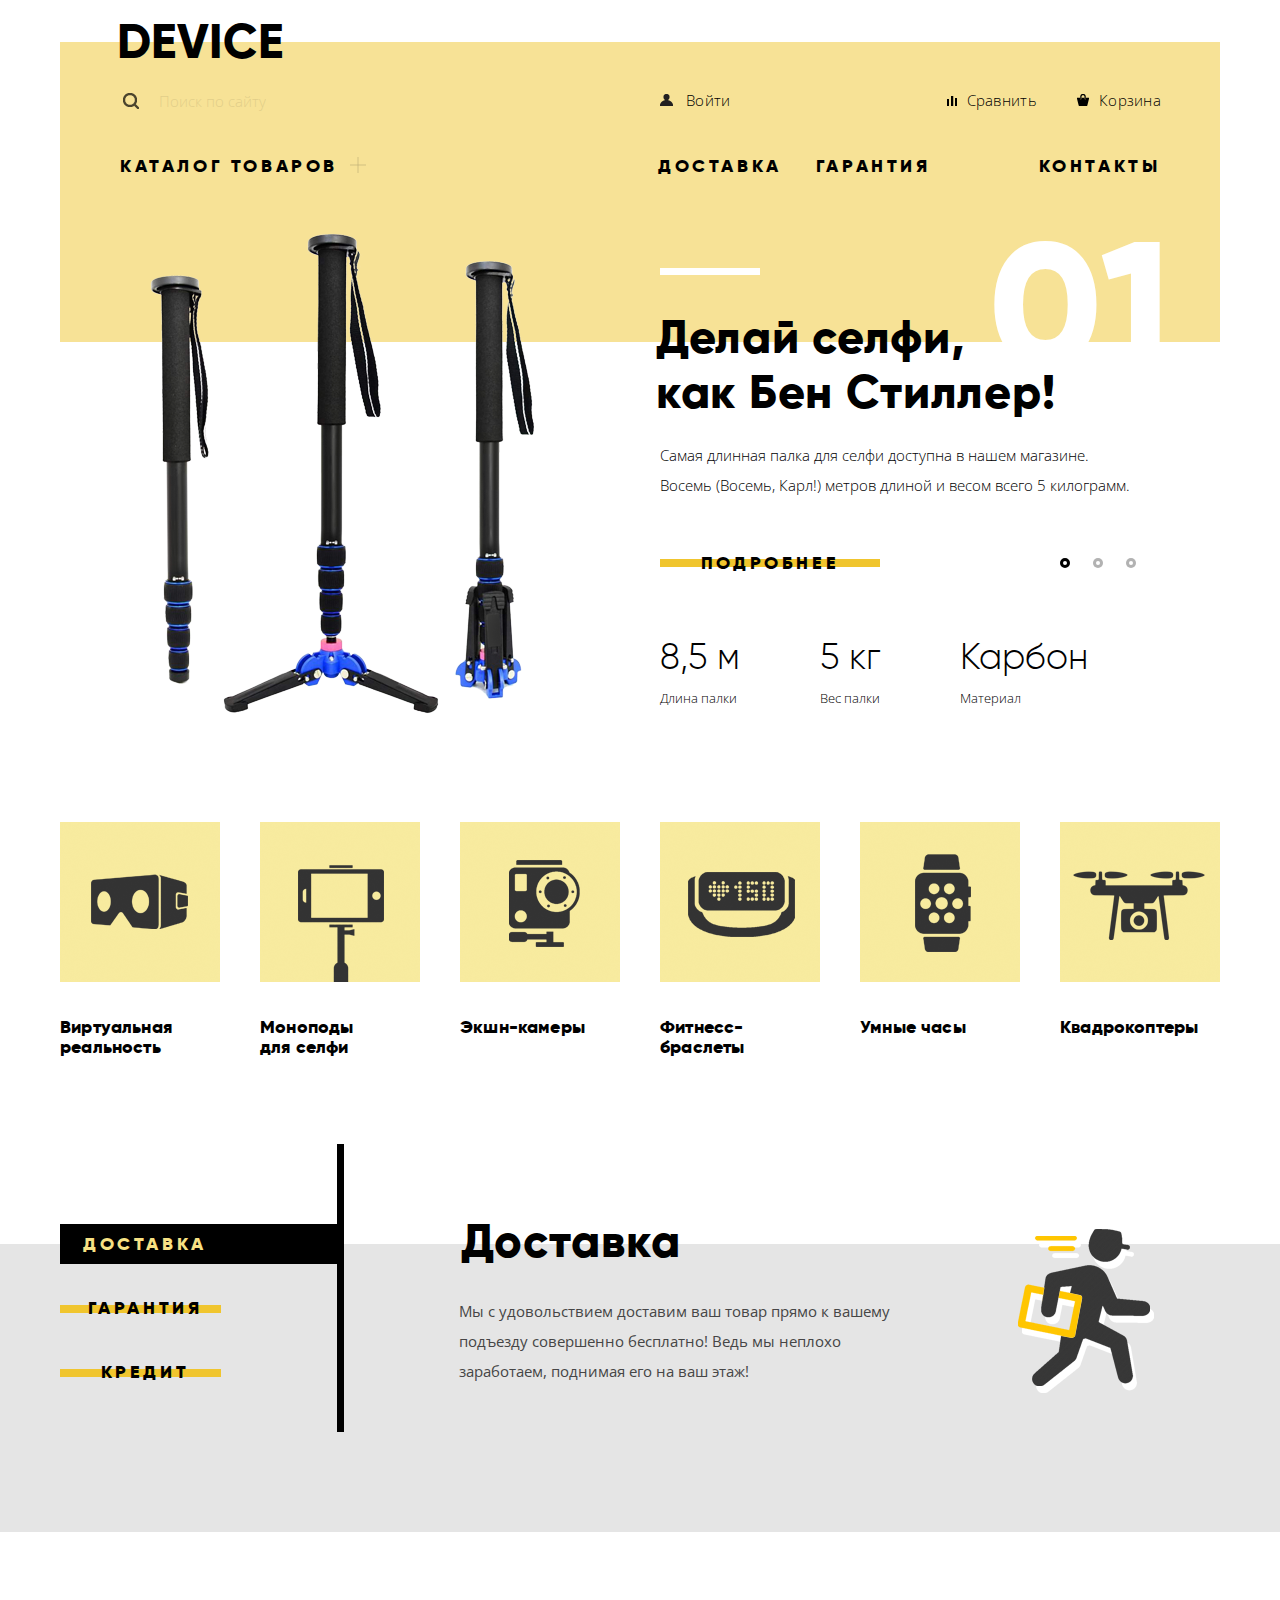
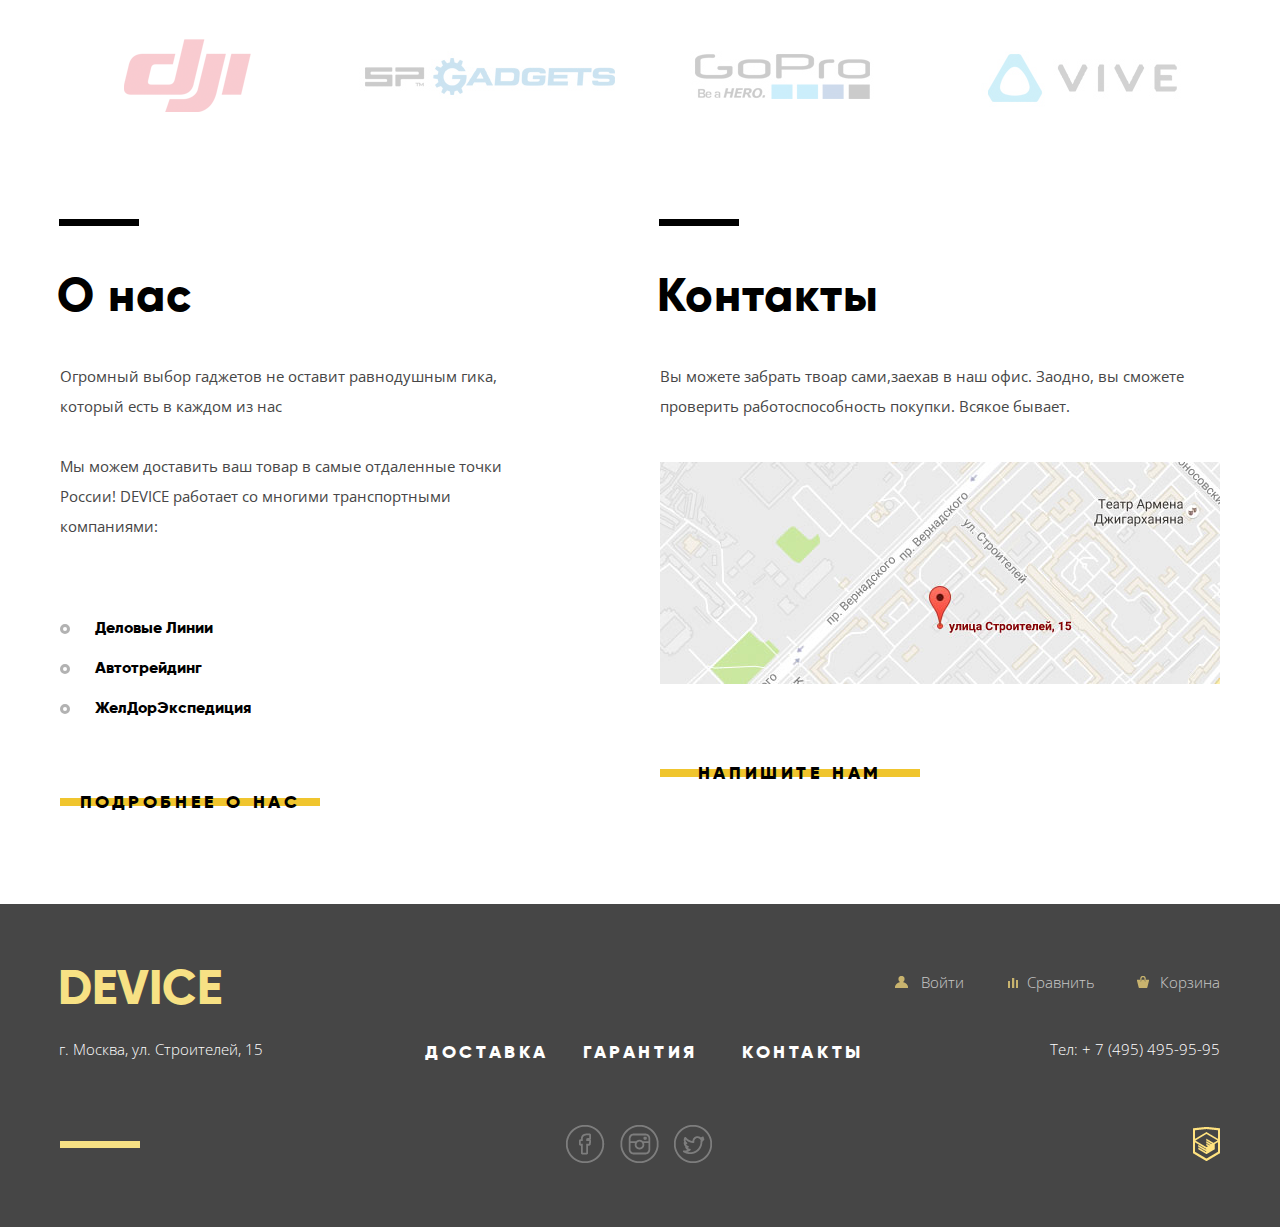
==== commit e502b9d6: "Вторая попытка" ====
--- a/index.html
+++ b/index.html
@@ -109,7 +109,7 @@
               <b>02</b>
               <div class="slide-title">
                 <h2>Худеем<br>правильно!</h2>
-                <p>Мотивирующие фитнесс-браслеты помогут найти в себе силы<br>
+                <p>Мотивирующие фитнесс-браслеты помогут найти в себе силы
                 не пропускать занятия и соблюдать диету.</p>
               </div>
               <a class="btn slide-btn" href="#">Подробнее</a>
@@ -157,7 +157,7 @@
             <a href="#" class="product-image">
               <img src="img/monopods-for-selfie.png" width="160" height="160" alt="Моноподы для селфи">
             </a>
-            <p>Моноподы<br>для селфи</p>
+            <p>Моноподы для&nbsp;селфи</p>
           </div>
           <div class="sort-product">
             <a href="#" class="product-image">
@@ -217,7 +217,7 @@
                   <div class="service-slide-title">
                     <h3>Кредит</h3>
                     <p>Залезть в долговую яму стало проще! Кредитные консультанты
-                    подберут для вас наиболее выгодные<br>условия кредита. Выгодные для
+                    подберут для вас наиболее выгодные условия кредита. Выгодные для
                     нашего банка, разумеется.</p>
                   </div>
                 </div>
@@ -304,7 +304,6 @@
           <p class="footer-center-item phone-number">Тел: + 7 (495) 495-95-95</p>
         </div>
         <div class="footer-bottom">
-          <div class="decor"></div>
           <div class="footer-social">
             <a class="social-btn social-btn-fb" href="#">фейсбук</a>
             <a class="social-btn social-btn-inst" href="#">инстаграм</a>
--- a/css/style.min.css
+++ b/css/style.min.css
@@ -1 +1 @@
-@font-face{font-family:"Gilroy";src:local("Gilroy Light"),local("Gilroy-Light"),url(../fonts/Gilroylight.woff2) format("woff2"),url(../fonts/Gilroylight.woff) format("woff"),url(../fonts/Gilroylight.ttf) format("truetype");font-weight:300;font-style:normal}@font-face{font-family:"Gilroy";src:local("Gilroy ExtraBold"),local("Gilroy-ExtraBold"),url(../fonts/Gilroyextrabold.woff2) format("woff2"),url(../fonts/Gilroyextrabold.woff) format("woff"),url(../fonts/Gilroyextrabold.ttf) format("truetype");font-weight:800;font-style:normal}.sprite{background-image:url(spritesheet.png);background-repeat:no-repeat;display:block}.sprite--icon-arrow{width:4px;height:7px;background-position:-25px -25px}.sprite--icon-basket{width:12px;height:12px;background-position:-25px -82px}.sprite--icon-basket-footer{width:12px;height:12px;background-position:-25px -144px}.sprite--icon-basket-footer-hover{width:12px;height:12px;background-position:-25px -206px}.sprite--icon-btn-down,.sprite--icon-btn-up{width:17px;height:9px;background-position:-25px -268px}.sprite--icon-btn-up{background-position:-25px -327px}.sprite--icon-checkbox{width:12px;height:7px;background-position:-25px -386px}.sprite--icon-compare{width:10px;height:10px;background-position:-25px -443px}.sprite--icon-compare-footer{width:10px;height:10px;background-position:-25px -503px}.sprite--icon-compare-footer-hover{width:10px;height:10px;background-position:-25px -563px}.sprite--icon-fb,.sprite--icon-insta{width:39px;height:38px;background-position:-25px -623px}.sprite--icon-insta{background-position:-25px -711px}.sprite--icon-search{width:16px;height:16px;background-position:-25px -799px}.sprite--icon-twit{width:38px;height:38px;background-position:-25px -865px}.sprite--icon-user{width:13px;height:12px;background-position:-25px -953px}.sprite--icon-user-footer{width:13px;height:12px;background-position:-25px -1015px}.sprite--icon-user-footer-hover{width:13px;height:12px;background-position:-25px -1077px}.main-logo a,body{font-family:"Gilroy",Helvetica,Arial,sans-serif}a,body{color:#000}body{min-width:1200px;background:#fff;margin:0}img{max-width:100%;height:auto}a{text-decoration:none}.clearfix::after{content:"";display:table;clear:both}.container{width:1160px;margin:0 auto;padding:0 20px}.btn,.main-logo{position:relative}.btn{display:inline-block;font-family:"Gilroy",Helvetica,Arial,sans-serif;font-size:18px;line-height:20px;font-weight:800;letter-spacing:.2em;text-transform:uppercase;text-align:center;outline:none;border:none;background:0 0}.btn::after{content:"";position:absolute;width:100%;height:8px;top:17px;left:0;background:#f0c52e;z-index:-1}.btn:hover::after{height:100%;top:0;-webkit-transition:.2s;transition:.2s}.btn:active{color:rgba(0,0,0,.3)}.main-logo{margin-top:20px}.main-logo a{position:absolute;font-size:48px;line-height:48px;font-weight:800;text-transform:uppercase;letter-spacing:.01em;top:-24px;left:57px}.main-logo a:hover{color:#464646}.main-logo a:active{color:#666}nav{-webkit-box-orient:vertical;-webkit-box-direction:normal;-ms-flex-direction:column;flex-direction:column;min-height:146px;background:#f7e296;padding-left:60px;padding-top:40px;margin-top:42px}.nav-top,nav{display:-webkit-box;display:-ms-flexbox;display:flex}.search{position:relative;width:445px;height:49px;margin-right:95px;margin-bottom:25px}.search input[type=search]{border:none;background:#f7e296}.search input[type=search],.search input[type=submit]{font-family:"Open Sans",Helvetica,Arial,sans-serif;font-size:15px;line-height:36px;font-weight:300;color:#000;outline:none}.search input[type=search]{width:357px;opacity:.3;border-bottom:2px solid transparent;padding-left:39px;padding-bottom:12px}.search input[type=submit]{display:none;width:85px;border:2px solid #000;background:#f7e296;cursor:pointer;padding-top:5px;padding-bottom:4px;margin-left:-5px}.search input::-webkit-input-placeholder{color:#000;opacity:.3}.search input:-moz-placeholder,.search input::-moz-placeholder{color:#000;opacity:.3}.search input:-ms-input-placeholder{color:#000;opacity:.3}.basket:hover::before,.compare:hover::before,.enter:hover::before,.nav-bottom-item:hover,.search input[type=search]:hover,.surname:hover::before,.user-block a:hover,.user-block-page a:hover{opacity:.6}.search input[type=search]:focus{color:#000;opacity:1;border-bottom:2px solid #000}.search input[type=search]:focus+input[type=submit],input[type=submit]:active{display:inline-block;vertical-align:bottom}.search input[type=submit]:hover{color:#fff;background:#000}.search input[type=submit]:active{color:rgba(255,255,255,.3);background:#000}.search::before{content:"";position:absolute;width:18px;height:18px;top:11px;left:3px;background:url(../img/sprite.png) no-repeat -25px -799px}.feature span,.user-block a,.user-block-page a{font-family:"Open Sans",Helvetica,Arial,sans-serif;font-weight:300}.user-block a,.user-block-page a{position:relative;letter-spacing:.02em;color:#000;font-size:15px;line-height:36px}.enter{padding-left:26px;padding-right:202px}.basket:active::before,.compare:active::before,.enter:active::before,.nav-bottom-item:active,.surname:active::before,.user-block a:active,.user-block-page a:active{opacity:.3}.compare{padding-left:30px;margin-right:33px}.basket,.surname{padding-left:25px}.surname{margin-right:14px}.exit{opacity:.3;margin-right:49px}.slide b::before,.user-block a::before,.user-block-page a::before{content:"";position:absolute;width:13px;height:13px}.enter::before,.surname::before{top:4px;left:0;background:url(../img/sprite.png) no-repeat -25px -953px}.compare::before{top:6px;left:10px;background:url(../img/sprite.png) no-repeat -25px -443px}.basket::before{top:4px;left:3px;background:url(../img/sprite.png) no-repeat -25px -82px}.nav-bottom ul{margin:0;padding:0;list-style:none}.nav-bottom-item{font-family:"Gilroy",Helvetica,Arial,sans-serif;font-size:18px;line-height:20px;font-weight:800;text-transform:uppercase;letter-spacing:.2em;padding-bottom:10px}.nav-bottom li{display:inline-block}.catalog-product{position:relative;padding-right:30px;margin-right:286px}.catalog-product::after,.catalog-product::before{content:"";position:absolute;width:16px;height:2px;background:#b8a974;left:230px;top:8px;opacity:.3}.catalog-product::after{-webkit-transform:rotate(-90deg);transform:rotate(-90deg)}.catalog-product:hover::after,.catalog-product:hover::before{opacity:.2}.catalog-product:active::after,.catalog-product:active::before{opacity:.1}.product-links{display:none;position:absolute;width:1100px;top:30px;left:-60px;z-index:5;background:#f7e296;padding-left:60px;padding-bottom:35px;padding-top:13px}.column,.product-links-wrapper{display:-webkit-box;display:-ms-flexbox;display:flex}.column{-webkit-box-orient:vertical;-webkit-box-direction:normal;-ms-flex-direction:column;flex-direction:column}.column1{width:239px}.column2{width:200px}.product-link{font-family:"Open Sans",Helvetica,Arial,sans-serif;font-size:15px;line-height:36px;font-weight:300;letter-spacing:.01em}.catalog-product:hover .product-links{display:block}.product-link:hover{opacity:.6}.product-image:active img,.product-link:active{opacity:.3}.item-delivery{margin-right:30px}.item-guarantee{margin-right:104px}.slide-title,.slider{position:relative;margin-bottom:64px}.slider::before{content:"";position:absolute;width:1160px;height:114px;background:#f7e296;z-index:-1}.slide-title{top:42px;margin-bottom:84px}.slide{padding-top:40px;padding-left:600px}.feature p,.slide b,.slide-title h2{font-family:"Gilroy",Helvetica,Arial,sans-serif}.slide b{position:absolute;font-size:179.2px;line-height:179.2px;font-weight:800;color:#fff;letter-spacing:.01em;top:-12px;right:46px}.slide b::before{width:100px;height:7px;background:#fff;top:52px;right:414px}.feature p,.slide-title h2{padding:0}.slide-title h2{letter-spacing:.015em;font-size:47px;line-height:55px;font-weight:800;margin:0 0 20px -4px}.slide-title p{margin:0;padding:0;width:480px;font-family:"Open Sans",Helvetica,Arial,sans-serif;font-size:15px;line-height:30px;font-weight:300}.slide-btn{width:220px;padding:11px 0;margin-bottom:55px}.features{display:-webkit-box;display:-ms-flexbox;display:flex;-webkit-box-pack:start;-ms-flex-pack:start;justify-content:flex-start;-ms-flex-wrap:wrap;flex-wrap:wrap;padding-bottom:50px}.feature{margin-right:80px}.feature p{font-size:36px;line-height:36px;font-weight:300;margin:0 0 13px}.feature span{font-size:13px;line-height:20px}.feature-item{margin-right:49px}.slider-controls label{display:inline-block;vertical-align:top;width:4px;height:4px;background:#fff;border:3px solid rgba(0,0,0,.3);border-radius:50%;cursor:pointer;margin-right:23px}.slider-controls label:hover{border:3px solid rgba(0,0,0,.4)}.slider-controls{position:absolute;bottom:190px;right:61px;z-index:20;font-size:0}.services-inner>input[type=radio],.slide,.slider-content>input[type=radio]{display:none}#btn-1:checked~.slider #slide1,#btn-2:checked~.slider #slide2,#btn-3:checked~.slider #slide3,#credit-field:checked~.services-slider #service-slide3,#delivery-field:checked~.services-slider #service-slide1,#guarantee-field:checked~.services-slider #service-slide2{display:block}#btn-1:checked~.slider label[for=btn-1],#btn-2:checked~.slider label[for=btn-2],#btn-3:checked~.slider label[for=btn-3]{border:3px solid #000}#btn-1:checked~.slider{background:url(../img/slide-1.png) no-repeat 90px 2px}#btn-2:checked~.slider{background:url(../img/slide-2.png) no-repeat 116px 14px}#btn-3:checked~.slider{background:url(../img/slide-3.png) no-repeat 30px 67px}.product{display:-webkit-box;display:-ms-flexbox;display:flex;-webkit-box-pack:justify;-ms-flex-pack:justify;justify-content:space-between;-ms-flex-wrap:wrap;flex-wrap:wrap;font-size:0;margin-bottom:187px}.product-image{display:block;background:#f7e296;margin-bottom:35px}.product-image:active,.product-image:hover{background:#f0c52e}.service-slide-title h3,.sort-product p{padding:0;font-family:"Gilroy",Helvetica,Arial,sans-serif;font-weight:800}.sort-product p{width:160px;word-wrap:break-word;margin:0;font-size:18px;line-height:20px;letter-spacing:.01em}.services-content{background:#e5e5e5;margin-bottom:95px}.services-inner{position:relative;top:-100px;z-index:5}.services-slider-controls{width:277px;min-height:208px;border-right:7px solid #000;padding-top:80px}.services-slider-controls label{display:block;width:152px;color:#000;text-align:center;cursor:pointer;padding-top:10px;padding-bottom:10px;padding-left:9px;margin-bottom:24px}.services-slider{display:-webkit-box;display:-ms-flexbox;display:flex}.services-slides{padding-left:115px;margin-top:4px}.service-slide-title h3{font-size:47px;line-height:47px;color:#000;letter-spacing:.02em;margin:70px 0 31px 2px}.service-slide-title p{margin:0;padding:0;width:450px;font-family:"Open Sans",Helvetica,Arial,sans-serif;font-size:15px;line-height:30px;color:#464646}.service-slide{display:none}#credit-field:checked~.services-slider label[for=credit-field],#delivery-field:checked~.services-slider label[for=delivery-field],#guarantee-field:checked~.services-slider label[for=guarantee-field]{color:#f7e184;background:#000;padding-right:120px}#delivery-field:checked~.services-slider{background:url(../img/delivery.png) no-repeat 958px 85px}#guarantee-field:checked~.services-slider{background:url(../img/guarantee.png) no-repeat 943px 60px}#credit-field:checked~.services-slider{background:url(../img/credit.png) no-repeat 934px 60px}.partners{margin-bottom:141px}.partners a{display:inline-block;margin-right:35px;opacity:.2}.partners a:last-child{margin-right:0}.partners a:hover{opacity:1}.about-us-content{position:relative;display:-webkit-box;display:-ms-flexbox;display:flex;-webkit-box-pack:justify;-ms-flex-pack:justify;justify-content:space-between;margin-bottom:81px}.about-us-content h3{padding:0;position:relative;font-size:47px;line-height:47px;color:#000;letter-spacing:.02em;margin:0 0 43px -3px}.about-us-content h3::before{content:"";position:absolute;width:80px;height:7px;background:#000;top:-53px;left:2px}.about-us-content p{padding:0;font-family:"Open Sans",Helvetica,Arial,sans-serif;font-size:14.5px;line-height:30px;color:#464646;width:480px;margin:0 0 30px}.contacts p{width:525px}.transport-company{padding:0;list-style:none;margin:71px 0 58px}.about-us-content h3,.catalog h1,.range-filter h4,.transport-company li{font-family:"Gilroy",Helvetica,Arial,sans-serif;font-weight:800}.transport-company li{position:relative;padding-left:35px;margin-bottom:10px;font-size:16px;line-height:30px}.transport-company li::before{content:"";position:absolute;width:4px;height:4px;border:3px solid #b2b2b2;border-radius:50%;left:0;top:11px}.about-us-content .btn{width:260px;padding:11px 0}.map{margin-top:40px;margin-bottom:63px}.map-big{position:absolute;display:none;box-shadow:0 10px 20px 0 rgba(4,6,6,.2);left:120px;top:-15px}.map-big-close{position:absolute;bottom:485px;right:21px}.catalog h1,.range-filter h4{padding:0;font-size:47px;line-height:47px;letter-spacing:.01em;color:#000;margin:38px 0 18px 58px}.breadcrumbs a,.breadcrumbs span{font-family:"Open Sans",Helvetica,Arial,sans-serif;font-size:14px;line-height:36px;font-weight:300;color:#000;opacity:.3;padding-right:30px;margin-right:9px}.breadcrumbs a:hover{opacity:.6}.breadcrumbs a:active{opacity:.1}.breadcrumbs{margin-bottom:40px;margin-left:59px}.breadcrumbs ul{list-style:none}.breadcrumbs li{position:relative}.breadcrumbs a::after{content:"";position:absolute;width:4px;height:7px;top:15px;right:17px;background:url(../img/sprite.png) no-repeat -25px -25px}.about-item p,.breadcrumbs ul,.headers h3{margin:0;padding:0}.headers h3,.headers span{font-family:"Gilroy",Helvetica,Arial,sans-serif;font-size:16px;line-height:16px;font-weight:800;text-transform:uppercase;color:#000;letter-spacing:.2em}.breadcrumbs ul,.headers .container,.sorting ul,.sorting-content{display:-webkit-box;display:-ms-flexbox;display:flex}.filter ul,.sorting ul{margin:0;padding:0;list-style:none}.headers{background-image:-webkit-linear-gradient(left,#dbdbdb 50%,#ebebeb 50%);background-image:linear-gradient(to right,#dbdbdb 50%,#ebebeb 50%)}.filter-title,.sorting-content{box-sizing:border-box;float:left;width:328px;padding:27px 20px 27px 61px}.sorting-content{float:right;width:832px;background-color:#ebebeb;padding:26px 20px 20px 40px}.sorting{margin-left:34px}.sorting span{margin-right:54px}.sorting a{font-family:"Open Sans",Helvetica,Arial,sans-serif;font-size:14px;line-height:18px;font-weight:300;color:#000;opacity:.3;margin-right:31px}.sorting a:hover{opacity:.6}.sorting .active,.sorting a:active{opacity:1}.btn-down-up{position:relative;font-size:0;margin:0 0 0 221px}.btn-down-up a{position:absolute;display:inline-block;vertical-align:top;width:17px;height:9px}.btn-up{top:4px;left:-35px;background:url(../img/sprite.png) no-repeat -25px -327px;opacity:.2}.btn-down{top:4px;left:8px;background:url(../img/sprite.png) no-repeat -25px -268px}.btn-down:hover,.btn-up:hover{opacity:.4}.section-wrapper{background-image:-webkit-linear-gradient(left,#efefef 50%,#fff 50%);background-image:linear-gradient(to right,#efefef 50%,#fff 50%);display:-webkit-box;display:-ms-flexbox;display:flex}.filter{box-sizing:border-box;float:left;width:328px;padding:69px 20px 20px 58px}.filter form{padding-right:60px}.range-filter{width:201px;border-top:2px solid #000;border-bottom:2px solid #000;margin-bottom:13px}.range-filter h4{font-size:18px;line-height:18px;margin:13px 0 38px}.range-controls{position:relative;height:11px;padding-left:14px}.range-controls .scale{height:2px;background:#dbdbdb}.range-controls .bar{width:55%;height:2px;background:#91c92f}.range-controls .toggle{position:absolute;width:10px;height:10px;top:-6px;left:0;border:2px solid #000;border-radius:50%;background:#eee;cursor:pointer}.range-controls .min-toggle{left:0}.range-controls .max-toggle{left:112px}.price-controls{font-size:0}.price-controls input,.price-controls label{font-size:14px;line-height:22.27px;font-weight:300}.price-controls label{display:inline-block;opacity:.2;margin-bottom:34px;width:45%}.bluetooth h4,.color h4,.price-controls input,.price-controls label{font-family:"Gilroy",Helvetica,Arial,sans-serif;color:#000}.price-controls input{width:40px;border:none;background:#eee}.range-controls .toggle:active{background:#7eae29;border:2px solid #fff;box-shadow:0 5px 5px 0 rgba(0,0,0,.75);top:-7px}.color{width:207px;border-bottom:2px solid #000;padding-bottom:31px}.bluetooth h4,.color h4{padding:0;font-size:18px;line-height:18px;font-weight:800;letter-spacing:.02em;margin:0 0 21px}input[type=checkbox],input[type=radio]{display:none}input[type=checkbox]+label,input[type=radio]+label{display:block;position:relative;font-family:"Open Sans",Helvetica,Arial,sans-serif;font-size:14px;line-height:40px;font-weight:300;letter-spacing:.01em;padding-left:40px;cursor:pointer}input[type=checkbox]+label::before{content:"";display:block;position:absolute;width:22px;height:23px;top:0;left:0}input[type=checkbox]:checked+label::after{content:"";position:absolute;width:22px;height:23px;top:8px;left:0;background:#dbdbdb url(../img/sprite.png) no-repeat -20px -378px}input[type=checkbox]+label::after{content:"";position:absolute;width:22px;height:23px;top:8px;left:0;background:#dbdbdb}input[type=checkbox]+label:hover::after,input[type=checkbox]:checked+label:hover::after{background:#cecece url(../img/sprite.png) no-repeat -20px -378px}input[type=checkbox]+label:hover::after{background:#cecece}input[type=checkbox]+label:active::after,input[type=checkbox]:checked+label:active::after{background:#c4c4c4 url(../img/sprite.png) no-repeat -20px -378px}.bluetooth{padding-top:13px;margin-bottom:30px}input[type=radio]+label::before{content:"";position:absolute;display:block;width:19px;height:19px;border:2px solid #c6c6c6;border-radius:50%;top:8px;left:0}input[type=radio]:checked+label::after{content:"";position:absolute;width:5px;height:5px;border:2px solid #000;border-radius:50%;top:15px;left:7px;background:#eee}input[type=radio]+label::after{content:"";position:absolute;width:19px;height:19px;border:2px solid #c6c6c6;border-radius:50%;top:8px;left:0;background:#eee}input[type=radio]+label:hover::before,input[type=radio]:checked+label:hover::before{border:2px solid #bcbcbc}input[type=radio]+label:active::before,input[type=radio]:checked+label:active::before{border:2px solid #acacac}.btn-show{outline:none;border:none;background:0 0;z-index:3;padding:11px 40px}.catalog-items{box-sizing:border-box;float:right;width:832px;font-size:0;background-color:#fff;padding:69px 0 0 72px}.catalog-item{position:relative;display:inline-block;cursor:pointer;margin-right:40px;margin-bottom:51px}.catalog-item:nth-child(2n){margin-right:0}.about-item .item-name,.catalog-item .new{font-family:"Gilroy",Helvetica,Arial,sans-serif;font-weight:800}.catalog-item .new{position:absolute;height:57px;text-transform:uppercase;border:2px solid #d6d6d6;border-radius:50%;left:272px;top:27px;width:57px;font-size:14px;color:#bebebe}.new span{position:absolute;left:50%;top:50%;-webkit-transform:translateX(-45%) translateY(-50%);transform:translateX(-45%) translateY(-50%)}.catalog-item-image{margin-bottom:34px}.about-item{display:-webkit-box;display:-ms-flexbox;display:flex;-webkit-box-pack:justify;-ms-flex-pack:justify;justify-content:space-between}.about-item .item-name{font-size:18px;line-height:21px;color:#000;letter-spacing:.01em;width:260px}.about-item .item-price{font-family:"Gilroy",Helvetica,Arial,sans-serif;font-size:16px;line-height:16px;font-weight:300;color:#464646;margin-top:3px;margin-right:2px}.actions{display:none;position:absolute;top:33%;left:4%;text-align:center}.actions .to-basket{width:200px;z-index:3;padding:11px 0}.actions .compare-item{font-family:"Open Sans",Helvetica,Arial,sans-serif;font-size:13px;line-height:36px;font-weight:300;color:#000;opacity:.5;outline:none;border:none;background:0 0;cursor:pointer}.catalog-item:hover .actions{display:block;z-index:3}.catalog-item:hover .catalog-item-image{opacity:.7}.actions .compare-item:hover{opacity:1}.actions .compare-item:active{opacity:.2}.pagination{display:-webkit-box;display:-ms-flexbox;display:flex;-webkit-box-pack:justify;-ms-flex-pack:justify;justify-content:space-between;font-size:16px;background:#f8f7f4;margin-bottom:74px;margin-top:-13px}.footer-logo a,.pagination a{font-family:"Gilroy",Helvetica,Arial,sans-serif;font-weight:800;text-transform:uppercase}.pagination a{letter-spacing:.2em;opacity:.3;padding-top:27px;padding-bottom:27px;font-size:16px;line-height:16px;color:#000}.pagination .ago,.pagination .forward{opacity:1;padding-left:30px;padding-right:28px}.pagination .ago{margin-right:189px}.pagination .pagination-page{margin-right:21px}.pagination .active{opacity:1}.pagination-page-wrap{margin-top:26px}.pagination .forward{margin-left:160px}.pagination .ago:hover,.pagination .forward:hover{background:#d9d9d9}.pagination .ago:active,.pagination .forward:active{color:rgba(0,0,0,.3);background:#d9d9d9}.main-footer{min-height:323px;background:#464646}.footer-logo{margin-top:6px}.footer-top{display:-webkit-box;display:-ms-flexbox;display:flex;-webkit-box-pack:justify;-ms-flex-pack:justify;justify-content:space-between;padding-top:54px;margin-bottom:22px}.footer-user-blok{margin-top:6px}.footer-logo a{font-size:48px;line-height:48px;color:#f7e184;margin-left:-2px}.footer-logo:hover a{color:#f0c52e}.footer-logo:active a{opacity:.3}.footer-center p,.footer-user-blok a{font-family:"Open Sans",Helvetica,Arial,sans-serif;font-size:15px;font-weight:300;color:#fff}.footer-user-blok a{position:relative;opacity:.7;padding-left:26px;line-height:36px}.footer-user-blok a:hover{opacity:1}.footer-user-blok a:active{opacity:.3}.footer-enter{margin-right:33px}.footer-compare{margin-right:35px}.footer-user-blok a::before{content:"";position:absolute;width:13px;height:13px}.footer-enter::before{top:4px;left:0;background:url(../img/sprite.png) no-repeat -25px -1015px}.footer-compare::before{top:6px;left:7px;background:url(../img/sprite.png) no-repeat -25px -503px}.footer-basket::before{top:4px;left:3px;background:url(../img/sprite.png) no-repeat -25px -144px}.footer-enter:hover::before{background:url(../img/sprite.png) no-repeat -25px -1077px}.footer-compare:hover::before{background:url(../img/sprite.png) no-repeat -25px -563px}.footer-basket:hover::before{background:url(../img/sprite.png) no-repeat -25px -206px}.footer-basket:active::before,.footer-compare:active::before,.footer-enter:active::before{opacity:.3}.footer-center{display:-webkit-box;display:-ms-flexbox;display:flex;-webkit-box-pack:justify;-ms-flex-pack:justify;justify-content:space-between;margin-bottom:60px;margin-left:-1px}.footer-center p{margin:0;padding:0;line-height:30px}.footer-center .address{margin-right:162px}.footer-nav ul{padding:0;list-style:none;margin:8px 0 0}.footer-center-item:nth-child(2){margin-right:156px}.footer-nav-item a{font-family:"Gilroy",Helvetica,Arial,sans-serif;font-size:18px;line-height:20px;font-weight:800;text-transform:uppercase;color:#fff;letter-spacing:.2em}.footer-nav-item a:hover{opacity:.6}.footer-nav-item a:active{opacity:.3}.footer-nav-item{display:inline-block;vertical-align:top;margin-right:30px}.footer-nav-item:nth-child(2){margin-right:40px}.footer-bottom{position:relative;display:-webkit-box;display:-ms-flexbox;display:flex}.decor::before{content:"";position:absolute;width:80px;height:7px;background:#f7e184;left:0;top:17px}.decor{margin-right:505px}.footer-social{margin-top:6px;margin-right:469px}.social-btn{width:38px;height:38px;font-size:0;padding:20px;margin-right:10px}.social-btn-fb{background:url(../img/sprite.png) no-repeat -24px -622px;opacity:.3}.social-btn-inst{background:url(../img/sprite.png) no-repeat -24px -710px;opacity:.3}.social-btn-twit{background:url(../img/sprite.png) no-repeat -24px -864px;opacity:.3}.social-btn-fb:hover,.social-btn-inst:hover,.social-btn-twit:hover{opacity:.6}.social-btn-fb:active,.social-btn-inst:active,.social-btn-twit:active{opacity:.1}.logo-academy{position:relative;margin-top:3px}.logo-academy a::before{content:"";position:absolute;width:27px;height:34px;background:url(../img/htmlacademy.png) no-repeat}.logo-academy a:hover::before{background:url(../img/htmlacademy-hover.png) no-repeat}.logo-academy a:active::before{opacity:.3}@-webkit-keyframes appear{0%{-webkit-transform:scale(0);transform:scale(0)}to{-webkit-transform:scale(1);transform:scale(1)}}@keyframes appear{0%{-webkit-transform:scale(0);transform:scale(0)}to{-webkit-transform:scale(1);transform:scale(1)}}.modal-content{-ms-box-sizing:border-box;box-sizing:border-box;display:none;position:absolute;width:960px;top:1890px;left:50%;color:#000;background:#fff;box-shadow:0 10px 20px 0 rgba(4,6,6,.2);z-index:20;margin-left:-482px;padding:100px 100px 78px}.modal-content-show{display:block;-webkit-animation:appear .8s;animation:appear .8s}.popap-close{position:absolute;width:55px;height:55px;font-size:0;background-color:#f7e296;border-radius:50%;border:0;outline:0;cursor:pointer}.modal-content-close{top:25px;right:22px}.popap-close::after,.popap-close::before{content:"";position:absolute;top:27px;right:12px;width:30px;height:1px;background-color:#fff}.popap-close::before{-webkit-transform:rotate(45deg);transform:rotate(45deg)}.popap-close::after{-webkit-transform:rotate(-45deg);transform:rotate(-45deg)}.popap-close:hover{background:#f0c52e}.popap-close:active::after,.popap-close:active::before{background-color:rgba(255,255,255,.3)}.email-user,.name-user{width:360px;margin-bottom:37px}.name-user{margin-right:40px;float:left}.email-user{float:right}.login-form label{display:block;font-family:"Gilroy",Helvetica,Arial,sans-serif;font-size:18px;line-height:18px;font-weight:800;color:#000}.login-form input[type=text],.login-form textarea{font-family:"Open Sans",Helvetica,Arial,sans-serif;font-size:14px;line-height:18px;font-weight:400;background:#f2f2f2;outline:none;border:3px solid #f2f2f2}.login-form input[type=text],textarea{width:334px;padding-left:20px;padding-top:12px;padding-bottom:13px;margin-top:10px}textarea{width:732px;padding-bottom:50px;margin-bottom:37px}.login-form input[type=text]:hover,.login-form textarea:hover{background:#eaeaea;border:3px solid #eaeaea}.login-form input[type=text]:focus,.login-form textarea:focus{background:#fff;border:3px solid #e5e5e5;box-sizing:border-box}.btn-user{width:200px;padding:11px 0}
+@font-face{font-family:"Gilroy";src:local("Gilroy Light"),local("Gilroy-Light"),url(../fonts/Gilroylight.woff2) format("woff2"),url(../fonts/Gilroylight.woff) format("woff"),url(../fonts/Gilroylight.ttf) format("truetype");font-weight:300;font-style:normal}@font-face{font-family:"Gilroy";src:local("Gilroy ExtraBold"),local("Gilroy-ExtraBold"),url(../fonts/Gilroyextrabold.woff2) format("woff2"),url(../fonts/Gilroyextrabold.woff) format("woff"),url(../fonts/Gilroyextrabold.ttf) format("truetype");font-weight:800;font-style:normal}.sprite{background-image:url(spritesheet.png);background-repeat:no-repeat;display:block}.sprite--icon-arrow{width:4px;height:7px;background-position:-25px -25px}.sprite--icon-basket{width:12px;height:12px;background-position:-25px -82px}.sprite--icon-basket-footer{width:12px;height:12px;background-position:-25px -144px}.sprite--icon-basket-footer-hover{width:12px;height:12px;background-position:-25px -206px}.sprite--icon-btn-down,.sprite--icon-btn-up{width:17px;height:9px;background-position:-25px -268px}.sprite--icon-btn-up{background-position:-25px -327px}.sprite--icon-checkbox{width:12px;height:7px;background-position:-25px -386px}.sprite--icon-compare{width:10px;height:10px;background-position:-25px -443px}.sprite--icon-compare-footer{width:10px;height:10px;background-position:-25px -503px}.sprite--icon-compare-footer-hover{width:10px;height:10px;background-position:-25px -563px}.sprite--icon-fb,.sprite--icon-insta{width:39px;height:38px;background-position:-25px -623px}.sprite--icon-insta{background-position:-25px -711px}.sprite--icon-search{width:16px;height:16px;background-position:-25px -799px}.sprite--icon-twit{width:38px;height:38px;background-position:-25px -865px}.sprite--icon-user{width:13px;height:12px;background-position:-25px -953px}.sprite--icon-user-footer{width:13px;height:12px;background-position:-25px -1015px}.sprite--icon-user-footer-hover{width:13px;height:12px;background-position:-25px -1077px}.main-logo a,body{font-family:"Gilroy",Helvetica,Arial,sans-serif}a,body{color:#000}body{min-width:1200px;background:#fff;margin:0}img{max-width:100%;height:auto}a{text-decoration:none}.clearfix::after{content:"";display:table;clear:both}.container{width:1160px;margin:0 auto;padding:0 20px}.btn,.main-logo{position:relative}.btn{display:inline-block;vertical-align:top;font-family:"Gilroy",Helvetica,Arial,sans-serif;font-size:18px;line-height:20px;font-weight:800;letter-spacing:.2em;text-transform:uppercase;text-align:center;outline:none;border:none;background:0 0}.btn::after{content:"";position:absolute;width:100%;height:8px;top:17px;left:0;background:#f0c52e;z-index:-1}.btn:hover::after{height:100%;top:0;-webkit-transition:.2s;transition:.2s}.btn:active{color:rgba(0,0,0,.3)}.main-logo{margin-top:20px}.main-logo a{position:absolute;font-size:48px;line-height:48px;font-weight:800;text-transform:uppercase;letter-spacing:.01em;top:-24px;left:57px}.main-logo a:hover{color:#464646}.main-logo a:active{color:#666}nav{-webkit-box-orient:vertical;-webkit-box-direction:normal;-ms-flex-direction:column;flex-direction:column;min-height:146px;background:#f7e296;padding-left:60px;padding-top:40px;margin-top:42px}.nav-top,nav{display:-webkit-box;display:-ms-flexbox;display:flex}.search{position:relative;width:445px;height:49px;margin-right:95px;margin-bottom:25px}.search input[type=search]{border:none;background:#f7e296}.search input[type=search],.search input[type=submit]{font-family:"Open Sans",Helvetica,Arial,sans-serif;font-size:15px;line-height:36px;font-weight:300;color:#000;outline:none}.search input[type=search]{width:357px;opacity:.3;border-bottom:2px solid transparent;padding-left:39px;padding-bottom:12px}.search input[type=submit]{display:none;width:85px;border:2px solid #000;background:#f7e296;cursor:pointer;padding-top:5px;padding-bottom:4px;margin-left:-5px}.search input::-webkit-input-placeholder{color:#000;opacity:.3}.search input:-moz-placeholder,.search input::-moz-placeholder{color:#000;opacity:.3}.search input:-ms-input-placeholder{color:#000;opacity:.3}.basket:hover::before,.compare:hover::before,.enter:hover::before,.nav-bottom-item:hover,.search input[type=search]:hover,.surname:hover::before,.user-block a:hover,.user-block-page a:hover{opacity:.6}.search input[type=search]:focus{color:#000;opacity:1;border-bottom:2px solid #000}.search input[type=search]:focus+input[type=submit],input[type=submit]:active{display:inline-block;vertical-align:bottom}.search input[type=submit]:hover{color:#fff;background:#000}.search input[type=submit]:active{color:rgba(255,255,255,.3);background:#000}.search::before{content:"";position:absolute;width:18px;height:18px;top:11px;left:3px;background:url(../img/sprite.png) no-repeat -25px -799px}.slide-title p,.user-block a,.user-block-page a{font-family:"Open Sans",Helvetica,Arial,sans-serif;font-size:15px;font-weight:300}.user-block a,.user-block-page a{position:relative;letter-spacing:.02em;color:#000;line-height:36px}.enter{padding-left:26px;padding-right:202px}.basket:active::before,.compare:active::before,.enter:active::before,.nav-bottom-item:active,.surname:active::before,.user-block a:active,.user-block-page a:active{opacity:.3}.compare{padding-left:30px;margin-right:33px}.basket,.surname{padding-left:25px}.surname{margin-right:14px}.exit{opacity:.3;margin-right:49px}.slide b::before,.user-block a::before,.user-block-page a::before{content:"";position:absolute;width:13px;height:13px}.enter::before,.surname::before{top:4px;left:0;background:url(../img/sprite.png) no-repeat -25px -953px}.compare::before{top:6px;left:10px;background:url(../img/sprite.png) no-repeat -25px -443px}.basket::before{top:4px;left:3px;background:url(../img/sprite.png) no-repeat -25px -82px}.nav-bottom ul{margin:0;padding:0;list-style:none}.nav-bottom-item{font-family:"Gilroy",Helvetica,Arial,sans-serif;font-size:18px;line-height:20px;font-weight:800;text-transform:uppercase;letter-spacing:.2em;padding-bottom:10px}.nav-bottom li{display:inline-block;vertical-align:top}.catalog-product{position:relative;padding-right:30px;margin-right:286px}.catalog-product::after,.catalog-product::before{content:"";position:absolute;width:16px;height:2px;background:#b8a974;left:230px;top:8px;opacity:.3}.catalog-product::after{-webkit-transform:rotate(-90deg);transform:rotate(-90deg)}.catalog-product:hover::after,.catalog-product:hover::before{opacity:.2}.catalog-product:active::after,.catalog-product:active::before{opacity:.1}.product-links{display:none;position:absolute;width:1100px;top:30px;left:-60px;z-index:5;background:#f7e296;padding-left:60px;padding-bottom:35px;padding-top:13px}.column,.product-links-wrapper{display:-webkit-box;display:-ms-flexbox;display:flex}.column{-webkit-box-orient:vertical;-webkit-box-direction:normal;-ms-flex-direction:column;flex-direction:column}.column1{width:239px}.column2{width:200px}.product-link{font-family:"Open Sans",Helvetica,Arial,sans-serif;font-size:15px;line-height:36px;font-weight:300;letter-spacing:.01em}.catalog-product:hover .product-links{display:block}.product-link:hover{opacity:.6}.product-image:active img,.product-link:active{opacity:.3}.item-delivery{margin-right:30px}.item-guarantee{margin-right:104px}.slide-title,.slider{position:relative;margin-bottom:64px}.slider::before{content:"";position:absolute;width:1160px;height:114px;background:#f7e296;z-index:-1}.slide-title{top:42px;margin-bottom:84px}.slide{padding-top:40px;padding-left:600px}.slide b,.slide-title h2{font-family:"Gilroy",Helvetica,Arial,sans-serif;font-weight:800}.slide b{position:absolute;color:#fff;top:-12px;right:46px;font-size:179.2px;line-height:179.2px;letter-spacing:.01em}.slide b::before{width:100px;height:7px;background:#fff;top:52px;right:414px}.slide-title h2{padding:0;font-size:47px;line-height:55px;letter-spacing:.015em;margin:0 0 20px -4px}.slide-title p{margin:0;padding:0;width:480px;line-height:30px}.slide:nth-child(2) p{width:460px}.slide-btn{width:220px;padding:11px 0;margin-bottom:55px}.features{display:-webkit-box;display:-ms-flexbox;display:flex;-webkit-box-pack:start;-ms-flex-pack:start;justify-content:flex-start;-ms-flex-wrap:wrap;flex-wrap:wrap;padding-bottom:50px}.feature{margin-right:80px}.feature p{padding:0;font-family:"Gilroy",Helvetica,Arial,sans-serif;font-size:36px;line-height:36px;font-weight:300;margin:0 0 13px}.feature span{font-family:"Open Sans",Helvetica,Arial,sans-serif;font-size:13px;line-height:20px;font-weight:300}.feature-item{margin-right:49px}.slider-controls label{display:inline-block;vertical-align:top;width:4px;height:4px;background:#fff;border:3px solid rgba(0,0,0,.3);border-radius:50%;cursor:pointer;margin-right:23px}.slider-controls label:hover{border:3px solid rgba(0,0,0,.4)}.slider-controls{position:absolute;bottom:190px;right:61px;z-index:20;font-size:0}.services-inner>input[type=radio],.slide,.slider-content>input[type=radio]{display:none}#btn-1:checked~.slider #slide1,#btn-2:checked~.slider #slide2,#btn-3:checked~.slider #slide3,#credit-field:checked~.services-slider #service-slide3,#delivery-field:checked~.services-slider #service-slide1,#guarantee-field:checked~.services-slider #service-slide2{display:block}#btn-1:checked~.slider label[for=btn-1],#btn-2:checked~.slider label[for=btn-2],#btn-3:checked~.slider label[for=btn-3]{border:3px solid #000}#btn-1:checked~.slider{background:url(../img/slide-1.png) no-repeat 90px 2px}#btn-2:checked~.slider{background:url(../img/slide-2.png) no-repeat 116px 14px}#btn-3:checked~.slider{background:url(../img/slide-3.png) no-repeat 30px 67px}.product{display:-webkit-box;display:-ms-flexbox;display:flex;-webkit-box-pack:justify;-ms-flex-pack:justify;justify-content:space-between;-ms-flex-wrap:wrap;flex-wrap:wrap;font-size:0;margin-bottom:187px}.product-image{display:block;background:#f7e296;margin-bottom:35px}.product-image:active,.product-image:hover{background:#f0c52e}.service-slide-title h3,.sort-product p{padding:0;font-family:"Gilroy",Helvetica,Arial,sans-serif;font-weight:800}.sort-product p{width:160px;word-wrap:break-word;margin:0;font-size:18px;line-height:20px;letter-spacing:.01em}.services-content{background:#e5e5e5;margin-bottom:95px}.services-inner{position:relative;top:-100px;z-index:5}.services-slider-controls{width:277px;min-height:208px;border-right:7px solid #000;padding-top:80px}.services-slider-controls label{display:block;width:152px;color:#000;text-align:center;cursor:pointer;padding-top:10px;padding-bottom:10px;padding-left:9px;margin-bottom:24px}.services-slider{display:-webkit-box;display:-ms-flexbox;display:flex}.services-slides{padding-left:115px;margin-top:4px}.service-slide-title h3{font-size:47px;line-height:47px;color:#000;letter-spacing:.02em;margin:70px 0 31px 2px}.service-slide-title p{margin:0;padding:0;width:445px;font-family:"Open Sans",Helvetica,Arial,sans-serif;font-size:15px;line-height:30px;color:#464646}.service-slide{display:none}#credit-field:checked~.services-slider label[for=credit-field],#delivery-field:checked~.services-slider label[for=delivery-field],#guarantee-field:checked~.services-slider label[for=guarantee-field]{color:#f7e184;background:#000;padding-right:120px}#delivery-field:checked~.services-slider{background:url(../img/delivery.png) no-repeat 958px 85px}#guarantee-field:checked~.services-slider{background:url(../img/guarantee.png) no-repeat 943px 60px}#credit-field:checked~.services-slider{background:url(../img/credit.png) no-repeat 934px 60px}.partners{margin-bottom:141px}.partners a{display:inline-block;vertical-align:top;margin-right:35px;opacity:.2}.partners a:last-child{margin-right:0}.partners a:hover{opacity:1}.about-us-content{position:relative;display:-webkit-box;display:-ms-flexbox;display:flex;-webkit-box-pack:justify;-ms-flex-pack:justify;justify-content:space-between;margin-bottom:81px}.about-us-content h3{padding:0;position:relative;font-size:47px;line-height:47px;color:#000;letter-spacing:.02em;margin:0 0 43px -3px}.about-us-content h3::before{content:"";position:absolute;width:80px;height:7px;background:#000;top:-53px;left:2px}.about-us-content p{padding:0;font-family:"Open Sans",Helvetica,Arial,sans-serif;font-size:14.5px;line-height:30px;color:#464646;width:480px;margin:0 0 30px}.contacts p{width:525px}.transport-company{padding:0;list-style:none;margin:71px 0 58px}.about-us-content h3,.catalog h1,.range-filter h4,.transport-company li{font-family:"Gilroy",Helvetica,Arial,sans-serif;font-weight:800}.transport-company li{position:relative;padding-left:35px;margin-bottom:10px;font-size:16px;line-height:30px}.transport-company li::before{content:"";position:absolute;width:4px;height:4px;border:3px solid #b2b2b2;border-radius:50%;left:0;top:11px}.about-us-content .btn{width:260px;padding:11px 0}.map{margin-top:40px;margin-bottom:63px}.map-big{position:absolute;display:none;box-shadow:0 10px 20px 0 rgba(4,6,6,.2);left:120px;top:-15px}.map-big-close{position:absolute;bottom:485px;right:21px}.catalog h1,.range-filter h4{padding:0;font-size:47px;line-height:47px;letter-spacing:.01em;color:#000;margin:38px 0 18px 58px}.breadcrumbs a,.breadcrumbs span{font-family:"Open Sans",Helvetica,Arial,sans-serif;font-size:14px;line-height:36px;font-weight:300;color:#000;opacity:.3;padding-right:30px;margin-right:9px}.breadcrumbs a:hover{opacity:.6}.breadcrumbs a:active{opacity:.1}.breadcrumbs{margin-bottom:40px;margin-left:59px}.breadcrumbs ul{list-style:none}.breadcrumbs li{position:relative}.breadcrumbs a::after{content:"";position:absolute;width:4px;height:7px;top:15px;right:17px;background:url(../img/sprite.png) no-repeat -25px -25px}.about-item p,.breadcrumbs ul,.headers h3{margin:0;padding:0}.headers h3,.headers span{font-family:"Gilroy",Helvetica,Arial,sans-serif;font-size:16px;line-height:16px;font-weight:800;text-transform:uppercase;color:#000;letter-spacing:.2em}.breadcrumbs ul,.headers .container,.sorting ul,.sorting-content{display:-webkit-box;display:-ms-flexbox;display:flex}.filter ul,.sorting ul{margin:0;padding:0;list-style:none}.headers{background-image:-webkit-linear-gradient(left,#dbdbdb 50%,#ebebeb 50%);background-image:linear-gradient(to right,#dbdbdb 50%,#ebebeb 50%)}.filter-title,.sorting-content{box-sizing:border-box;float:left;width:328px;padding:27px 20px 27px 61px}.sorting-content{float:right;width:832px;background-color:#ebebeb;padding:26px 20px 20px 40px}.sorting{margin-left:34px}.sorting span{margin-right:54px}.sorting a{font-family:"Open Sans",Helvetica,Arial,sans-serif;font-size:14px;line-height:18px;font-weight:300;color:#000;opacity:.3;margin-right:31px}.sorting a:hover{opacity:.6}.sorting .active,.sorting a:active{opacity:1}.btn-down-up{position:relative;font-size:0;margin:0 0 0 221px}.btn-down-up a{position:absolute;display:inline-block;vertical-align:top;width:17px;height:9px}.btn-up{top:4px;left:-35px;background:url(../img/sprite.png) no-repeat -25px -327px;opacity:.2}.btn-down{top:4px;left:8px;background:url(../img/sprite.png) no-repeat -25px -268px}.btn-down:hover,.btn-up:hover{opacity:.4}.section-wrapper{background-image:-webkit-linear-gradient(left,#efefef 50%,#fff 50%);background-image:linear-gradient(to right,#efefef 50%,#fff 50%);display:-webkit-box;display:-ms-flexbox;display:flex}.filter{box-sizing:border-box;float:left;width:328px;padding:69px 20px 20px 58px}.filter form{padding-right:60px}.range-filter{width:201px;border-top:2px solid #000;border-bottom:2px solid #000;margin-bottom:13px}.range-filter h4{font-size:18px;line-height:18px;margin:13px 0 38px}.range-controls{position:relative;height:11px;padding-left:14px}.range-controls .scale{height:2px;background:#dbdbdb}.range-controls .bar{width:55%;height:2px;background:#91c92f}.range-controls .toggle{position:absolute;width:10px;height:10px;top:-6px;left:0;border:2px solid #000;border-radius:50%;background:#eee;cursor:pointer}.range-controls .min-toggle{left:0}.range-controls .max-toggle{left:112px}.price-controls{font-size:0}.price-controls input,.price-controls label{font-size:14px;line-height:22.27px;font-weight:300}.price-controls label{display:inline-block;vertical-align:top;opacity:.2;margin-bottom:34px;width:45%}.bluetooth h4,.color h4,.price-controls input,.price-controls label{font-family:"Gilroy",Helvetica,Arial,sans-serif;color:#000}.price-controls input{width:40px;border:none;background:#eee}.range-controls .toggle:active{background:#7eae29;border:2px solid #fff;box-shadow:0 5px 5px 0 rgba(0,0,0,.75);top:-7px}.color{width:207px;border-bottom:2px solid #000;padding-bottom:31px}.bluetooth h4,.color h4{padding:0;font-size:18px;line-height:18px;font-weight:800;letter-spacing:.02em;margin:0 0 21px}input[type=checkbox],input[type=radio]{display:none}input[type=checkbox]+label,input[type=radio]+label{display:block;position:relative;font-family:"Open Sans",Helvetica,Arial,sans-serif;font-size:14px;line-height:40px;font-weight:300;letter-spacing:.01em;padding-left:40px;cursor:pointer}input[type=checkbox]+label::before{content:"";display:block;position:absolute;width:22px;height:23px;top:0;left:0}input[type=checkbox]:checked+label::after{content:"";position:absolute;width:22px;height:23px;top:8px;left:0;background:#dbdbdb url(../img/sprite.png) no-repeat -20px -378px}input[type=checkbox]+label::after{content:"";position:absolute;width:22px;height:23px;top:8px;left:0;background:#dbdbdb}input[type=checkbox]+label:hover::after,input[type=checkbox]:checked+label:hover::after{background:#cecece url(../img/sprite.png) no-repeat -20px -378px}input[type=checkbox]+label:hover::after{background:#cecece}input[type=checkbox]+label:active::after,input[type=checkbox]:checked+label:active::after{background:#c4c4c4 url(../img/sprite.png) no-repeat -20px -378px}.bluetooth{padding-top:13px;margin-bottom:30px}input[type=radio]+label::before{content:"";position:absolute;display:block;width:19px;height:19px;border:2px solid #c6c6c6;border-radius:50%;top:8px;left:0}input[type=radio]:checked+label::after{content:"";position:absolute;width:5px;height:5px;border:2px solid #000;border-radius:50%;top:15px;left:7px;background:#eee}input[type=radio]+label::after{content:"";position:absolute;width:19px;height:19px;border:2px solid #c6c6c6;border-radius:50%;top:8px;left:0;background:#eee}input[type=radio]+label:hover::before,input[type=radio]:checked+label:hover::before{border:2px solid #bcbcbc}input[type=radio]+label:active::before,input[type=radio]:checked+label:active::before{border:2px solid #acacac}.btn-show{outline:none;border:none;background:0 0;z-index:3;padding:11px 40px}.catalog-items{box-sizing:border-box;float:right;width:832px;font-size:0;background-color:#fff;padding:69px 0 0 72px}.catalog-item{position:relative;display:inline-block;vertical-align:top;cursor:pointer;margin-right:40px;margin-bottom:51px}.catalog-item:nth-child(2n){margin-right:0}.about-item .item-name,.catalog-item .new{font-family:"Gilroy",Helvetica,Arial,sans-serif;font-weight:800}.catalog-item .new{position:absolute;height:57px;text-transform:uppercase;border:2px solid #d6d6d6;border-radius:50%;left:272px;top:27px;width:57px;font-size:14px;color:#bebebe}.new span{position:absolute;left:50%;top:50%;-webkit-transform:translateX(-45%) translateY(-50%);transform:translateX(-45%) translateY(-50%)}.catalog-item-image{margin-bottom:34px}.about-item{display:-webkit-box;display:-ms-flexbox;display:flex;-webkit-box-pack:justify;-ms-flex-pack:justify;justify-content:space-between}.about-item .item-name{font-size:18px;line-height:21px;color:#000;letter-spacing:.01em;width:256px}.catalog-item:nth-child(2) .item-name{width:237px}.about-item .item-price{font-family:"Gilroy",Helvetica,Arial,sans-serif;font-size:16px;line-height:16px;font-weight:300;color:#464646;margin-top:3px;margin-right:2px}.actions{display:none;position:absolute;top:33%;left:4%;text-align:center}.actions .to-basket{width:200px;z-index:3;padding:11px 0}.actions .compare-item{font-family:"Open Sans",Helvetica,Arial,sans-serif;font-size:13px;line-height:36px;font-weight:300;color:#000;opacity:.5;outline:none;border:none;background:0 0;cursor:pointer}.catalog-item:hover .actions{display:block;z-index:3}.catalog-item:hover .catalog-item-image{opacity:.7}.actions .compare-item:hover{opacity:1}.actions .compare-item:active{opacity:.2}.pagination{display:-webkit-box;display:-ms-flexbox;display:flex;-webkit-box-pack:justify;-ms-flex-pack:justify;justify-content:space-between;font-size:16px;background:#f8f7f4;margin-bottom:74px;margin-top:-13px}.footer-logo a,.pagination a{font-family:"Gilroy",Helvetica,Arial,sans-serif;font-weight:800;text-transform:uppercase}.pagination a{letter-spacing:.2em;opacity:.3;padding-top:27px;padding-bottom:27px;font-size:16px;line-height:16px;color:#000}.pagination .ago,.pagination .forward{opacity:1;padding-left:30px;padding-right:28px}.pagination .ago{margin-right:189px}.pagination .pagination-page{margin-right:21px}.pagination .active{opacity:1}.pagination-page:hover{opacity:.6}.pagination .active:hover,.pagination-page:active{opacity:1}.pagination-page-wrap{margin-top:26px}.pagination .forward{margin-left:160px}.pagination .ago:hover,.pagination .forward:hover{background:#d9d9d9}.pagination .ago:active,.pagination .forward:active{color:rgba(0,0,0,.3);background:#d9d9d9}.main-footer{min-height:323px;background:#464646}.footer-logo{margin-top:6px}.footer-top{display:-webkit-box;display:-ms-flexbox;display:flex;-webkit-box-pack:justify;-ms-flex-pack:justify;justify-content:space-between;padding-top:54px;margin-bottom:22px}.footer-user-blok{margin-top:6px}.footer-logo a{font-size:48px;line-height:48px;color:#f7e184;margin-left:-2px}.footer-logo:hover a{color:#f0c52e}.footer-logo:active a{opacity:.3}.footer-center p,.footer-user-blok a{font-family:"Open Sans",Helvetica,Arial,sans-serif;font-size:15px;font-weight:300;color:#fff}.footer-user-blok a{position:relative;opacity:.7;padding-left:26px;line-height:36px}.footer-user-blok a:hover{opacity:1}.footer-user-blok a:active{opacity:.3}.footer-enter{margin-right:33px}.footer-compare{margin-right:35px}.footer-user-blok a::before{content:"";position:absolute;width:13px;height:13px}.footer-enter::before{top:4px;left:0;background:url(../img/sprite.png) no-repeat -25px -1015px}.footer-compare::before{top:6px;left:7px;background:url(../img/sprite.png) no-repeat -25px -503px}.footer-basket::before{top:4px;left:3px;background:url(../img/sprite.png) no-repeat -25px -144px}.footer-enter:hover::before{background:url(../img/sprite.png) no-repeat -25px -1077px}.footer-compare:hover::before{background:url(../img/sprite.png) no-repeat -25px -563px}.footer-basket:hover::before{background:url(../img/sprite.png) no-repeat -25px -206px}.footer-basket:active::before,.footer-compare:active::before,.footer-enter:active::before{opacity:.3}.footer-center{display:-webkit-box;display:-ms-flexbox;display:flex;-webkit-box-pack:justify;-ms-flex-pack:justify;justify-content:space-between;margin-bottom:60px;margin-left:-1px}.footer-center p{margin:0;padding:0;line-height:30px}.footer-center .address{margin-right:162px}.footer-nav ul{padding:0;list-style:none;margin:8px 0 0}.footer-center-item:nth-child(2){margin-right:156px}.footer-nav-item a{font-family:"Gilroy",Helvetica,Arial,sans-serif;font-size:18px;line-height:20px;font-weight:800;text-transform:uppercase;color:#fff;letter-spacing:.2em}.footer-nav-item a:hover{opacity:.6}.footer-nav-item a:active{opacity:.3}.footer-nav-item{display:inline-block;vertical-align:top;margin-right:30px}.footer-nav-item:nth-child(2){margin-right:40px}.footer-bottom,.footer-social{display:-webkit-box;display:-ms-flexbox;display:flex}.footer-bottom{position:relative;-ms-flex-pack:distribute;justify-content:space-around}.footer-social::before{content:"";position:absolute;width:80px;height:7px;background:#f7e184;left:0;top:17px}.footer-social{-ms-flex-wrap:wrap;flex-wrap:wrap;width:200px;margin-right:437px;margin-left:506px}.social-btn{width:40px;height:40px;font-size:0;margin-right:14px;margin-bottom:14px}.social-btn-fb{background:url(../img/sprite.png) no-repeat -25px -622px;opacity:.3}.social-btn-inst{background:url(../img/sprite.png) no-repeat -25px -710px;opacity:.3}.social-btn-twit{background:url(../img/sprite.png) no-repeat -25px -864px;opacity:.3}.social-btn-fb:hover,.social-btn-inst:hover,.social-btn-twit:hover{opacity:.6}.social-btn-fb:active,.social-btn-inst:active,.social-btn-twit:active{opacity:.1}.logo-academy{position:relative;width:28px;margin-top:3px}.logo-academy a::before{content:"";position:absolute;width:27px;height:34px;background:url(../img/htmlacademy.png) no-repeat}.logo-academy a:hover::before{background:url(../img/htmlacademy-hover.png) no-repeat}.logo-academy a:active::before{opacity:.3}@-webkit-keyframes appear{0%{-webkit-transform:scale(0);transform:scale(0)}to{-webkit-transform:scale(1);transform:scale(1)}}@keyframes appear{0%{-webkit-transform:scale(0);transform:scale(0)}to{-webkit-transform:scale(1);transform:scale(1)}}.modal-content{-ms-box-sizing:border-box;box-sizing:border-box;display:none;position:absolute;width:960px;top:1890px;left:50%;color:#000;background:#fff;box-shadow:0 10px 20px 0 rgba(4,6,6,.2);z-index:20;margin-left:-482px;padding:100px 100px 77px}.modal-content-show{display:block;-webkit-animation:appear .8s;animation:appear .8s}.popap-close{position:absolute;width:55px;height:55px;font-size:0;background-color:#f7e296;border-radius:50%;border:0;outline:0;cursor:pointer}.modal-content-close{top:25px;right:22px}.popap-close::after,.popap-close::before{content:"";position:absolute;top:27px;right:12px;width:30px;height:1px;background-color:#fff}.popap-close::before{-webkit-transform:rotate(45deg);transform:rotate(45deg)}.popap-close::after{-webkit-transform:rotate(-45deg);transform:rotate(-45deg)}.popap-close:hover{background:#f0c52e}.popap-close:active::after,.popap-close:active::before{background-color:rgba(255,255,255,.3)}.email-user,.name-user{width:360px;margin-bottom:37px}.name-user{margin-right:40px;float:left}.email-user{float:right}.login-form label{display:block;font-family:"Gilroy",Helvetica,Arial,sans-serif;font-size:18px;line-height:18px;font-weight:800;color:#000}.login-form input[type=text],.login-form textarea{font-family:"Open Sans",Helvetica,Arial,sans-serif;font-size:14px;line-height:18px;font-weight:400;background:#f2f2f2;outline:none;border:3px solid #f2f2f2}.login-form input[type=text],textarea{width:338px;padding-left:16px;padding-top:12px;padding-bottom:13px;margin-top:10px}textarea{width:736px;padding-bottom:47px;margin-bottom:37px}.login-form input[type=text]:hover,.login-form textarea:hover{background:#eaeaea;border:3px solid #eaeaea}.login-form input[type=text]:focus,.login-form textarea:focus{background:#fff;border:3px solid #e5e5e5}.btn-user{width:200px;padding:11px 0}
